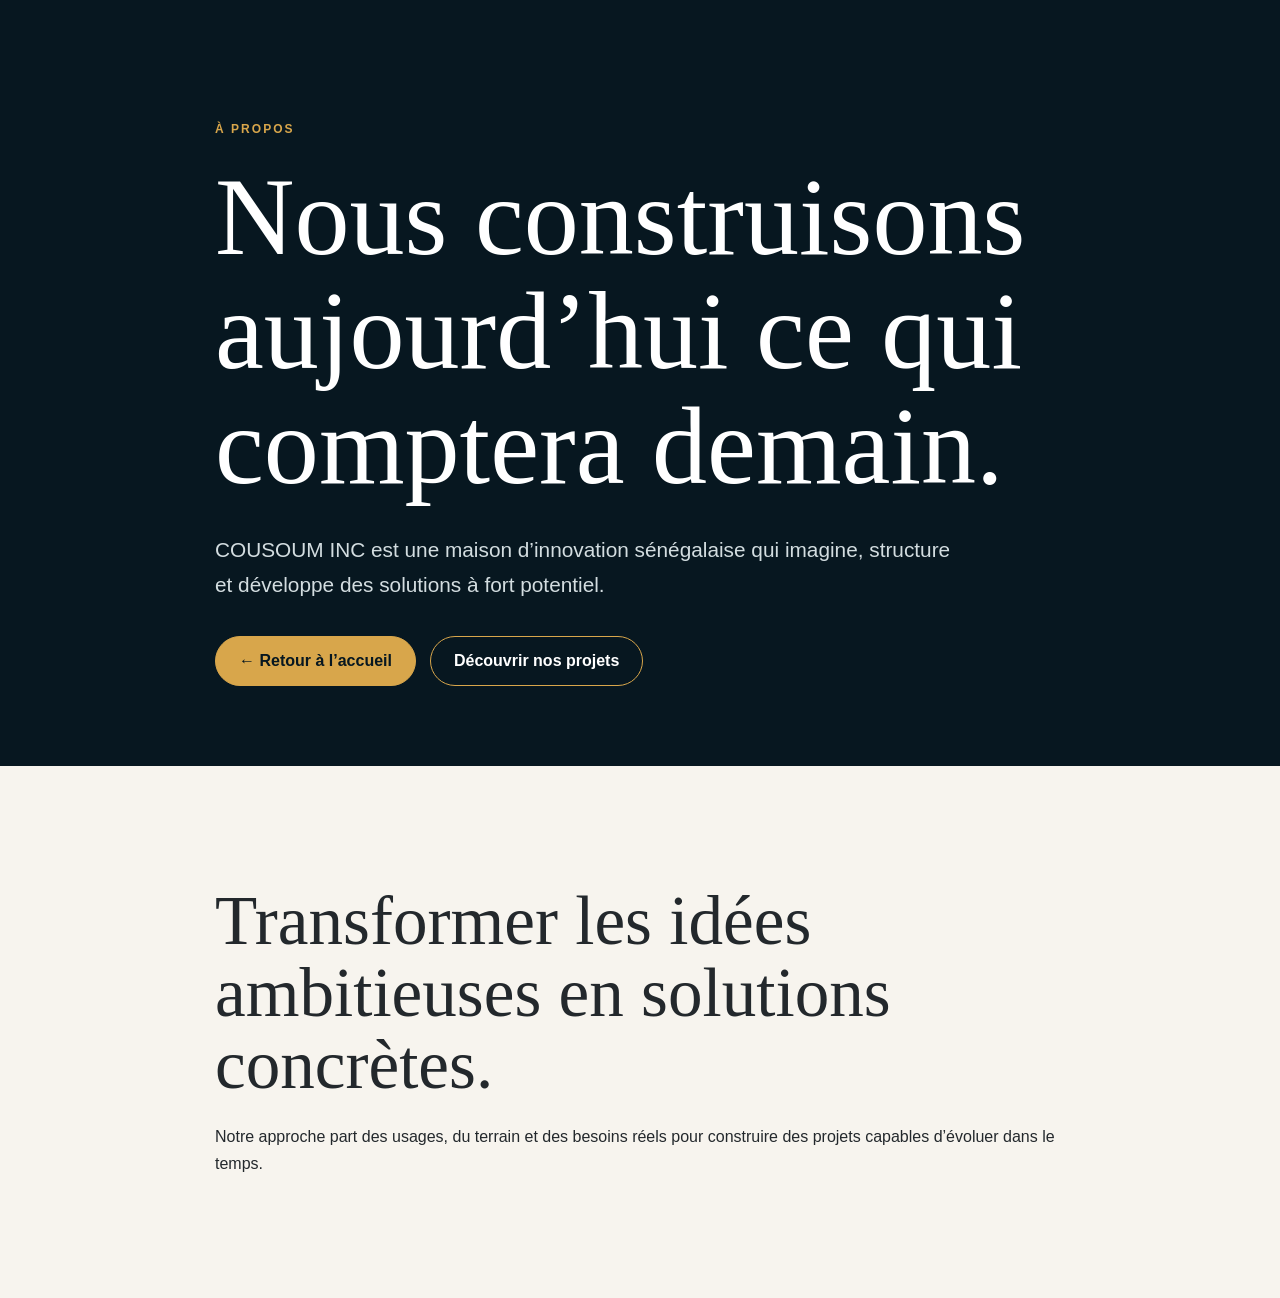
==== index.html @ e7ed51fa "Add files via upload" ====
<!doctype html><html lang="fr-SN"><head><meta charset="utf-8"><meta name="viewport" content="width=device-width,initial-scale=1,viewport-fit=cover"><title>À propos | COUSOUM INC</title><meta name="description" content="Découvrez la vision et l’ambition de COUSOUM INC depuis Dakar."><link rel="stylesheet" href="../style.css"></head><body><main><section class="project-hero"><div class="container content"><div class="eyebrow">À propos</div><h1>Nous construisons aujourd’hui ce qui comptera demain.</h1><p class="lead">COUSOUM INC est une maison d’innovation sénégalaise qui imagine, structure et développe des solutions à fort potentiel.</p><div class="actions"><a class="btn gold" href="../index.html">← Retour à l’accueil</a><a class="btn" href="../projets/index.html">Découvrir nos projets</a></div></div></section><section class="light"><div class="container content"><h2>Transformer les idées ambitieuses en solutions concrètes.</h2><p>Notre approche part des usages, du terrain et des besoins réels pour construire des projets capables d’évoluer dans le temps.</p></div></section></main></body></html>
---- style.css ----
:root{--night:#071720;--navy:#0d2530;--gold:#d8a64b;--ivory:#f7f4ee;--white:#fff;--ink:#23282c;--muted:#9eaaae;--line:rgba(255,255,255,.11);--max:1180px;--r:24px}*{box-sizing:border-box}html{scroll-behavior:smooth;-webkit-text-size-adjust:100%}body{margin:0;background:var(--night);color:var(--white);font-family:Inter,-apple-system,BlinkMacSystemFont,"Segoe UI",sans-serif;line-height:1.65;overflow-x:hidden}a{color:inherit;text-decoration:none}.container{width:min(calc(100% - 40px),var(--max));margin:auto}.skip{position:fixed;left:10px;top:-80px;background:var(--gold);color:var(--night);padding:12px 16px;z-index:5000}.skip:focus{top:10px}.header{position:sticky;top:0;z-index:1000;background:rgba(7,23,32,.88);backdrop-filter:blur(18px);border-bottom:1px solid var(--line)}.nav{min-height:76px;display:flex;align-items:center;justify-content:space-between}.brand{font-weight:800;letter-spacing:.12em}.desktop{display:flex;align-items:center;gap:28px;font-size:14px}.menu-btn{display:none;width:48px;height:48px;border:0;background:transparent}.menu-btn span{display:block;width:27px;height:1px;background:var(--gold);margin:7px auto}.mobile-menu{position:fixed;inset:0;z-index:900;background:var(--night);padding:110px 24px 36px;overflow:auto}.mobile-menu[hidden]{display:none}.mobile-menu ol{list-style:none;padding:0}.mobile-menu li{border-top:1px solid var(--line)}.mobile-menu a{display:block;padding:18px 0;font:28px Georgia,serif}.mobile-sub a{font:16px inherit;padding-left:24px;color:#c2cdd1}.eyebrow{color:var(--gold);font-size:12px;font-weight:800;letter-spacing:.17em;text-transform:uppercase}.hero{min-height:79svh;display:flex;align-items:center;padding:100px 0;background:radial-gradient(circle at 82% 12%,rgba(216,166,75,.17),transparent 32%)}h1,h2{font-family:Georgia,"Times New Roman",serif;font-weight:400;line-height:1.04}h1{font-size:clamp(3.3rem,8.6vw,7.4rem);max-width:980px;margin:20px 0 30px}h2{font-size:clamp(2.3rem,5.4vw,5rem);margin:14px 0 24px}.lead{max-width:750px;color:#d3dde0;font-size:clamp(1.05rem,2vw,1.3rem)}.actions{display:flex;flex-wrap:wrap;gap:14px;margin-top:34px}.btn{display:inline-flex;align-items:center;justify-content:center;min-height:50px;padding:0 23px;border:1px solid var(--gold);border-radius:999px;font-weight:750}.btn.gold{background:var(--gold);color:var(--night)}section{padding:105px 0}.light{background:var(--ivory);color:var(--ink)}.intro,.content{max-width:850px}.grid3{display:grid;grid-template-columns:repeat(3,minmax(0,1fr));gap:22px}.card{min-height:390px;padding:30px;border:1px solid var(--line);border-radius:var(--r);background:var(--navy);display:flex;flex-direction:column;justify-content:flex-end}.card h3{font:30px Georgia,serif;margin:10px 0}.card p{color:#c6d0d3}.quote{max-width:850px;margin:auto;text-align:center}.quote blockquote{font:clamp(1.7rem,4vw,3rem)/1.25 Georgia,serif}.project-hero{padding:120px 0 80px}.access{min-height:100svh;display:grid;place-items:center;padding:32px 20px;background:radial-gradient(circle at 80% 10%,rgba(216,166,75,.15),transparent 35%)}.access-panel{width:min(100%,530px);padding:44px;border:1px solid var(--line);border-radius:28px;background:rgba(13,37,48,.72)}.footer{padding:70px 0 30px;border-top:1px solid var(--line)}.footer-grid{display:grid;grid-template-columns:2fr 1fr 1fr;gap:35px}.footer nav{display:flex;flex-direction:column;gap:9px}.copyright{margin-top:48px;padding-top:22px;border-top:1px solid var(--line);color:var(--muted)}@media(max-width:800px){.desktop{display:none}.menu-btn{display:block}.hero{min-height:auto;padding:85px 0}.grid3,.footer-grid{grid-template-columns:1fr}section{padding:76px 0}.card{min-height:310px}.access-panel{padding:30px 22px}h1{font-size:clamp(2.75rem,13vw,4.4rem)}.container{width:min(calc(100% - 36px),var(--max))}}
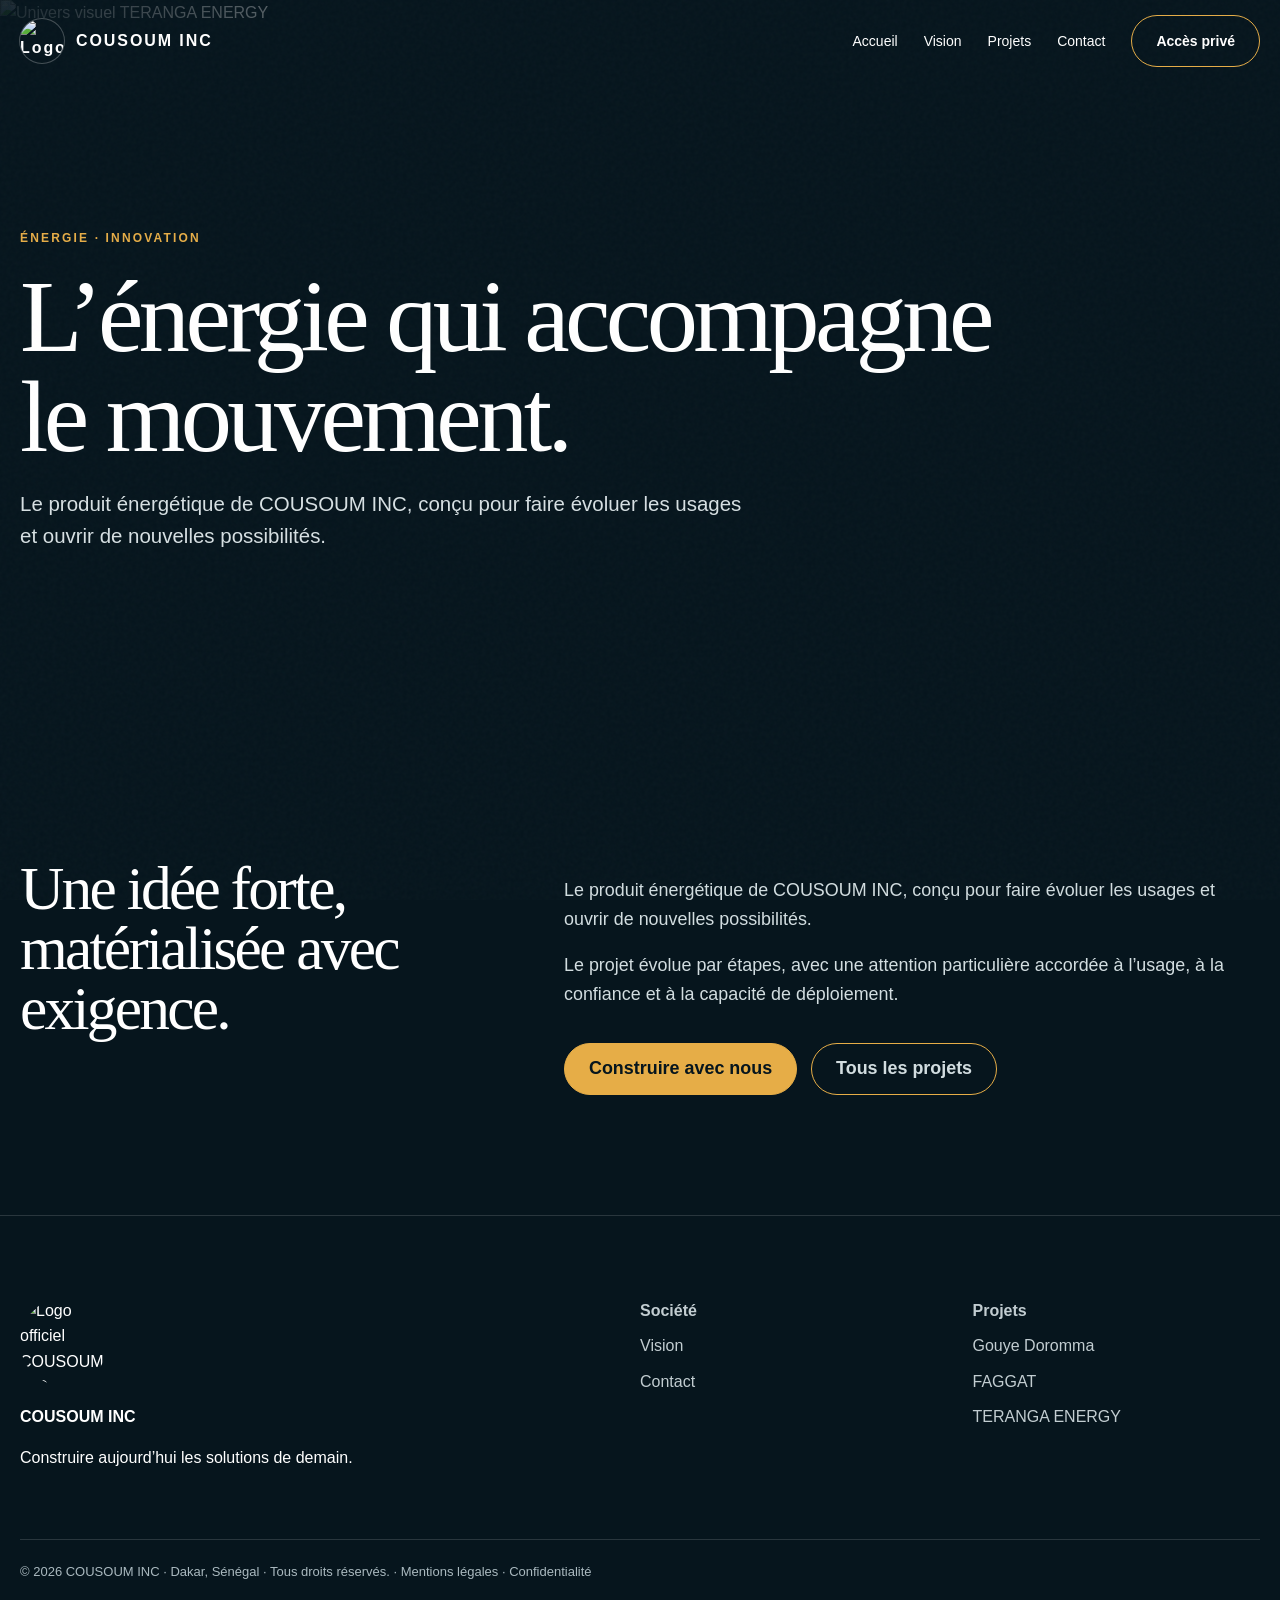
==== commit 81ec4304: "Add files via upload" ====
--- a/index.html
+++ b/index.html
@@ -1 +1 @@
-<!doctype html><html lang="fr-SN"><head><meta charset="utf-8"><meta name="viewport" content="width=device-width,initial-scale=1,viewport-fit=cover"><title>À propos | COUSOUM INC</title><meta name="description" content="Découvrez la vision et l’ambition de COUSOUM INC depuis Dakar."><link rel="stylesheet" href="../style.css"></head><body><main><section class="project-hero"><div class="container content"><div class="eyebrow">À propos</div><h1>Nous construisons aujourd’hui ce qui comptera demain.</h1><p class="lead">COUSOUM INC est une maison d’innovation sénégalaise qui imagine, structure et développe des solutions à fort potentiel.</p><div class="actions"><a class="btn gold" href="../index.html">← Retour à l’accueil</a><a class="btn" href="../projets/index.html">Découvrir nos projets</a></div></div></section><section class="light"><div class="container content"><h2>Transformer les idées ambitieuses en solutions concrètes.</h2><p>Notre approche part des usages, du terrain et des besoins réels pour construire des projets capables d’évoluer dans le temps.</p></div></section></main></body></html>
+<!doctype html><html lang="fr-SN"><head><meta charset="utf-8"><meta name="viewport" content="width=device-width,initial-scale=1,viewport-fit=cover"><title>TERANGA ENERGY | COUSOUM INC</title><meta name="description" content="Le produit énergétique de COUSOUM INC, conçu pour faire évoluer les usages et ouvrir de nouvelles possibilités."><meta name="theme-color" content="#06151d"><link rel="icon" href="../../assets/images/favicon.ico"><link rel="apple-touch-icon" href="../../assets/images/apple-touch-icon.png"><link rel="stylesheet" href="../../style.css"><link rel="manifest" href="../../site.webmanifest"></head><body><a class="skip" href="#main">Aller au contenu</a><header class="header"><div class="container nav"><a class="brand" href="../../index.html"><img src="../../assets/images/cousoum-logo.jpg" alt="Logo officiel COUSOUM INC"><span>COUSOUM INC</span></a><nav class="desktop" aria-label="Navigation principale"><a href="../../index.html">Accueil</a><a href="../../a-propos/index.html">Vision</a><a href="../../projets/index.html">Projets</a><a href="../../contact/index.html">Contact</a><a class="btn" href="../../access/index.html">Accès privé</a></nav><button class="menu-btn" data-menu aria-expanded="false" aria-controls="mobileMenu" aria-label="Ouvrir le menu"><span></span><span></span></button></div></header><nav id="mobileMenu" class="mobile-menu" hidden><ol><li><a href="../../index.html">01 Accueil</a></li><li><a href="../../a-propos/index.html">02 Vision</a></li><li><a href="../../projets/index.html">03 Projets</a></li><li><a href="../../contact/index.html">04 Contact</a></li><li><a href="../../access/index.html">05 Accès privé</a></li></ol></nav><main id="main"><section class="page-hero"><img loading="lazy" decoding="async" src="../../assets/images/teranga-energy.webp" alt="Univers visuel TERANGA ENERGY"><div class="container reveal"><div class="eyebrow">Énergie · Innovation</div><h1>L’énergie qui accompagne le mouvement.</h1><p class="lead">Le produit énergétique de COUSOUM INC, conçu pour faire évoluer les usages et ouvrir de nouvelles possibilités.</p></div></section><section><div class="container content-grid"><h2 class="reveal">Une idée forte, matérialisée avec exigence.</h2><div class="prose reveal"><p>Le produit énergétique de COUSOUM INC, conçu pour faire évoluer les usages et ouvrir de nouvelles possibilités.</p><p>Le projet évolue par étapes, avec une attention particulière accordée à l’usage, à la confiance et à la capacité de déploiement.</p><div class="actions"><a class="btn gold" href="../../contact/index.html">Construire avec nous</a><a class="btn" href="../index.html">Tous les projets</a></div></div></div></section></main><footer class="footer"><div class="container"><div class="footer-grid"><div><img class="footer-logo" src="../../assets/images/cousoum-logo.jpg" alt="Logo officiel COUSOUM INC"><strong>COUSOUM INC</strong><p>Construire aujourd’hui les solutions de demain.</p></div><nav><strong>Société</strong><a href="../../a-propos/index.html">Vision</a><a href="../../contact/index.html">Contact</a></nav><nav><strong>Projets</strong><a href="../../projets/gouye-doromma/index.html">Gouye Doromma</a><a href="../../projets/faggat/index.html">FAGGAT</a><a href="../../projets/teranga-energy/index.html">TERANGA ENERGY</a></nav></div><div class="copyright">© 2026 COUSOUM INC · Dakar, Sénégal · Tous droits réservés. · <a href="../../mentions-legales/index.html">Mentions légales</a> · <a href="../../confidentialite/index.html">Confidentialité</a></div></div></footer><script src="../../site.js" defer></script></body></html>
--- a/style.css
+++ b/style.css
@@ -1 +1 @@
-:root{--night:#071720;--navy:#0d2530;--gold:#d8a64b;--ivory:#f7f4ee;--white:#fff;--ink:#23282c;--muted:#9eaaae;--line:rgba(255,255,255,.11);--max:1180px;--r:24px}*{box-sizing:border-box}html{scroll-behavior:smooth;-webkit-text-size-adjust:100%}body{margin:0;background:var(--night);color:var(--white);font-family:Inter,-apple-system,BlinkMacSystemFont,"Segoe UI",sans-serif;line-height:1.65;overflow-x:hidden}a{color:inherit;text-decoration:none}.container{width:min(calc(100% - 40px),var(--max));margin:auto}.skip{position:fixed;left:10px;top:-80px;background:var(--gold);color:var(--night);padding:12px 16px;z-index:5000}.skip:focus{top:10px}.header{position:sticky;top:0;z-index:1000;background:rgba(7,23,32,.88);backdrop-filter:blur(18px);border-bottom:1px solid var(--line)}.nav{min-height:76px;display:flex;align-items:center;justify-content:space-between}.brand{font-weight:800;letter-spacing:.12em}.desktop{display:flex;align-items:center;gap:28px;font-size:14px}.menu-btn{display:none;width:48px;height:48px;border:0;background:transparent}.menu-btn span{display:block;width:27px;height:1px;background:var(--gold);margin:7px auto}.mobile-menu{position:fixed;inset:0;z-index:900;background:var(--night);padding:110px 24px 36px;overflow:auto}.mobile-menu[hidden]{display:none}.mobile-menu ol{list-style:none;padding:0}.mobile-menu li{border-top:1px solid var(--line)}.mobile-menu a{display:block;padding:18px 0;font:28px Georgia,serif}.mobile-sub a{font:16px inherit;padding-left:24px;color:#c2cdd1}.eyebrow{color:var(--gold);font-size:12px;font-weight:800;letter-spacing:.17em;text-transform:uppercase}.hero{min-height:79svh;display:flex;align-items:center;padding:100px 0;background:radial-gradient(circle at 82% 12%,rgba(216,166,75,.17),transparent 32%)}h1,h2{font-family:Georgia,"Times New Roman",serif;font-weight:400;line-height:1.04}h1{font-size:clamp(3.3rem,8.6vw,7.4rem);max-width:980px;margin:20px 0 30px}h2{font-size:clamp(2.3rem,5.4vw,5rem);margin:14px 0 24px}.lead{max-width:750px;color:#d3dde0;font-size:clamp(1.05rem,2vw,1.3rem)}.actions{display:flex;flex-wrap:wrap;gap:14px;margin-top:34px}.btn{display:inline-flex;align-items:center;justify-content:center;min-height:50px;padding:0 23px;border:1px solid var(--gold);border-radius:999px;font-weight:750}.btn.gold{background:var(--gold);color:var(--night)}section{padding:105px 0}.light{background:var(--ivory);color:var(--ink)}.intro,.content{max-width:850px}.grid3{display:grid;grid-template-columns:repeat(3,minmax(0,1fr));gap:22px}.card{min-height:390px;padding:30px;border:1px solid var(--line);border-radius:var(--r);background:var(--navy);display:flex;flex-direction:column;justify-content:flex-end}.card h3{font:30px Georgia,serif;margin:10px 0}.card p{color:#c6d0d3}.quote{max-width:850px;margin:auto;text-align:center}.quote blockquote{font:clamp(1.7rem,4vw,3rem)/1.25 Georgia,serif}.project-hero{padding:120px 0 80px}.access{min-height:100svh;display:grid;place-items:center;padding:32px 20px;background:radial-gradient(circle at 80% 10%,rgba(216,166,75,.15),transparent 35%)}.access-panel{width:min(100%,530px);padding:44px;border:1px solid var(--line);border-radius:28px;background:rgba(13,37,48,.72)}.footer{padding:70px 0 30px;border-top:1px solid var(--line)}.footer-grid{display:grid;grid-template-columns:2fr 1fr 1fr;gap:35px}.footer nav{display:flex;flex-direction:column;gap:9px}.copyright{margin-top:48px;padding-top:22px;border-top:1px solid var(--line);color:var(--muted)}@media(max-width:800px){.desktop{display:none}.menu-btn{display:block}.hero{min-height:auto;padding:85px 0}.grid3,.footer-grid{grid-template-columns:1fr}section{padding:76px 0}.card{min-height:310px}.access-panel{padding:30px 22px}h1{font-size:clamp(2.75rem,13vw,4.4rem)}.container{width:min(calc(100% - 36px),var(--max))}}
+:root{--ink:#06151d;--navy:#0a222d;--navy2:#0f3442;--gold:#e6ad47;--cream:#f4f0e7;--white:#fff;--muted:#aab9bf;--line:rgba(255,255,255,.14);--max:1240px;--r:26px;--ease:cubic-bezier(.16,1,.3,1)}*{box-sizing:border-box}html{scroll-behavior:smooth;background:var(--ink)}body{margin:0;color:var(--white);background:var(--ink);font-family:Inter,-apple-system,BlinkMacSystemFont,"Segoe UI",sans-serif;line-height:1.6;overflow-x:hidden}body::before{content:"";position:fixed;inset:0;pointer-events:none;z-index:9999;opacity:.04;background-image:url("data:image/svg+xml,%3Csvg viewBox='0 0 240 240' xmlns='http://www.w3.org/2000/svg'%3E%3Cfilter id='n'%3E%3CfeTurbulence type='fractalNoise' baseFrequency='.9' numOctaves='2' stitchTiles='stitch'/%3E%3C/filter%3E%3Crect width='100%25' height='100%25' filter='url(%23n)' opacity='.7'/%3E%3C/svg%3E")}a{color:inherit;text-decoration:none}img{display:block;max-width:100%}.container{width:min(calc(100% - 40px),var(--max));margin:auto}.skip{position:fixed;left:12px;top:-80px;background:var(--gold);color:var(--ink);padding:12px 16px;z-index:10000}.skip:focus{top:12px}.header{position:fixed;top:0;left:0;right:0;z-index:1000;transition:.35s var(--ease)}.header.scrolled{background:rgba(6,21,29,.82);backdrop-filter:blur(20px);border-bottom:1px solid var(--line)}.nav{min-height:82px;display:flex;align-items:center;justify-content:space-between;gap:24px}.brand{display:flex;align-items:center;gap:12px;font-weight:900;letter-spacing:.12em}.brand img{width:44px;height:44px;object-fit:cover;border-radius:50%;box-shadow:0 0 0 1px rgba(255,255,255,.25)}.desktop{display:flex;align-items:center;gap:26px;font-size:14px}.desktop a{position:relative}.desktop a:not(.btn)::after{content:"";position:absolute;left:0;right:100%;bottom:-5px;height:1px;background:var(--gold);transition:.3s var(--ease)}.desktop a:hover::after{right:0}.menu-btn{display:none;width:50px;height:50px;border:1px solid var(--line);border-radius:50%;background:rgba(255,255,255,.05)}.menu-btn span{display:block;width:24px;height:1px;background:var(--gold);margin:7px auto;transition:.3s}.mobile-menu{position:fixed;inset:0;z-index:950;background:radial-gradient(circle at 80% 10%,rgba(230,173,71,.18),transparent 34%),var(--ink);padding:120px 24px 40px;overflow:auto}.mobile-menu[hidden]{display:none}.mobile-menu ol{list-style:none;padding:0;margin:0}.mobile-menu li{border-top:1px solid var(--line)}.mobile-menu a{display:block;padding:18px 0;font:clamp(1.8rem,8vw,3rem)/1 Georgia,serif}.eyebrow{color:var(--gold);font-size:12px;font-weight:900;letter-spacing:.18em;text-transform:uppercase}.hero{min-height:100svh;position:relative;display:flex;align-items:end;padding:150px 0 90px;isolation:isolate}.hero-media{position:absolute;inset:0;z-index:-2}.hero-media img{width:100%;height:100%;object-fit:cover;filter:saturate(.85) contrast(1.05)}.hero::after{content:"";position:absolute;inset:0;z-index:-1;background:linear-gradient(90deg,rgba(6,21,29,.96) 0%,rgba(6,21,29,.68) 48%,rgba(6,21,29,.12) 100%),linear-gradient(0deg,var(--ink),transparent 35%)}.hero-grid{display:grid;grid-template-columns:1.2fr .8fr;gap:60px;align-items:end}.hero h1,.page-hero h1,h2{font-family:Georgia,"Times New Roman",serif;font-weight:400;line-height:.98;letter-spacing:-.045em}.hero h1{font-size:clamp(3.4rem,8.5vw,8rem);margin:22px 0 28px;max-width:980px}.hero h1 em{font-style:normal;color:var(--gold)}.lead{font-size:clamp(1.05rem,2vw,1.28rem);color:#d7e0e3;max-width:740px}.hero-side{border-left:1px solid rgba(255,255,255,.3);padding-left:28px}.hero-side strong{display:block;font:2.2rem Georgia,serif;color:var(--gold)}.actions{display:flex;flex-wrap:wrap;gap:14px;margin-top:34px}.btn{min-height:52px;padding:0 24px;border:1px solid var(--gold);border-radius:999px;display:inline-flex;align-items:center;justify-content:center;font-weight:800;transition:.35s var(--ease)}.btn:hover{transform:translateY(-3px);box-shadow:0 14px 40px rgba(230,173,71,.18)}.btn.gold{background:var(--gold);color:var(--ink)}.marquee{overflow:hidden;border-block:1px solid var(--line);background:#081b24}.marquee-track{display:flex;width:max-content;gap:60px;padding:18px 0;animation:scroll 28s linear infinite}.marquee span{font-size:12px;font-weight:900;letter-spacing:.18em;text-transform:uppercase;color:#c6d0d4}.marquee i{color:var(--gold)}@keyframes scroll{to{transform:translateX(-50%)}}section{padding:120px 0}.section-head{display:flex;justify-content:space-between;align-items:end;gap:40px;margin-bottom:50px}.section-head h2{font-size:clamp(2.5rem,5.6vw,5.5rem);margin:10px 0 0;max-width:880px}.section-head p{max-width:420px;color:var(--muted)}.projects{display:grid;grid-template-columns:repeat(12,1fr);gap:22px}.project-card{position:relative;min-height:560px;border-radius:var(--r);overflow:hidden;isolation:isolate;border:1px solid var(--line);transform:translateZ(0)}.project-card:nth-child(1){grid-column:span 7}.project-card:nth-child(2){grid-column:span 5}.project-card:nth-child(3){grid-column:span 12;min-height:520px}.project-card img{position:absolute;inset:0;width:100%;height:100%;object-fit:cover;z-index:-2;transition:1.2s var(--ease)}.project-card::after{content:"";position:absolute;inset:0;z-index:-1;background:linear-gradient(0deg,rgba(6,21,29,.96),rgba(6,21,29,.05) 70%)}.project-card:hover img{transform:scale(1.06)}.project-content{position:absolute;left:0;right:0;bottom:0;padding:36px}.project-content h3{font:clamp(2.1rem,4vw,4.3rem)/1 Georgia,serif;margin:12px 0}.project-content p{max-width:620px;color:#d5dfe2}.project-link{display:inline-flex;align-items:center;gap:12px;color:var(--gold);font-weight:800}.project-link span{transition:.3s}.project-link:hover span{transform:translateX(7px)}.light{background:var(--cream);color:#182229}.manifesto{display:grid;grid-template-columns:.8fr 1.2fr;gap:70px;align-items:start}.manifesto h2{font-size:clamp(2.5rem,5.5vw,5.4rem);margin:0}.manifesto blockquote{margin:0;font:clamp(1.7rem,3.5vw,3.2rem)/1.28 Georgia,serif}.stats{display:grid;grid-template-columns:repeat(3,1fr);gap:1px;background:#d7d2c9;margin-top:70px}.stat{background:var(--cream);padding:32px}.stat strong{display:block;font:3rem Georgia,serif;color:#9f7022}.page-hero{min-height:82svh;position:relative;display:flex;align-items:end;padding:150px 0 85px;isolation:isolate}.page-hero img{position:absolute;inset:0;width:100%;height:100%;object-fit:cover;z-index:-2}.page-hero::after{content:"";position:absolute;inset:0;z-index:-1;background:linear-gradient(0deg,var(--ink),rgba(6,21,29,.1) 75%),linear-gradient(90deg,rgba(6,21,29,.9),transparent 75%)}.page-hero h1{font-size:clamp(3.2rem,8vw,7.5rem);margin:18px 0 10px;max-width:1000px}.content-grid{display:grid;grid-template-columns:.8fr 1.2fr;gap:80px}.content-grid h2{font-size:clamp(2.3rem,4.8vw,4.7rem);margin:0}.prose{font-size:1.12rem;color:#d2dde0}.reveal{opacity:0;transform:translateY(42px);transition:opacity .9s var(--ease),transform .9s var(--ease)}.reveal.in{opacity:1;transform:none}.footer{padding:82px 0 30px;border-top:1px solid var(--line)}.footer-grid{display:grid;grid-template-columns:2fr 1fr 1fr;gap:45px}.footer nav{display:flex;flex-direction:column;gap:10px;color:#c2cdd1}.footer-logo{width:88px;height:88px;border-radius:50%;object-fit:cover;margin-bottom:18px}.copyright{margin-top:52px;padding-top:22px;border-top:1px solid var(--line);color:var(--muted);font-size:13px}@media(max-width:850px){.desktop{display:none}.menu-btn{display:block}.hero-grid,.manifesto,.content-grid{grid-template-columns:1fr}.hero-side{display:none}.hero::after{background:linear-gradient(0deg,var(--ink) 0%,rgba(6,21,29,.5) 70%,rgba(6,21,29,.2))}.projects{display:block}.project-card{min-height:520px;margin-bottom:18px}.project-card:nth-child(n){min-height:520px}.section-head{display:block}.stats,.footer-grid{grid-template-columns:1fr}.nav{min-height:72px}section{padding:82px 0}.container{width:min(calc(100% - 30px),var(--max))}.actions{flex-direction:column}.btn{width:100%}.hero{padding-bottom:60px}.header .brand span{font-size:13px}}@media(prefers-reduced-motion:reduce){*{animation:none!important;transition:none!important}.reveal{opacity:1;transform:none}}
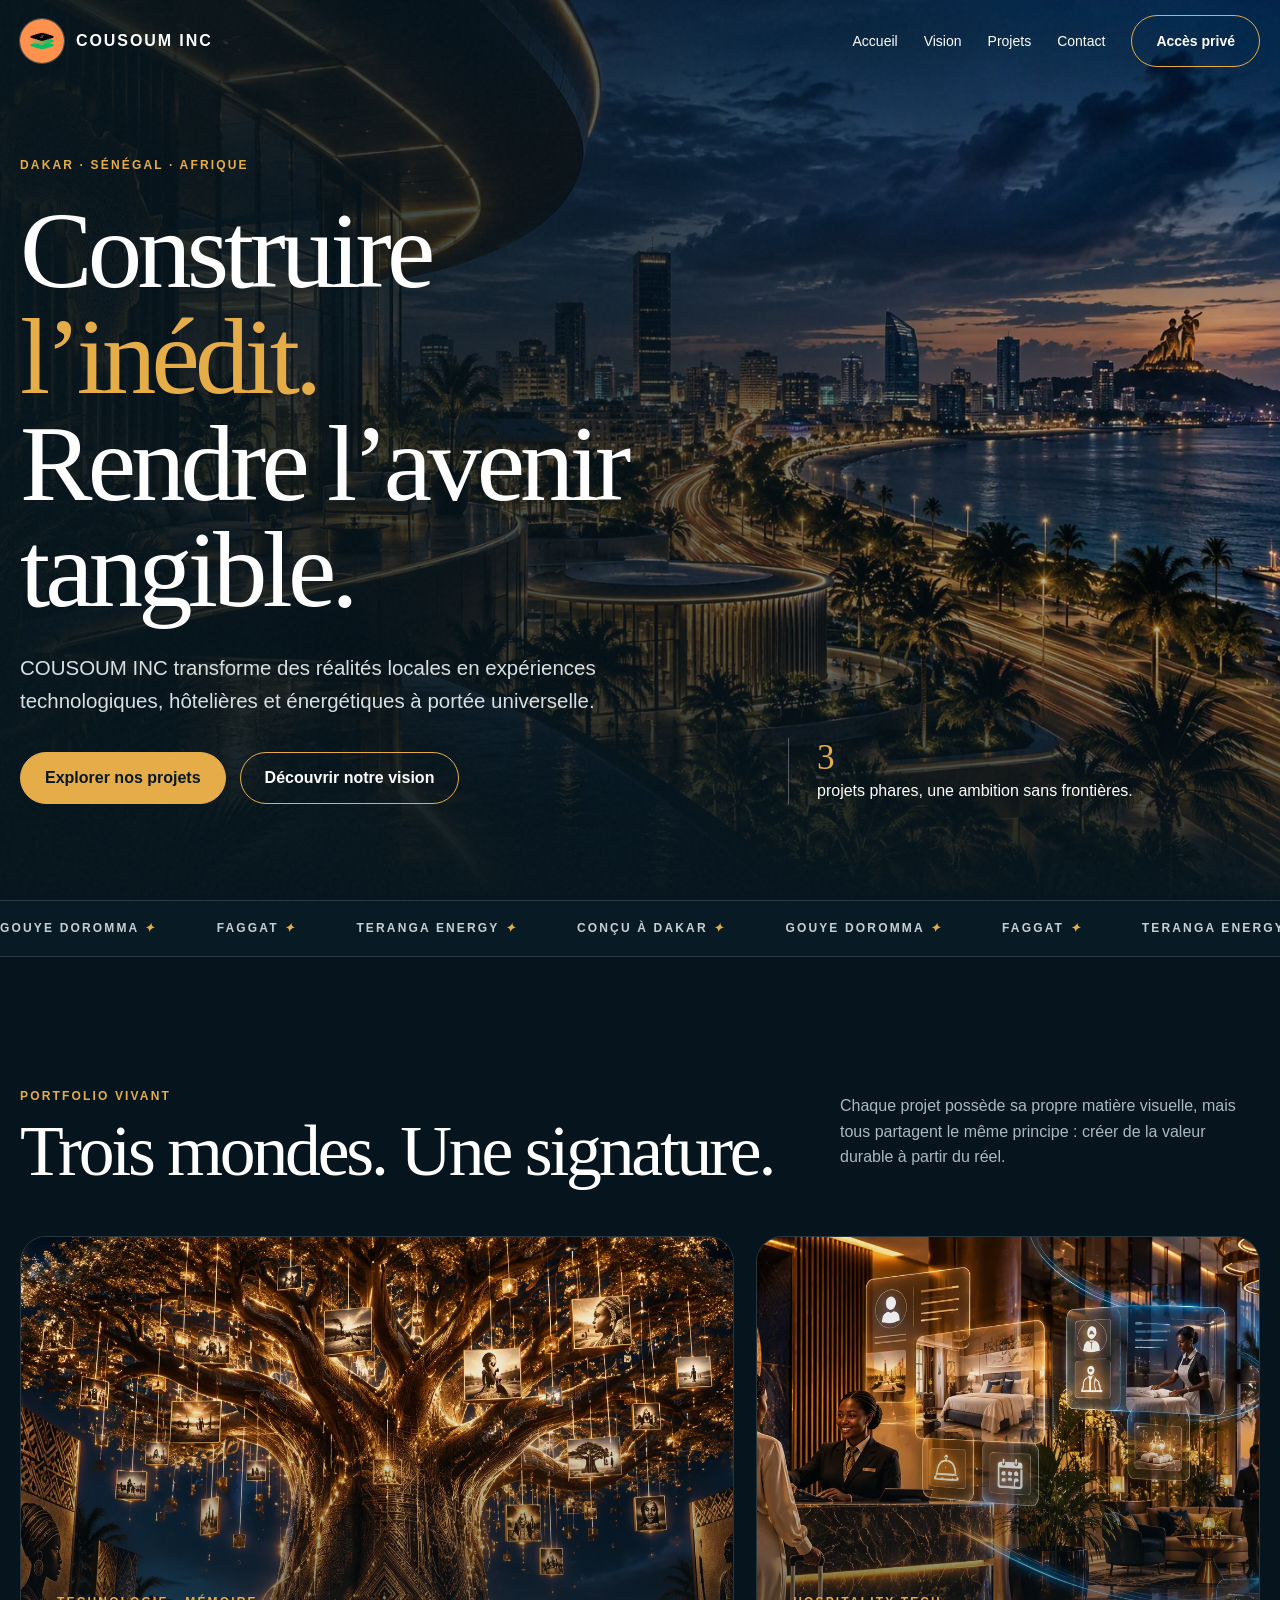
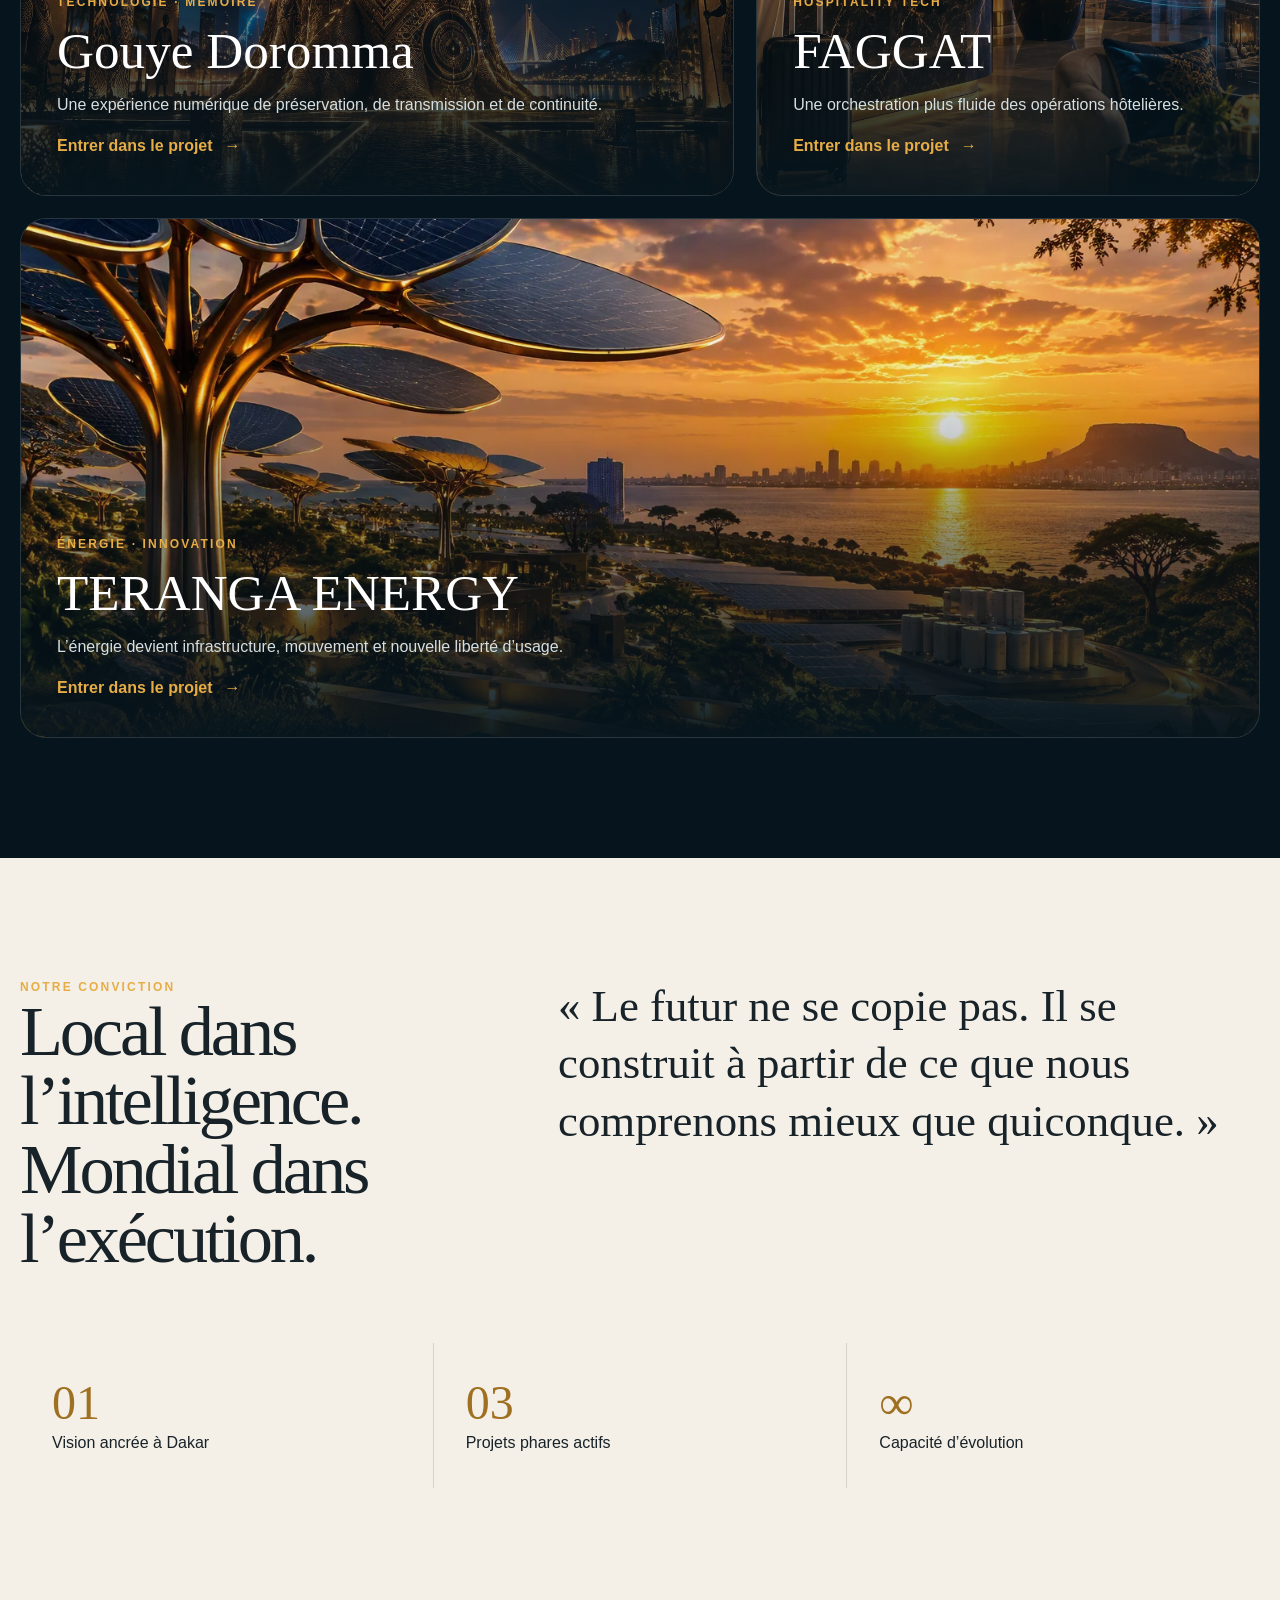
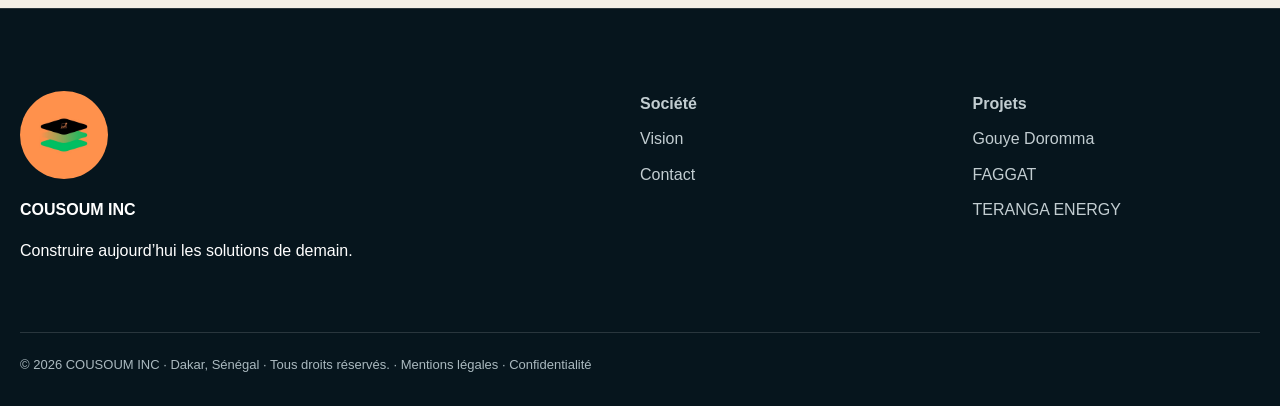
==== commit efc6309f: "Add files via upload" ====
--- a/index.html
+++ b/index.html
@@ -1 +1 @@
-<!doctype html><html lang="fr-SN"><head><meta charset="utf-8"><meta name="viewport" content="width=device-width,initial-scale=1,viewport-fit=cover"><title>TERANGA ENERGY | COUSOUM INC</title><meta name="description" content="Le produit énergétique de COUSOUM INC, conçu pour faire évoluer les usages et ouvrir de nouvelles possibilités."><meta name="theme-color" content="#06151d"><link rel="icon" href="../../assets/images/favicon.ico"><link rel="apple-touch-icon" href="../../assets/images/apple-touch-icon.png"><link rel="stylesheet" href="../../style.css"><link rel="manifest" href="../../site.webmanifest"></head><body><a class="skip" href="#main">Aller au contenu</a><header class="header"><div class="container nav"><a class="brand" href="../../index.html"><img src="../../assets/images/cousoum-logo.jpg" alt="Logo officiel COUSOUM INC"><span>COUSOUM INC</span></a><nav class="desktop" aria-label="Navigation principale"><a href="../../index.html">Accueil</a><a href="../../a-propos/index.html">Vision</a><a href="../../projets/index.html">Projets</a><a href="../../contact/index.html">Contact</a><a class="btn" href="../../access/index.html">Accès privé</a></nav><button class="menu-btn" data-menu aria-expanded="false" aria-controls="mobileMenu" aria-label="Ouvrir le menu"><span></span><span></span></button></div></header><nav id="mobileMenu" class="mobile-menu" hidden><ol><li><a href="../../index.html">01 Accueil</a></li><li><a href="../../a-propos/index.html">02 Vision</a></li><li><a href="../../projets/index.html">03 Projets</a></li><li><a href="../../contact/index.html">04 Contact</a></li><li><a href="../../access/index.html">05 Accès privé</a></li></ol></nav><main id="main"><section class="page-hero"><img loading="lazy" decoding="async" src="../../assets/images/teranga-energy.webp" alt="Univers visuel TERANGA ENERGY"><div class="container reveal"><div class="eyebrow">Énergie · Innovation</div><h1>L’énergie qui accompagne le mouvement.</h1><p class="lead">Le produit énergétique de COUSOUM INC, conçu pour faire évoluer les usages et ouvrir de nouvelles possibilités.</p></div></section><section><div class="container content-grid"><h2 class="reveal">Une idée forte, matérialisée avec exigence.</h2><div class="prose reveal"><p>Le produit énergétique de COUSOUM INC, conçu pour faire évoluer les usages et ouvrir de nouvelles possibilités.</p><p>Le projet évolue par étapes, avec une attention particulière accordée à l’usage, à la confiance et à la capacité de déploiement.</p><div class="actions"><a class="btn gold" href="../../contact/index.html">Construire avec nous</a><a class="btn" href="../index.html">Tous les projets</a></div></div></div></section></main><footer class="footer"><div class="container"><div class="footer-grid"><div><img class="footer-logo" src="../../assets/images/cousoum-logo.jpg" alt="Logo officiel COUSOUM INC"><strong>COUSOUM INC</strong><p>Construire aujourd’hui les solutions de demain.</p></div><nav><strong>Société</strong><a href="../../a-propos/index.html">Vision</a><a href="../../contact/index.html">Contact</a></nav><nav><strong>Projets</strong><a href="../../projets/gouye-doromma/index.html">Gouye Doromma</a><a href="../../projets/faggat/index.html">FAGGAT</a><a href="../../projets/teranga-energy/index.html">TERANGA ENERGY</a></nav></div><div class="copyright">© 2026 COUSOUM INC · Dakar, Sénégal · Tous droits réservés. · <a href="../../mentions-legales/index.html">Mentions légales</a> · <a href="../../confidentialite/index.html">Confidentialité</a></div></div></footer><script src="../../site.js" defer></script></body></html>+<!doctype html><html lang="fr-SN"><head><meta charset="utf-8"><meta name="viewport" content="width=device-width,initial-scale=1,viewport-fit=cover"><title>COUSOUM INC | Construire l’inédit</title><meta name="description" content="Innovation, hospitality et énergie depuis Dakar."><meta name="theme-color" content="#06151d"><link rel="icon" href="favicon.ico"><link rel="apple-touch-icon" href="apple-touch-icon.png"><link rel="stylesheet" href="style.css"><meta property="og:type" content="website"><meta property="og:title" content="COUSOUM INC | Construire l’inédit"><meta property="og:description" content="Innovation, hospitality et énergie depuis Dakar."><meta property="og:url" content="https://pims5.github.io/cousoum-inc/"><meta property="og:image" content="https://pims5.github.io/cousoum-inc/hero-dakar.webp"><meta name="twitter:card" content="summary_large_image"><link rel="canonical" href="https://pims5.github.io/cousoum-inc/"><link rel="preload" as="image" href="hero-dakar.webp" type="image/webp" fetchpriority="high"><script type="application/ld+json">{"@context":"https://schema.org","@type":"Organization","name":"COUSOUM INC","url":"https://pims5.github.io/cousoum-inc/","logo":"https://pims5.github.io/cousoum-inc/cousoum-logo.jpg","address":{"@type":"PostalAddress","addressLocality":"Dakar","addressCountry":"SN"}}</script><link rel="manifest" href="site.webmanifest"></head><body><a class="skip" href="#main">Aller au contenu</a><header class="header"><div class="container nav"><a class="brand" href="index.html"><img src="cousoum-logo.jpg" alt="Logo officiel COUSOUM INC"><span>COUSOUM INC</span></a><nav class="desktop" aria-label="Navigation principale"><a href="index.html">Accueil</a><a href="#vision">Vision</a><a href="#portfolio">Projets</a><a href="mailto:cousouminc@orange.sn">Contact</a><a class="btn" href="#">Accès privé</a></nav><button class="menu-btn" data-menu aria-expanded="false" aria-controls="mobileMenu" aria-label="Ouvrir le menu"><span></span><span></span></button></div></header><nav id="mobileMenu" class="mobile-menu" hidden><ol><li><a href="index.html">01 Accueil</a></li><li><a href="#vision">02 Vision</a></li><li><a href="#portfolio">03 Projets</a></li><li><a href="mailto:cousouminc@orange.sn">04 Contact</a></li><li><a href="#">05 Accès privé</a></li></ol></nav><main id="main"><section class="hero"><div class="hero-media"><img src="hero-dakar.webp" alt="Vision futuriste de Dakar au crépuscule" fetchpriority="high" decoding="async"></div><div class="container hero-grid"><div class="reveal"><div class="eyebrow">Dakar · Sénégal · Afrique</div><h1>Construire <em>l’inédit.</em><br>Rendre l’avenir tangible.</h1><p class="lead">COUSOUM INC transforme des réalités locales en expériences technologiques, hôtelières et énergétiques à portée universelle.</p><div class="actions"><a class="btn gold" href="#portfolio">Explorer nos projets</a><a class="btn" href="#vision">Découvrir notre vision</a></div></div><aside class="hero-side reveal"><strong>3</strong><span>projets phares, une ambition sans frontières.</span></aside></div></section><div class="marquee"><div class="marquee-track"><span>Gouye Doromma <i>✦</i></span><span>FAGGAT <i>✦</i></span><span>TERANGA ENERGY <i>✦</i></span><span>Conçu à Dakar <i>✦</i></span><span>Gouye Doromma <i>✦</i></span><span>FAGGAT <i>✦</i></span><span>TERANGA ENERGY <i>✦</i></span><span>Conçu à Dakar <i>✦</i></span></div></div><section id="portfolio"><div class="container"><div class="section-head reveal"><div><div class="eyebrow">Portfolio vivant</div><h2>Trois mondes. Une signature.</h2></div><p>Chaque projet possède sa propre matière visuelle, mais tous partagent le même principe : créer de la valeur durable à partir du réel.</p></div><div class="projects"><article class="project-card reveal" data-parallax><img loading="lazy" decoding="async" src="gouye-doromma.webp" alt="Arbre lumineux représentant la mémoire et la transmission"><div class="project-content"><div class="eyebrow">Technologie · Mémoire</div><h3>Gouye Doromma</h3><p>Une expérience numérique de préservation, de transmission et de continuité.</p><a class="project-link" href="#portfolio">Entrer dans le projet <span>→</span></a></div></article><article class="project-card reveal" data-parallax><img loading="lazy" decoding="async" src="faggat.webp" alt="Univers hôtelier augmenté par la technologie"><div class="project-content"><div class="eyebrow">Hospitality Tech</div><h3>FAGGAT</h3><p>Une orchestration plus fluide des opérations hôtelières.</p><a class="project-link" href="#portfolio">Entrer dans le projet <span>→</span></a></div></article><article class="project-card reveal" data-parallax><img loading="lazy" decoding="async" src="teranga-energy.webp" alt="Paysage énergétique solaire futuriste"><div class="project-content"><div class="eyebrow">Énergie · Innovation</div><h3>TERANGA ENERGY</h3><p>L’énergie devient infrastructure, mouvement et nouvelle liberté d’usage.</p><a class="project-link" href="#portfolio">Entrer dans le projet <span>→</span></a></div></article></div></div></section><section class="light" id="vision"><div class="container manifesto"><div class="reveal"><div class="eyebrow">Notre conviction</div><h2>Local dans l’intelligence. Mondial dans l’exécution.</h2></div><blockquote class="reveal">« Le futur ne se copie pas. Il se construit à partir de ce que nous comprenons mieux que quiconque. »</blockquote></div><div class="container stats reveal"><div class="stat"><strong>01</strong><span>Vision ancrée à Dakar</span></div><div class="stat"><strong>03</strong><span>Projets phares actifs</span></div><div class="stat"><strong>∞</strong><span>Capacité d’évolution</span></div></div></section></main><footer class="footer"><div class="container"><div class="footer-grid"><div><img class="footer-logo" src="cousoum-logo.jpg" alt="Logo officiel COUSOUM INC"><strong>COUSOUM INC</strong><p>Construire aujourd’hui les solutions de demain.</p></div><nav><strong>Société</strong><a href="#vision">Vision</a><a href="mailto:cousouminc@orange.sn">Contact</a></nav><nav><strong>Projets</strong><a href="#portfolio">Gouye Doromma</a><a href="#portfolio">FAGGAT</a><a href="#portfolio">TERANGA ENERGY</a></nav></div><div class="copyright">© 2026 COUSOUM INC · Dakar, Sénégal · Tous droits réservés. · <a href="#">Mentions légales</a> · <a href="#">Confidentialité</a></div></div></footer><script src="site.js" defer></script></body></html>
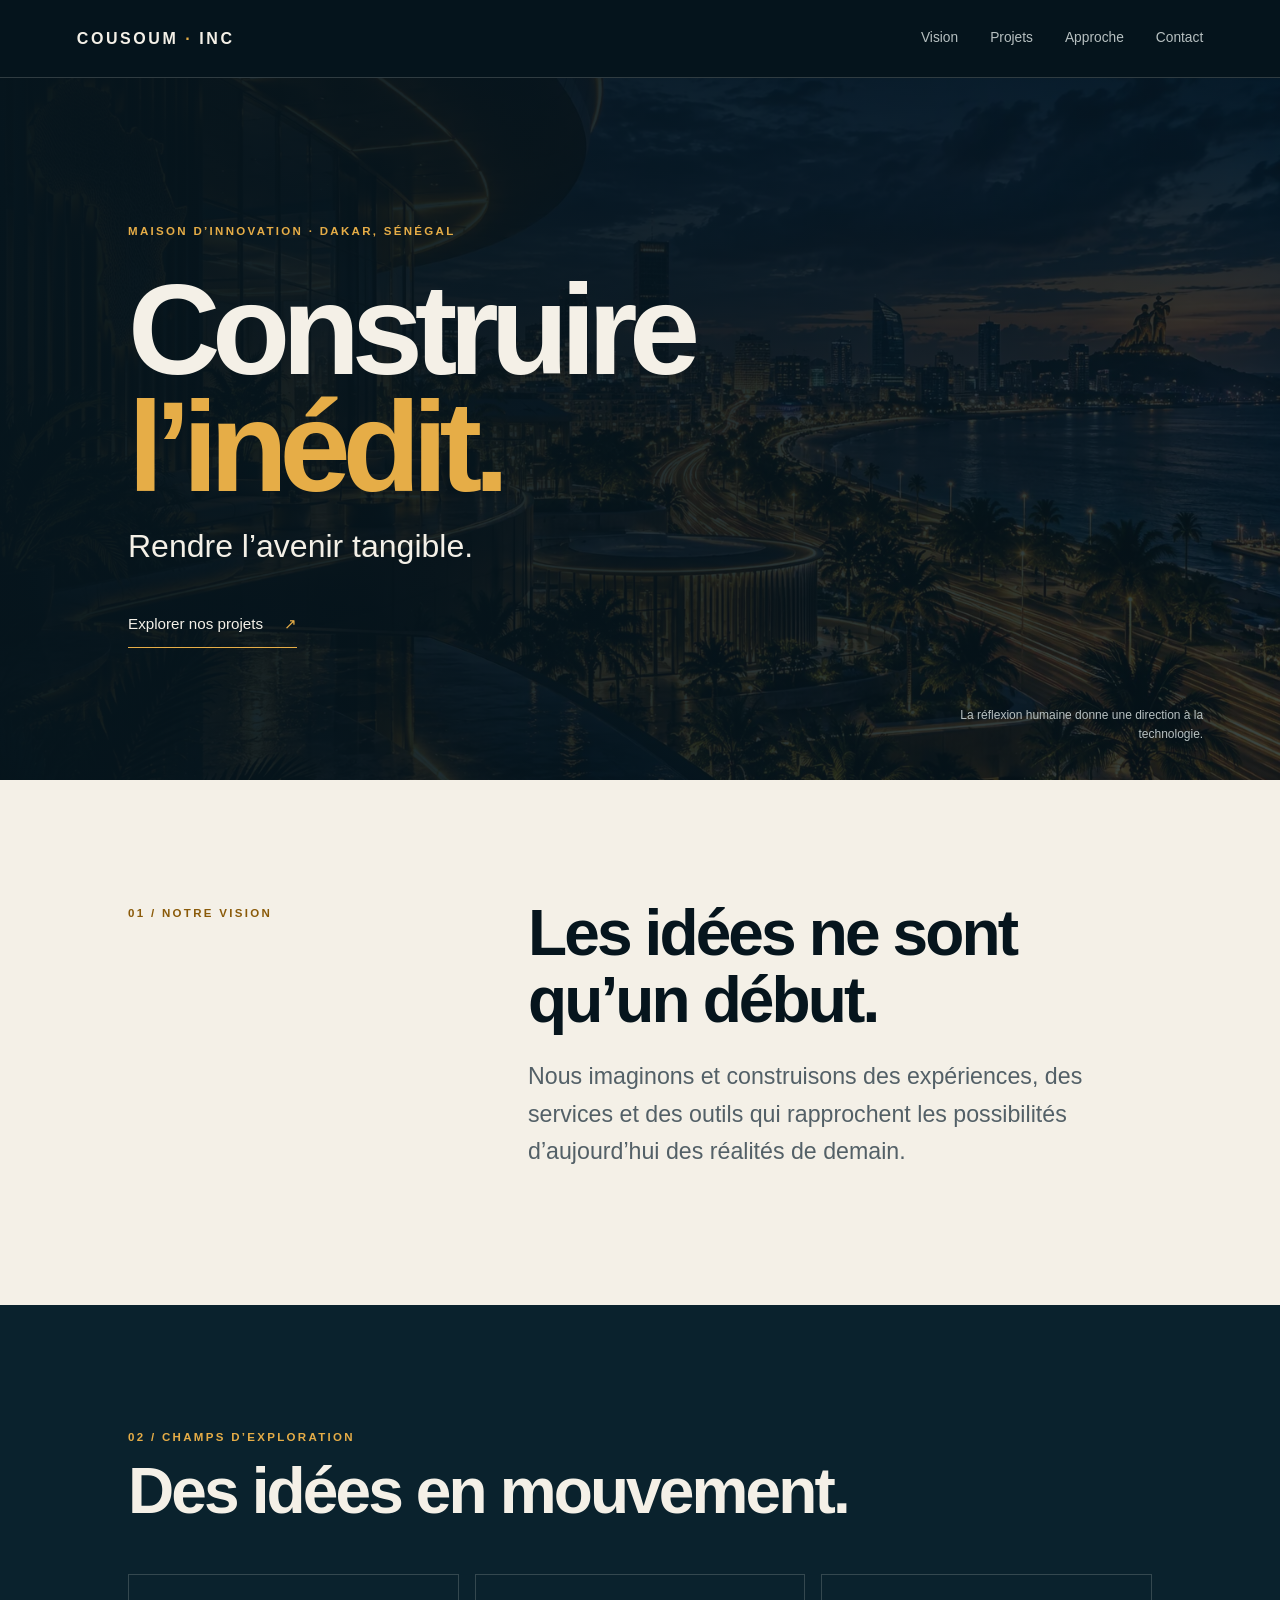
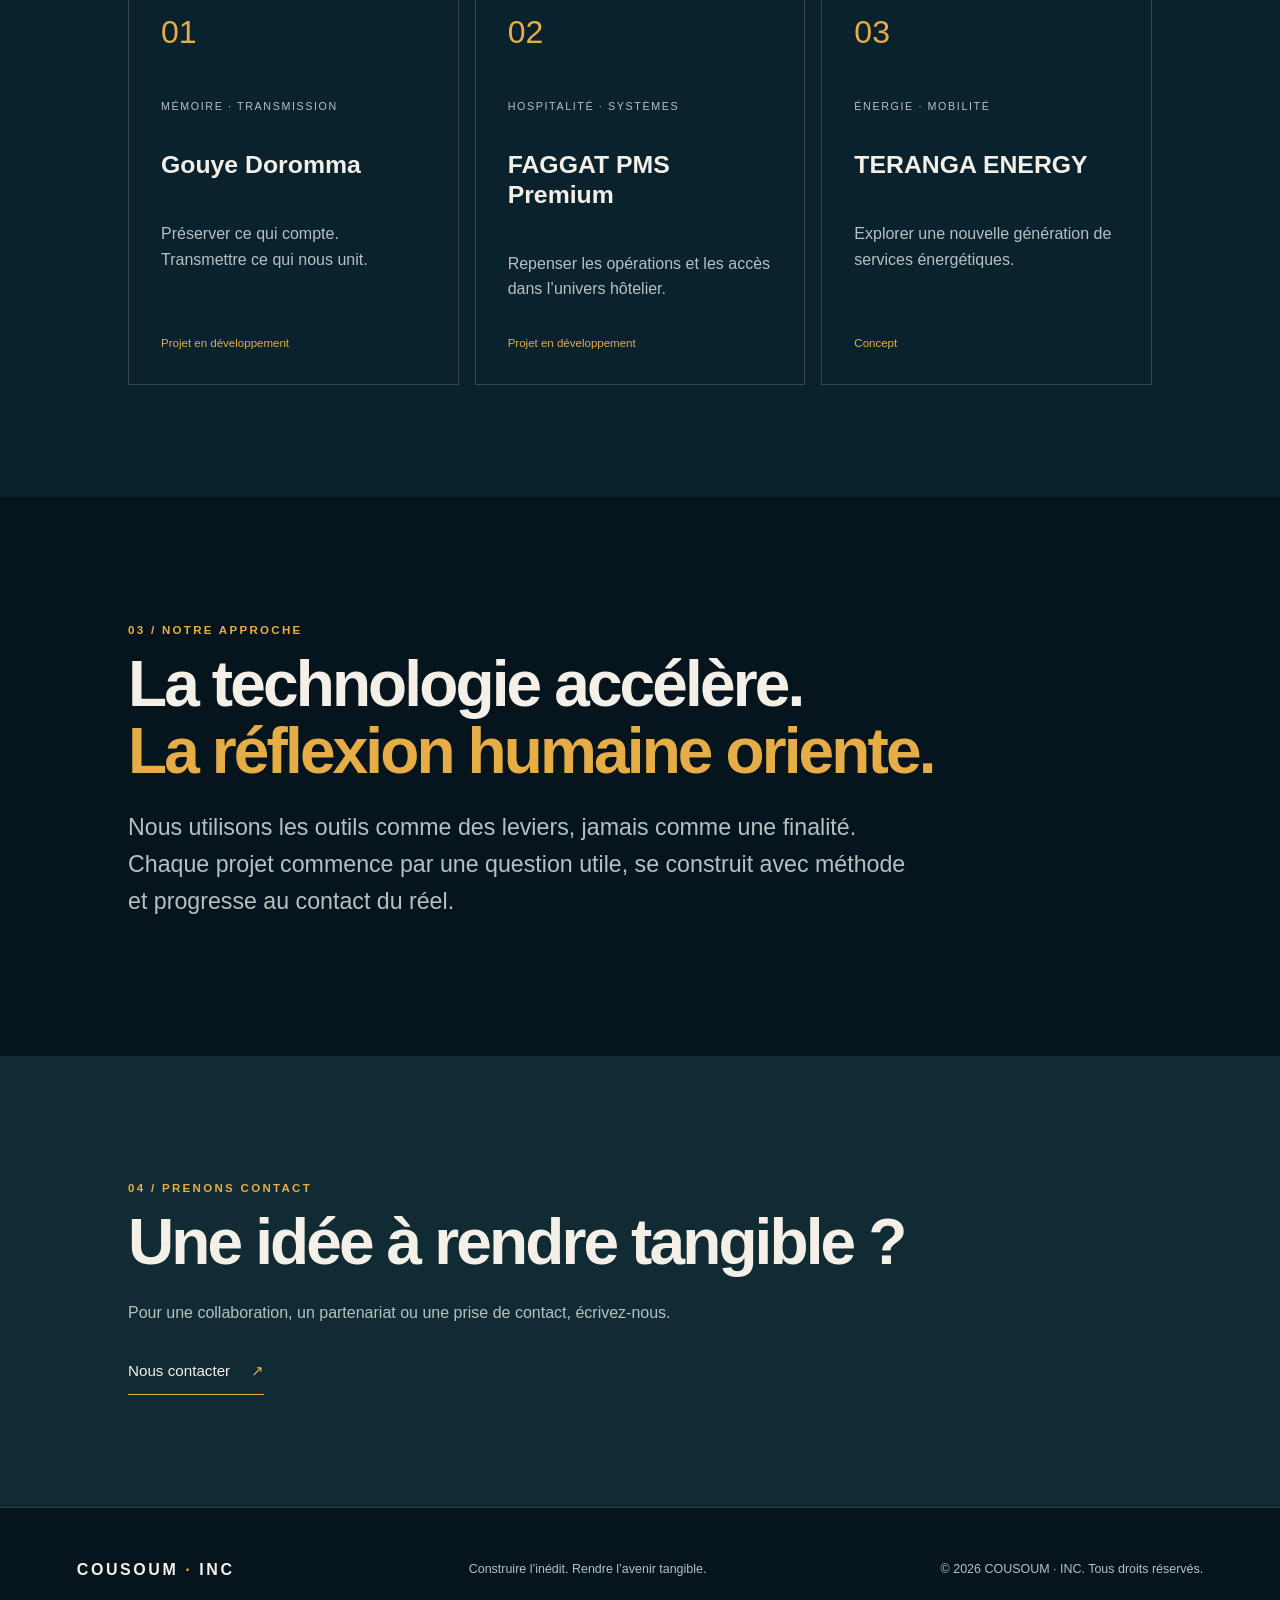
==== commit a5824ea8: "Add files via upload" ====
--- a/index.html
+++ b/index.html
@@ -1 +1,64 @@
-<!doctype html><html lang="fr-SN"><head><meta charset="utf-8"><meta name="viewport" content="width=device-width,initial-scale=1,viewport-fit=cover"><title>COUSOUM INC | Construire l’inédit</title><meta name="description" content="Innovation, hospitality et énergie depuis Dakar."><meta name="theme-color" content="#06151d"><link rel="icon" href="favicon.ico"><link rel="apple-touch-icon" href="apple-touch-icon.png"><link rel="stylesheet" href="style.css"><meta property="og:type" content="website"><meta property="og:title" content="COUSOUM INC | Construire l’inédit"><meta property="og:description" content="Innovation, hospitality et énergie depuis Dakar."><meta property="og:url" content="https://pims5.github.io/cousoum-inc/"><meta property="og:image" content="https://pims5.github.io/cousoum-inc/hero-dakar.webp"><meta name="twitter:card" content="summary_large_image"><link rel="canonical" href="https://pims5.github.io/cousoum-inc/"><link rel="preload" as="image" href="hero-dakar.webp" type="image/webp" fetchpriority="high"><script type="application/ld+json">{"@context":"https://schema.org","@type":"Organization","name":"COUSOUM INC","url":"https://pims5.github.io/cousoum-inc/","logo":"https://pims5.github.io/cousoum-inc/cousoum-logo.jpg","address":{"@type":"PostalAddress","addressLocality":"Dakar","addressCountry":"SN"}}</script><link rel="manifest" href="site.webmanifest"></head><body><a class="skip" href="#main">Aller au contenu</a><header class="header"><div class="container nav"><a class="brand" href="index.html"><img src="cousoum-logo.jpg" alt="Logo officiel COUSOUM INC"><span>COUSOUM INC</span></a><nav class="desktop" aria-label="Navigation principale"><a href="index.html">Accueil</a><a href="#vision">Vision</a><a href="#portfolio">Projets</a><a href="mailto:cousouminc@orange.sn">Contact</a><a class="btn" href="#">Accès privé</a></nav><button class="menu-btn" data-menu aria-expanded="false" aria-controls="mobileMenu" aria-label="Ouvrir le menu"><span></span><span></span></button></div></header><nav id="mobileMenu" class="mobile-menu" hidden><ol><li><a href="index.html">01 Accueil</a></li><li><a href="#vision">02 Vision</a></li><li><a href="#portfolio">03 Projets</a></li><li><a href="mailto:cousouminc@orange.sn">04 Contact</a></li><li><a href="#">05 Accès privé</a></li></ol></nav><main id="main"><section class="hero"><div class="hero-media"><img src="hero-dakar.webp" alt="Vision futuriste de Dakar au crépuscule" fetchpriority="high" decoding="async"></div><div class="container hero-grid"><div class="reveal"><div class="eyebrow">Dakar · Sénégal · Afrique</div><h1>Construire <em>l’inédit.</em><br>Rendre l’avenir tangible.</h1><p class="lead">COUSOUM INC transforme des réalités locales en expériences technologiques, hôtelières et énergétiques à portée universelle.</p><div class="actions"><a class="btn gold" href="#portfolio">Explorer nos projets</a><a class="btn" href="#vision">Découvrir notre vision</a></div></div><aside class="hero-side reveal"><strong>3</strong><span>projets phares, une ambition sans frontières.</span></aside></div></section><div class="marquee"><div class="marquee-track"><span>Gouye Doromma <i>✦</i></span><span>FAGGAT <i>✦</i></span><span>TERANGA ENERGY <i>✦</i></span><span>Conçu à Dakar <i>✦</i></span><span>Gouye Doromma <i>✦</i></span><span>FAGGAT <i>✦</i></span><span>TERANGA ENERGY <i>✦</i></span><span>Conçu à Dakar <i>✦</i></span></div></div><section id="portfolio"><div class="container"><div class="section-head reveal"><div><div class="eyebrow">Portfolio vivant</div><h2>Trois mondes. Une signature.</h2></div><p>Chaque projet possède sa propre matière visuelle, mais tous partagent le même principe : créer de la valeur durable à partir du réel.</p></div><div class="projects"><article class="project-card reveal" data-parallax><img loading="lazy" decoding="async" src="gouye-doromma.webp" alt="Arbre lumineux représentant la mémoire et la transmission"><div class="project-content"><div class="eyebrow">Technologie · Mémoire</div><h3>Gouye Doromma</h3><p>Une expérience numérique de préservation, de transmission et de continuité.</p><a class="project-link" href="#portfolio">Entrer dans le projet <span>→</span></a></div></article><article class="project-card reveal" data-parallax><img loading="lazy" decoding="async" src="faggat.webp" alt="Univers hôtelier augmenté par la technologie"><div class="project-content"><div class="eyebrow">Hospitality Tech</div><h3>FAGGAT</h3><p>Une orchestration plus fluide des opérations hôtelières.</p><a class="project-link" href="#portfolio">Entrer dans le projet <span>→</span></a></div></article><article class="project-card reveal" data-parallax><img loading="lazy" decoding="async" src="teranga-energy.webp" alt="Paysage énergétique solaire futuriste"><div class="project-content"><div class="eyebrow">Énergie · Innovation</div><h3>TERANGA ENERGY</h3><p>L’énergie devient infrastructure, mouvement et nouvelle liberté d’usage.</p><a class="project-link" href="#portfolio">Entrer dans le projet <span>→</span></a></div></article></div></div></section><section class="light" id="vision"><div class="container manifesto"><div class="reveal"><div class="eyebrow">Notre conviction</div><h2>Local dans l’intelligence. Mondial dans l’exécution.</h2></div><blockquote class="reveal">« Le futur ne se copie pas. Il se construit à partir de ce que nous comprenons mieux que quiconque. »</blockquote></div><div class="container stats reveal"><div class="stat"><strong>01</strong><span>Vision ancrée à Dakar</span></div><div class="stat"><strong>03</strong><span>Projets phares actifs</span></div><div class="stat"><strong>∞</strong><span>Capacité d’évolution</span></div></div></section></main><footer class="footer"><div class="container"><div class="footer-grid"><div><img class="footer-logo" src="cousoum-logo.jpg" alt="Logo officiel COUSOUM INC"><strong>COUSOUM INC</strong><p>Construire aujourd’hui les solutions de demain.</p></div><nav><strong>Société</strong><a href="#vision">Vision</a><a href="mailto:cousouminc@orange.sn">Contact</a></nav><nav><strong>Projets</strong><a href="#portfolio">Gouye Doromma</a><a href="#portfolio">FAGGAT</a><a href="#portfolio">TERANGA ENERGY</a></nav></div><div class="copyright">© 2026 COUSOUM INC · Dakar, Sénégal · Tous droits réservés. · <a href="#">Mentions légales</a> · <a href="#">Confidentialité</a></div></div></footer><script src="site.js" defer></script></body></html>+<!doctype html>
+<html lang="fr">
+<head>
+  <meta charset="utf-8">
+  <meta name="viewport" content="width=device-width, initial-scale=1">
+  <meta name="theme-color" content="#06151d">
+  <meta name="description" content="COUSOUM · INC — Maison d’innovation basée à Dakar, Sénégal. Construire l’inédit. Rendre l’avenir tangible.">
+  <meta property="og:title" content="COUSOUM · INC — Construire l’inédit">
+  <meta property="og:description" content="Maison d’innovation basée à Dakar, Sénégal.">
+  <meta property="og:type" content="website">
+  <meta property="og:url" content="https://pims5.github.io/cousoum-inc/">
+  <title>COUSOUM · INC — Construire l’inédit</title>
+  <link rel="icon" href="favicon.ico">
+  <link rel="apple-touch-icon" href="apple-touch-icon.png">
+  <link rel="manifest" href="site.webmanifest">
+  <link rel="stylesheet" href="style.css">
+</head>
+<body>
+  <header class="site-header">
+    <a class="brand" href="#accueil" aria-label="COUSOUM INC, accueil">COUSOUM <span>·</span> INC</a>
+    <button class="menu-toggle" aria-expanded="false" aria-controls="navigation">Menu</button>
+    <nav id="navigation" class="navigation" aria-label="Navigation principale">
+      <a href="#vision">Vision</a><a href="#projets">Projets</a><a href="#approche">Approche</a><a href="#contact">Contact</a>
+    </nav>
+  </header>
+  <main>
+    <section class="hero" id="accueil">
+      <div class="hero-content">
+        <p class="eyebrow">MAISON D’INNOVATION · DAKAR, SÉNÉGAL</p>
+        <h1>Construire<br><em>l’inédit.</em></h1>
+        <p class="hero-subtitle">Rendre l’avenir tangible.</p>
+        <a class="text-link" href="#projets">Explorer nos projets <span aria-hidden="true">↗</span></a>
+      </div>
+      <p class="hero-note">La réflexion humaine donne une direction à la technologie.</p>
+    </section>
+    <section class="intro section" id="vision">
+      <p class="eyebrow">01 / NOTRE VISION</p>
+      <div><h2>Les idées ne sont qu’un début.</h2>
+      <p class="lead">Nous imaginons et construisons des expériences, des services et des outils qui rapprochent les possibilités d’aujourd’hui des réalités de demain.</p></div>
+    </section>
+    <section class="projects section" id="projets">
+      <div class="section-heading"><p class="eyebrow">02 / CHAMPS D’EXPLORATION</p><h2>Des idées en mouvement.</h2></div>
+      <div class="project-grid">
+        <article class="project-card"><div class="project-number">01</div><p class="project-type">MÉMOIRE · TRANSMISSION</p><h3>Gouye Doromma</h3><p>Préserver ce qui compte. Transmettre ce qui nous unit.</p><span class="status">Projet en développement</span></article>
+        <article class="project-card"><div class="project-number">02</div><p class="project-type">HOSPITALITÉ · SYSTÈMES</p><h3>FAGGAT PMS Premium</h3><p>Repenser les opérations et les accès dans l’univers hôtelier.</p><span class="status">Projet en développement</span></article>
+        <article class="project-card"><div class="project-number">03</div><p class="project-type">ÉNERGIE · MOBILITÉ</p><h3>TERANGA ENERGY</h3><p>Explorer une nouvelle génération de services énergétiques.</p><span class="status">Concept</span></article>
+      </div>
+    </section>
+    <section class="approach section" id="approche">
+      <p class="eyebrow">03 / NOTRE APPROCHE</p>
+      <h2>La technologie accélère.<br><em>La réflexion humaine oriente.</em></h2>
+      <p class="lead">Nous utilisons les outils comme des leviers, jamais comme une finalité. Chaque projet commence par une question utile, se construit avec méthode et progresse au contact du réel.</p>
+    </section>
+    <section class="contact section" id="contact">
+      <p class="eyebrow">04 / PRENONS CONTACT</p>
+      <h2>Une idée à rendre tangible&nbsp;?</h2>
+      <p>Pour une collaboration, un partenariat ou une prise de contact, écrivez-nous.</p>
+      <a class="text-link" href="mailto:contact@cousoum.com">Nous contacter <span aria-hidden="true">↗</span></a>
+    </section>
+  </main>
+  <footer><a class="brand" href="#accueil">COUSOUM <span>·</span> INC</a><p>Construire l’inédit. Rendre l’avenir tangible.</p><small>© <span id="year"></span> COUSOUM · INC. Tous droits réservés.</small></footer>
+  <script src="site.js"></script>
+</body>
+</html>
--- a/style.css
+++ b/style.css
@@ -1 +1,4 @@
-:root{--ink:#06151d;--navy:#0a222d;--navy2:#0f3442;--gold:#e6ad47;--cream:#f4f0e7;--white:#fff;--muted:#aab9bf;--line:rgba(255,255,255,.14);--max:1240px;--r:26px;--ease:cubic-bezier(.16,1,.3,1)}*{box-sizing:border-box}html{scroll-behavior:smooth;background:var(--ink)}body{margin:0;color:var(--white);background:var(--ink);font-family:Inter,-apple-system,BlinkMacSystemFont,"Segoe UI",sans-serif;line-height:1.6;overflow-x:hidden}body::before{content:"";position:fixed;inset:0;pointer-events:none;z-index:9999;opacity:.04;background-image:url("data:image/svg+xml,%3Csvg viewBox='0 0 240 240' xmlns='http://www.w3.org/2000/svg'%3E%3Cfilter id='n'%3E%3CfeTurbulence type='fractalNoise' baseFrequency='.9' numOctaves='2' stitchTiles='stitch'/%3E%3C/filter%3E%3Crect width='100%25' height='100%25' filter='url(%23n)' opacity='.7'/%3E%3C/svg%3E")}a{color:inherit;text-decoration:none}img{display:block;max-width:100%}.container{width:min(calc(100% - 40px),var(--max));margin:auto}.skip{position:fixed;left:12px;top:-80px;background:var(--gold);color:var(--ink);padding:12px 16px;z-index:10000}.skip:focus{top:12px}.header{position:fixed;top:0;left:0;right:0;z-index:1000;transition:.35s var(--ease)}.header.scrolled{background:rgba(6,21,29,.82);backdrop-filter:blur(20px);border-bottom:1px solid var(--line)}.nav{min-height:82px;display:flex;align-items:center;justify-content:space-between;gap:24px}.brand{display:flex;align-items:center;gap:12px;font-weight:900;letter-spacing:.12em}.brand img{width:44px;height:44px;object-fit:cover;border-radius:50%;box-shadow:0 0 0 1px rgba(255,255,255,.25)}.desktop{display:flex;align-items:center;gap:26px;font-size:14px}.desktop a{position:relative}.desktop a:not(.btn)::after{content:"";position:absolute;left:0;right:100%;bottom:-5px;height:1px;background:var(--gold);transition:.3s var(--ease)}.desktop a:hover::after{right:0}.menu-btn{display:none;width:50px;height:50px;border:1px solid var(--line);border-radius:50%;background:rgba(255,255,255,.05)}.menu-btn span{display:block;width:24px;height:1px;background:var(--gold);margin:7px auto;transition:.3s}.mobile-menu{position:fixed;inset:0;z-index:950;background:radial-gradient(circle at 80% 10%,rgba(230,173,71,.18),transparent 34%),var(--ink);padding:120px 24px 40px;overflow:auto}.mobile-menu[hidden]{display:none}.mobile-menu ol{list-style:none;padding:0;margin:0}.mobile-menu li{border-top:1px solid var(--line)}.mobile-menu a{display:block;padding:18px 0;font:clamp(1.8rem,8vw,3rem)/1 Georgia,serif}.eyebrow{color:var(--gold);font-size:12px;font-weight:900;letter-spacing:.18em;text-transform:uppercase}.hero{min-height:100svh;position:relative;display:flex;align-items:end;padding:150px 0 90px;isolation:isolate}.hero-media{position:absolute;inset:0;z-index:-2}.hero-media img{width:100%;height:100%;object-fit:cover;filter:saturate(.85) contrast(1.05)}.hero::after{content:"";position:absolute;inset:0;z-index:-1;background:linear-gradient(90deg,rgba(6,21,29,.96) 0%,rgba(6,21,29,.68) 48%,rgba(6,21,29,.12) 100%),linear-gradient(0deg,var(--ink),transparent 35%)}.hero-grid{display:grid;grid-template-columns:1.2fr .8fr;gap:60px;align-items:end}.hero h1,.page-hero h1,h2{font-family:Georgia,"Times New Roman",serif;font-weight:400;line-height:.98;letter-spacing:-.045em}.hero h1{font-size:clamp(3.4rem,8.5vw,8rem);margin:22px 0 28px;max-width:980px}.hero h1 em{font-style:normal;color:var(--gold)}.lead{font-size:clamp(1.05rem,2vw,1.28rem);color:#d7e0e3;max-width:740px}.hero-side{border-left:1px solid rgba(255,255,255,.3);padding-left:28px}.hero-side strong{display:block;font:2.2rem Georgia,serif;color:var(--gold)}.actions{display:flex;flex-wrap:wrap;gap:14px;margin-top:34px}.btn{min-height:52px;padding:0 24px;border:1px solid var(--gold);border-radius:999px;display:inline-flex;align-items:center;justify-content:center;font-weight:800;transition:.35s var(--ease)}.btn:hover{transform:translateY(-3px);box-shadow:0 14px 40px rgba(230,173,71,.18)}.btn.gold{background:var(--gold);color:var(--ink)}.marquee{overflow:hidden;border-block:1px solid var(--line);background:#081b24}.marquee-track{display:flex;width:max-content;gap:60px;padding:18px 0;animation:scroll 28s linear infinite}.marquee span{font-size:12px;font-weight:900;letter-spacing:.18em;text-transform:uppercase;color:#c6d0d4}.marquee i{color:var(--gold)}@keyframes scroll{to{transform:translateX(-50%)}}section{padding:120px 0}.section-head{display:flex;justify-content:space-between;align-items:end;gap:40px;margin-bottom:50px}.section-head h2{font-size:clamp(2.5rem,5.6vw,5.5rem);margin:10px 0 0;max-width:880px}.section-head p{max-width:420px;color:var(--muted)}.projects{display:grid;grid-template-columns:repeat(12,1fr);gap:22px}.project-card{position:relative;min-height:560px;border-radius:var(--r);overflow:hidden;isolation:isolate;border:1px solid var(--line);transform:translateZ(0)}.project-card:nth-child(1){grid-column:span 7}.project-card:nth-child(2){grid-column:span 5}.project-card:nth-child(3){grid-column:span 12;min-height:520px}.project-card img{position:absolute;inset:0;width:100%;height:100%;object-fit:cover;z-index:-2;transition:1.2s var(--ease)}.project-card::after{content:"";position:absolute;inset:0;z-index:-1;background:linear-gradient(0deg,rgba(6,21,29,.96),rgba(6,21,29,.05) 70%)}.project-card:hover img{transform:scale(1.06)}.project-content{position:absolute;left:0;right:0;bottom:0;padding:36px}.project-content h3{font:clamp(2.1rem,4vw,4.3rem)/1 Georgia,serif;margin:12px 0}.project-content p{max-width:620px;color:#d5dfe2}.project-link{display:inline-flex;align-items:center;gap:12px;color:var(--gold);font-weight:800}.project-link span{transition:.3s}.project-link:hover span{transform:translateX(7px)}.light{background:var(--cream);color:#182229}.manifesto{display:grid;grid-template-columns:.8fr 1.2fr;gap:70px;align-items:start}.manifesto h2{font-size:clamp(2.5rem,5.5vw,5.4rem);margin:0}.manifesto blockquote{margin:0;font:clamp(1.7rem,3.5vw,3.2rem)/1.28 Georgia,serif}.stats{display:grid;grid-template-columns:repeat(3,1fr);gap:1px;background:#d7d2c9;margin-top:70px}.stat{background:var(--cream);padding:32px}.stat strong{display:block;font:3rem Georgia,serif;color:#9f7022}.page-hero{min-height:82svh;position:relative;display:flex;align-items:end;padding:150px 0 85px;isolation:isolate}.page-hero img{position:absolute;inset:0;width:100%;height:100%;object-fit:cover;z-index:-2}.page-hero::after{content:"";position:absolute;inset:0;z-index:-1;background:linear-gradient(0deg,var(--ink),rgba(6,21,29,.1) 75%),linear-gradient(90deg,rgba(6,21,29,.9),transparent 75%)}.page-hero h1{font-size:clamp(3.2rem,8vw,7.5rem);margin:18px 0 10px;max-width:1000px}.content-grid{display:grid;grid-template-columns:.8fr 1.2fr;gap:80px}.content-grid h2{font-size:clamp(2.3rem,4.8vw,4.7rem);margin:0}.prose{font-size:1.12rem;color:#d2dde0}.reveal{opacity:0;transform:translateY(42px);transition:opacity .9s var(--ease),transform .9s var(--ease)}.reveal.in{opacity:1;transform:none}.footer{padding:82px 0 30px;border-top:1px solid var(--line)}.footer-grid{display:grid;grid-template-columns:2fr 1fr 1fr;gap:45px}.footer nav{display:flex;flex-direction:column;gap:10px;color:#c2cdd1}.footer-logo{width:88px;height:88px;border-radius:50%;object-fit:cover;margin-bottom:18px}.copyright{margin-top:52px;padding-top:22px;border-top:1px solid var(--line);color:var(--muted);font-size:13px}@media(max-width:850px){.desktop{display:none}.menu-btn{display:block}.hero-grid,.manifesto,.content-grid{grid-template-columns:1fr}.hero-side{display:none}.hero::after{background:linear-gradient(0deg,var(--ink) 0%,rgba(6,21,29,.5) 70%,rgba(6,21,29,.2))}.projects{display:block}.project-card{min-height:520px;margin-bottom:18px}.project-card:nth-child(n){min-height:520px}.section-head{display:block}.stats,.footer-grid{grid-template-columns:1fr}.nav{min-height:72px}section{padding:82px 0}.container{width:min(calc(100% - 30px),var(--max))}.actions{flex-direction:column}.btn{width:100%}.hero{padding-bottom:60px}.header .brand span{font-size:13px}}@media(prefers-reduced-motion:reduce){*{animation:none!important;transition:none!important}.reveal{opacity:1;transform:none}}+:root{--night:#06151d;--navy:#0a222d;--gold:#e6ad47;--cream:#f4f0e7;--muted:#b7c0c1;--line:rgba(244,240,231,.18)}
+*{box-sizing:border-box}html{scroll-behavior:smooth;scroll-padding-top:84px}body{margin:0;background:var(--night);color:var(--cream);font-family:Inter,-apple-system,BlinkMacSystemFont,"Segoe UI",sans-serif;line-height:1.6}a{color:inherit;text-decoration:none}.site-header{height:78px;padding:0 6vw;display:flex;align-items:center;justify-content:space-between;border-bottom:1px solid var(--line);background:rgba(6,21,29,.96);position:sticky;top:0;z-index:10}.brand{font-size:1rem;letter-spacing:.16em;font-weight:750;white-space:nowrap}.brand span{color:var(--gold)}.navigation{display:flex;gap:2rem}.navigation a{font-size:.86rem;color:var(--muted)}.navigation a:hover,.navigation a:focus-visible,.text-link:hover{color:var(--gold)}.menu-toggle{display:none;background:transparent;color:var(--cream);border:1px solid var(--line);padding:.55rem .8rem}.hero{min-height:78vh;position:relative;display:flex;align-items:center;padding:8vh 10vw;background:linear-gradient(100deg,rgba(6,21,29,.98),rgba(6,21,29,.78)),url("hero-dakar.webp") center/cover no-repeat}.hero-content{position:relative;max-width:850px}.eyebrow{color:var(--gold);font-size:.72rem;letter-spacing:.2em;font-weight:700}.hero h1{font-size:clamp(4rem,10vw,9.5rem);line-height:.91;letter-spacing:-.065em;margin:2rem 0 1rem}.hero h1 em,.approach h2 em{color:var(--gold);font-style:normal}.hero-subtitle{font-size:clamp(1.3rem,3vw,2rem);margin:0 0 2.4rem}.text-link{display:inline-flex;gap:1.3rem;align-items:center;border-bottom:1px solid var(--gold);padding-bottom:.65rem;font-size:.95rem}.text-link span{color:var(--gold)}.hero-note{position:absolute;bottom:1.5rem;right:6vw;color:var(--muted);font-size:.75rem;max-width:260px;text-align:right}.section{padding:7rem 10vw}.intro{display:grid;grid-template-columns:.7fr 1.3fr;gap:4rem;background:var(--cream);color:var(--night)}.intro .eyebrow{color:#8b5b0a}.section h2{font-size:clamp(2.3rem,5vw,5rem);line-height:1.05;letter-spacing:-.045em;margin:.5rem 0 1.5rem}.lead{font-size:clamp(1.1rem,2vw,1.45rem);max-width:780px;color:#536067}.projects{background:var(--navy)}.section-heading{margin-bottom:3rem}.project-grid{display:grid;grid-template-columns:repeat(3,1fr);gap:1rem}.project-card{border:1px solid var(--line);padding:2rem;min-height:330px;display:flex;flex-direction:column;align-items:flex-start;transition:transform .25s,border-color .25s}.project-card:hover{transform:translateY(-5px);border-color:var(--gold)}.project-number{font-size:2rem;color:var(--gold);font-weight:300}.project-type{font-size:.67rem;letter-spacing:.15em;color:var(--muted);margin-top:2.5rem}.project-card h3{font-size:1.55rem;line-height:1.2}.project-card p:not(.project-type){color:var(--muted)}.status{margin-top:auto;padding-top:1rem;font-size:.72rem;color:var(--gold)}.approach{background:var(--night)}.approach .lead{color:var(--muted)}.contact{background:#102b34}.contact p:not(.eyebrow){color:var(--muted);margin-bottom:2rem}footer{padding:2.5rem 6vw;display:flex;align-items:center;justify-content:space-between;gap:1rem;border-top:1px solid var(--line);flex-wrap:wrap}footer p,footer small{color:var(--muted);font-size:.78rem}.navigation a:focus-visible,.text-link:focus-visible,.menu-toggle:focus-visible{outline:2px solid var(--gold);outline-offset:5px}
+@media(max-width:760px){.site-header{height:68px;padding:0 5vw}.menu-toggle{display:block}.navigation{display:none;position:absolute;left:0;right:0;top:68px;padding:1rem 5vw 1.5rem;background:var(--night);border-bottom:1px solid var(--line);flex-direction:column;gap:1rem}.navigation.is-open{display:flex}.hero{min-height:75vh;padding:6rem 7vw;background-position:60% center}.hero h1{font-size:clamp(4rem,17vw,7rem)}.hero-note{left:7vw;right:auto;text-align:left}.section{padding:4.5rem 7vw}.intro{grid-template-columns:1fr;gap:1rem}.project-grid{grid-template-columns:1fr}.project-card{min-height:280px}footer{align-items:flex-start;flex-direction:column;gap:.4rem}}
+@media(prefers-reduced-motion:reduce){html{scroll-behavior:auto}*,*::before,*::after{transition:none!important;animation:none!important}}
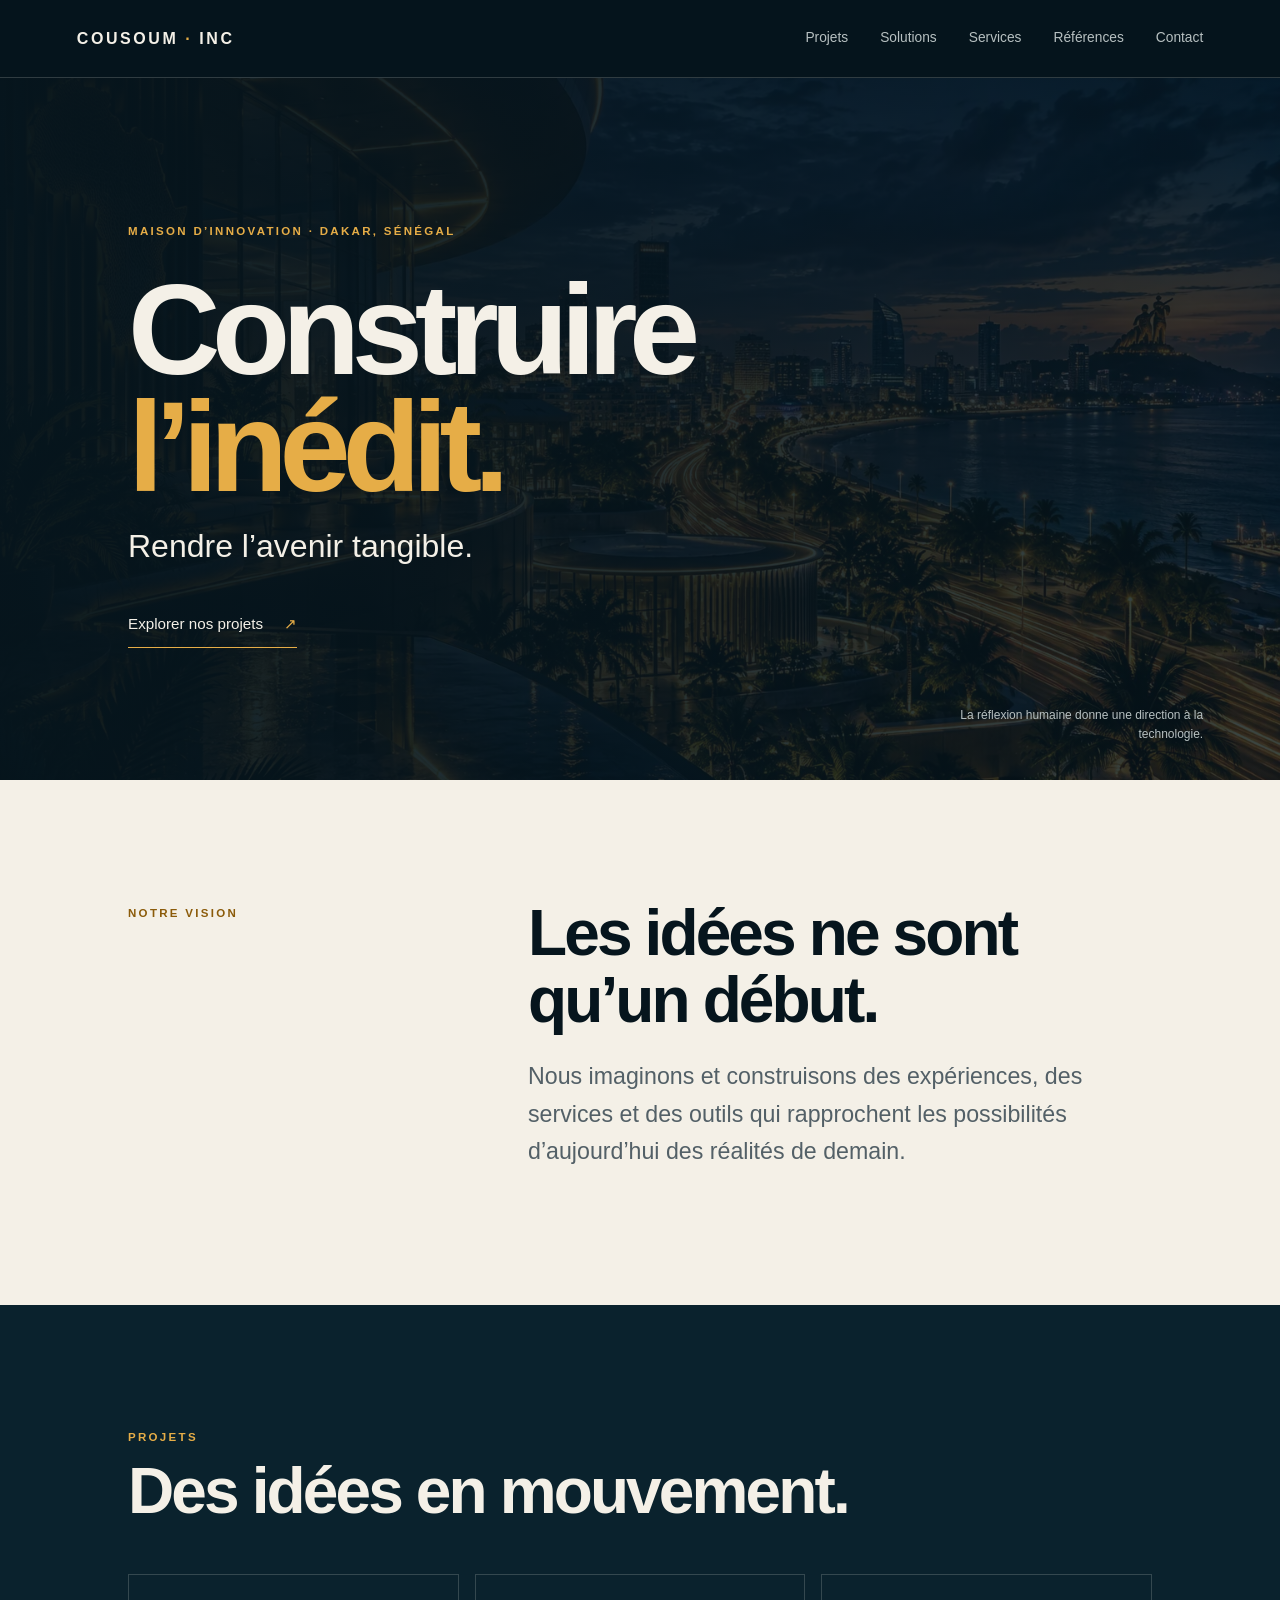
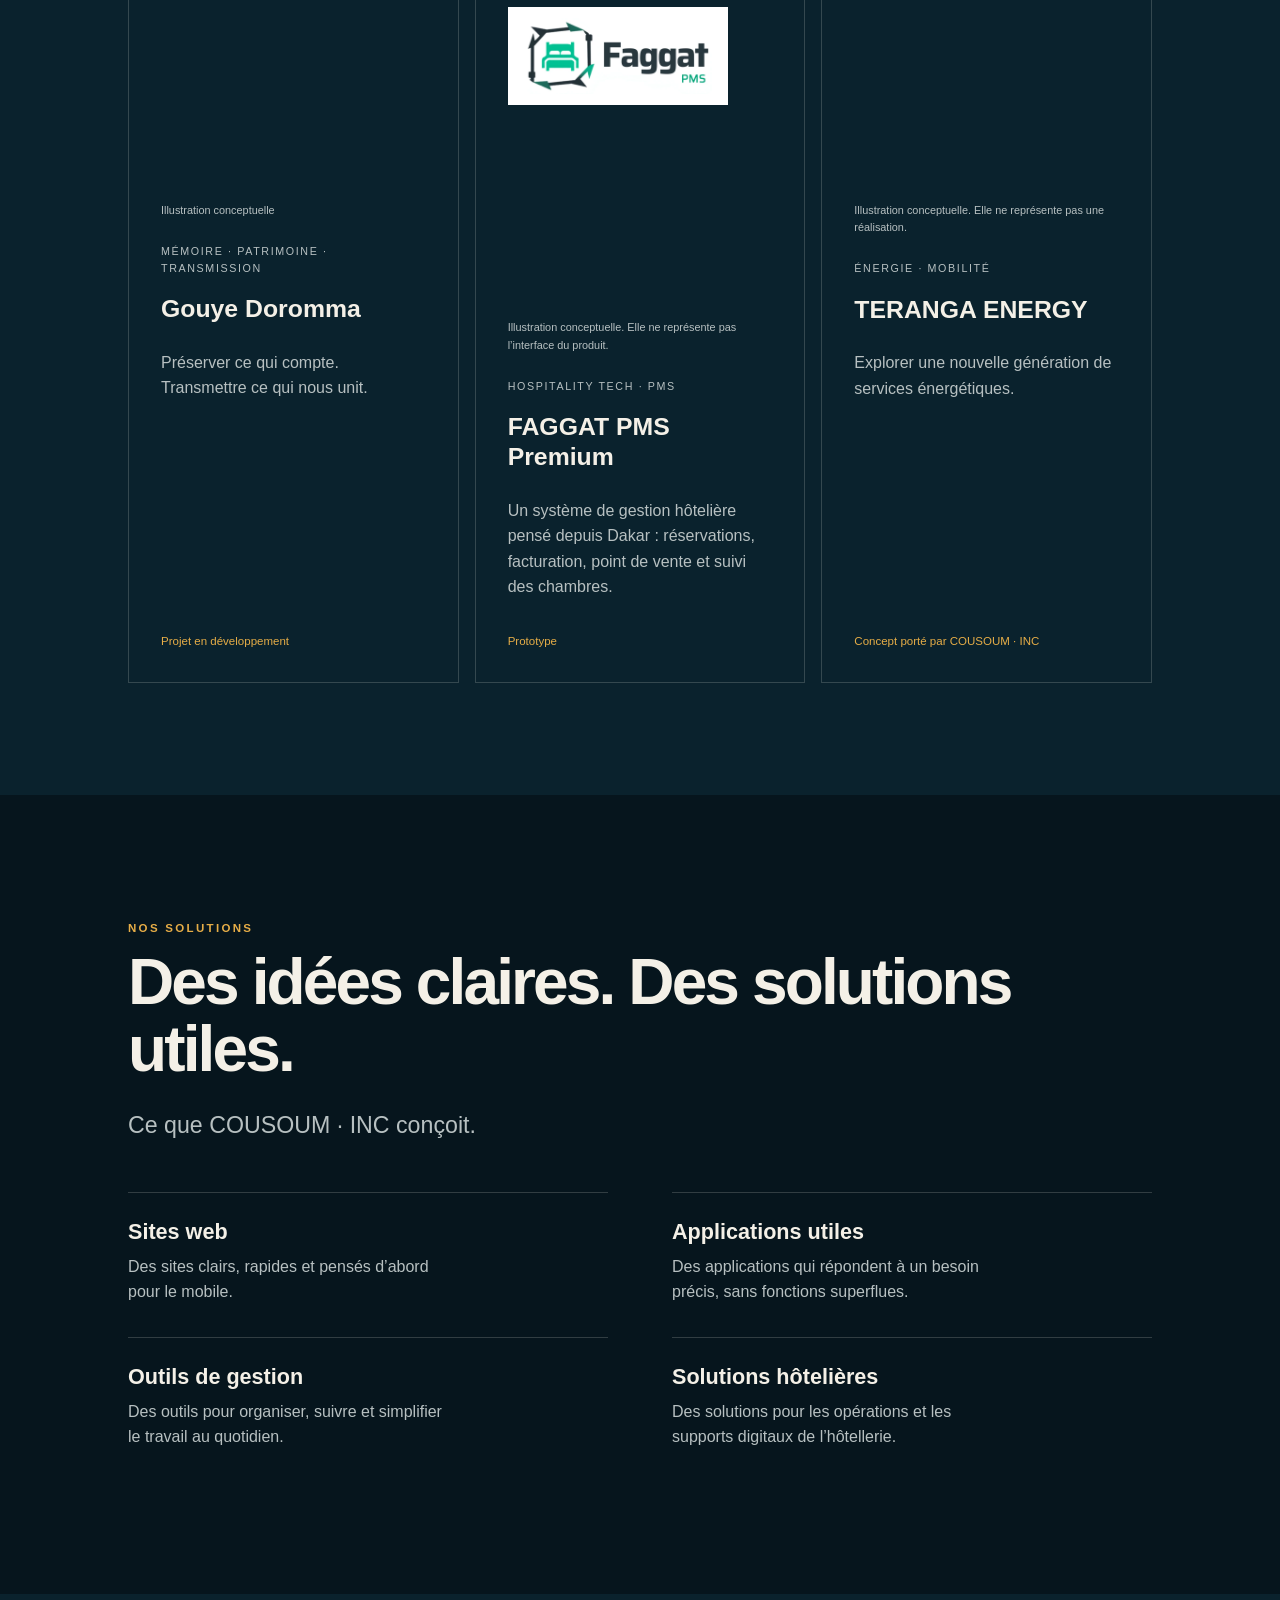
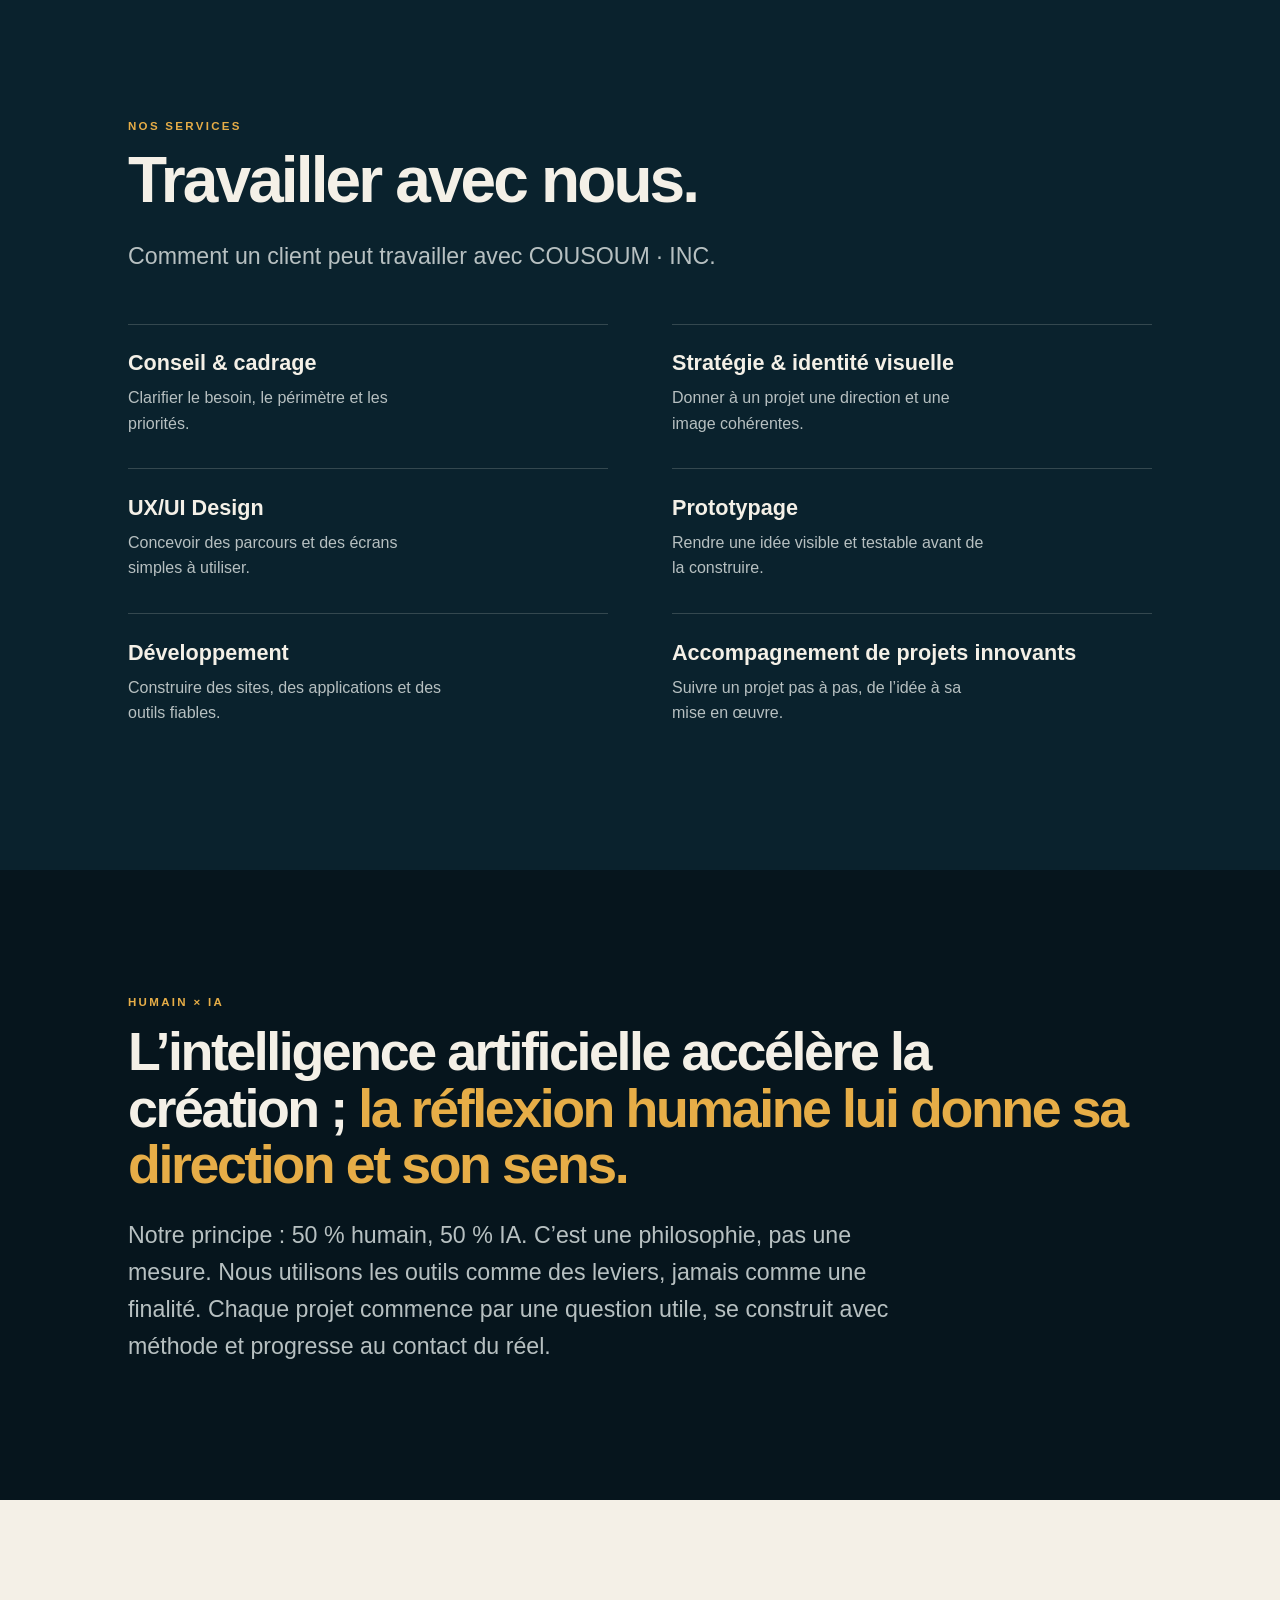
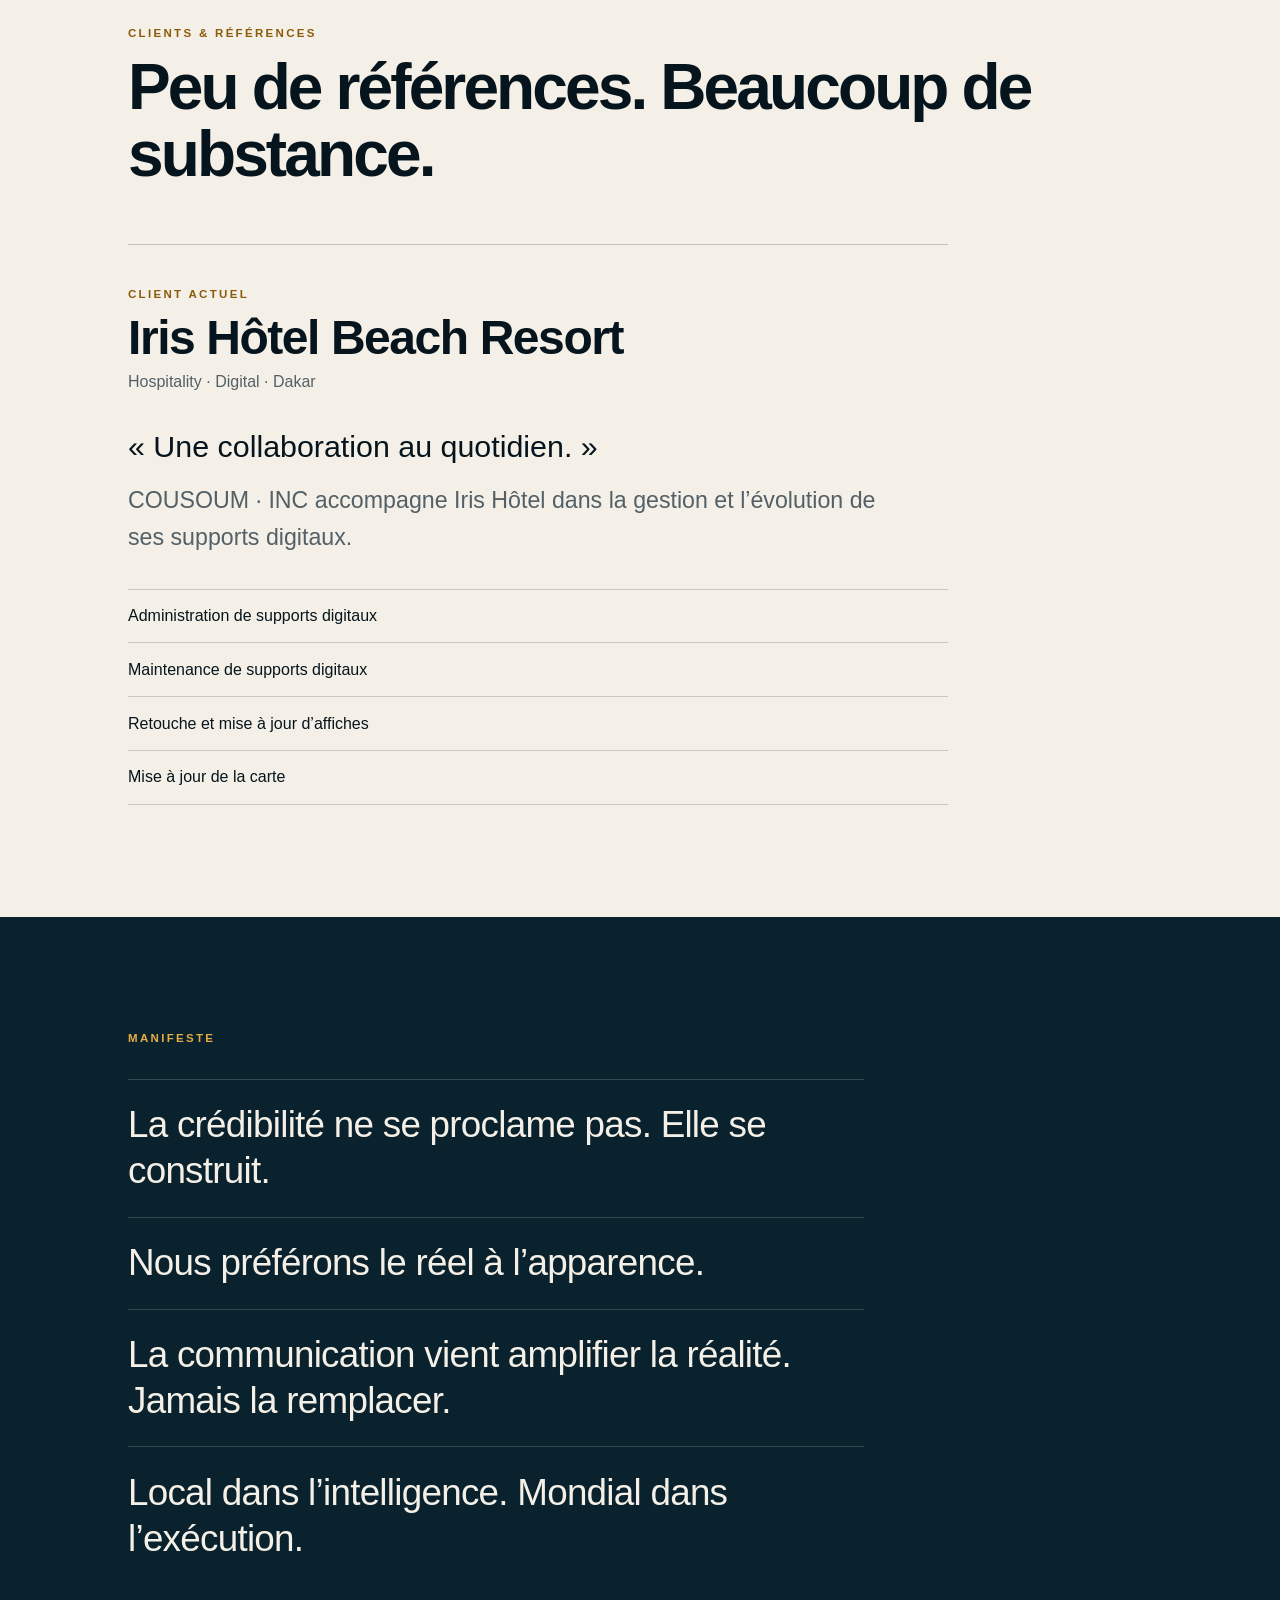
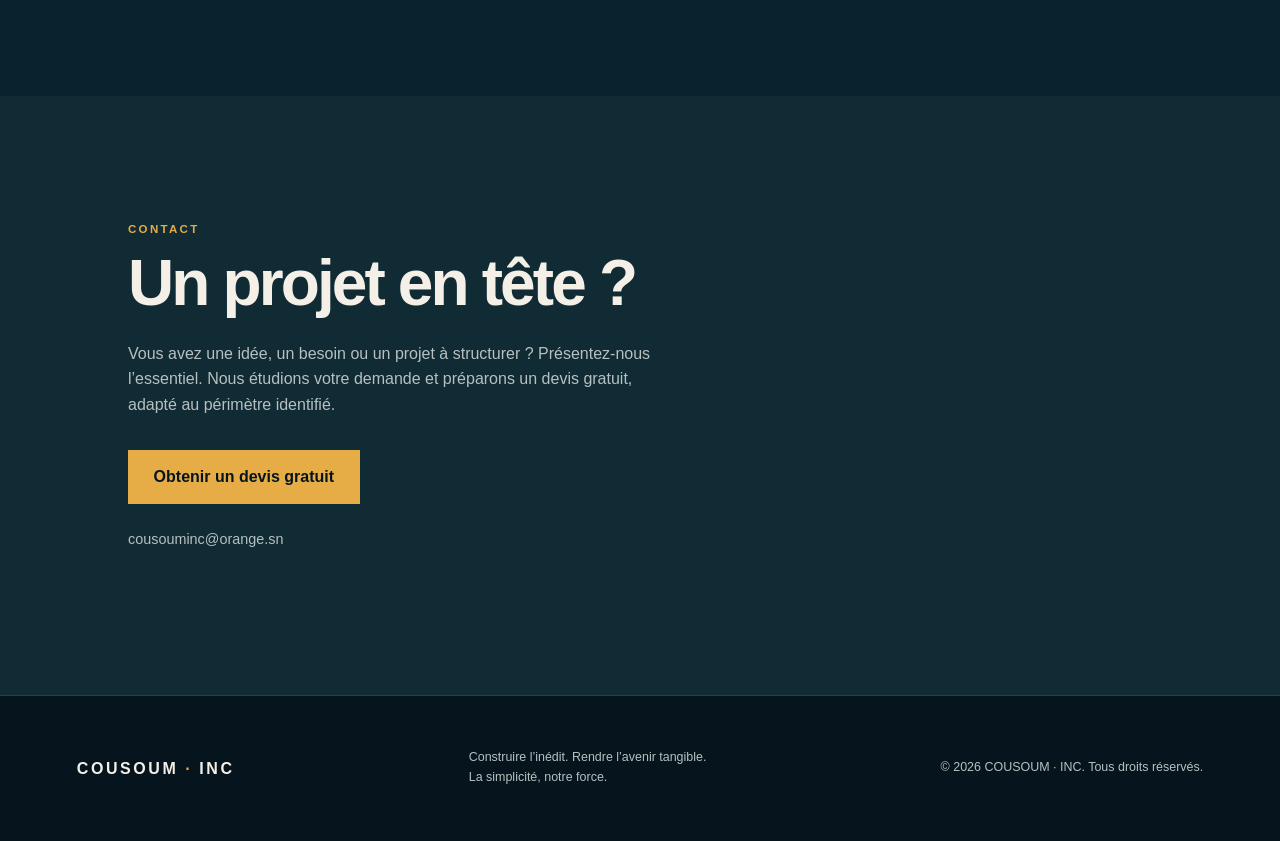
==== commit c1a9cd44: "Add files via upload" ====
--- a/index.html
+++ b/index.html
@@ -1,64 +1,143 @@
 <!doctype html>
 <html lang="fr">
 <head>
-  <meta charset="utf-8">
-  <meta name="viewport" content="width=device-width, initial-scale=1">
-  <meta name="theme-color" content="#06151d">
-  <meta name="description" content="COUSOUM · INC — Maison d’innovation basée à Dakar, Sénégal. Construire l’inédit. Rendre l’avenir tangible.">
-  <meta property="og:title" content="COUSOUM · INC — Construire l’inédit">
-  <meta property="og:description" content="Maison d’innovation basée à Dakar, Sénégal.">
-  <meta property="og:type" content="website">
-  <meta property="og:url" content="https://pims5.github.io/cousoum-inc/">
-  <title>COUSOUM · INC — Construire l’inédit</title>
-  <link rel="icon" href="favicon.ico">
-  <link rel="apple-touch-icon" href="apple-touch-icon.png">
-  <link rel="manifest" href="site.webmanifest">
-  <link rel="stylesheet" href="style.css">
+<meta charset="utf-8">
+<meta name="viewport" content="width=device-width, initial-scale=1, viewport-fit=cover">
+<meta http-equiv="Content-Security-Policy" content="default-src 'self'; script-src 'self'; style-src 'self'; img-src 'self' data:; object-src 'none'; base-uri 'self'; form-action 'none'">
+<meta name="theme-color" content="#06151d">
+<meta name="description" content="COUSOUM · INC — Maison d’innovation basée à Dakar, Sénégal. Construire l’inédit. Rendre l’avenir tangible.">
+<link rel="canonical" href="https://pims5.github.io/cousoum-inc/">
+<meta property="og:title" content="COUSOUM · INC — Construire l’inédit">
+<meta property="og:description" content="Maison d’innovation basée à Dakar, Sénégal.">
+<meta property="og:type" content="website">
+<meta property="og:url" content="https://pims5.github.io/cousoum-inc/">
+<meta property="og:locale" content="fr_FR">
+<meta property="og:image" content="https://pims5.github.io/cousoum-inc/og-cover.jpg">
+<meta property="og:image:width" content="1200">
+<meta property="og:image:height" content="630">
+<meta property="og:image:alt" content="Illustration conceptuelle d’une ville côtière de nuit, aux lumières dorées">
+<meta name="twitter:card" content="summary_large_image">
+<meta name="twitter:title" content="COUSOUM · INC — Construire l’inédit">
+<meta name="twitter:description" content="Maison d’innovation basée à Dakar, Sénégal.">
+<meta name="twitter:image" content="https://pims5.github.io/cousoum-inc/og-cover.jpg">
+<title>COUSOUM · INC — Construire l’inédit</title>
+<link rel="icon" href="favicon.ico">
+<link rel="apple-touch-icon" href="apple-touch-icon.png">
+<link rel="manifest" href="site.webmanifest">
+<script src="js-flag.js"></script>
+<link rel="stylesheet" href="style.css">
 </head>
 <body>
-  <header class="site-header">
-    <a class="brand" href="#accueil" aria-label="COUSOUM INC, accueil">COUSOUM <span>·</span> INC</a>
-    <button class="menu-toggle" aria-expanded="false" aria-controls="navigation">Menu</button>
-    <nav id="navigation" class="navigation" aria-label="Navigation principale">
-      <a href="#vision">Vision</a><a href="#projets">Projets</a><a href="#approche">Approche</a><a href="#contact">Contact</a>
-    </nav>
-  </header>
-  <main>
-    <section class="hero" id="accueil">
-      <div class="hero-content">
-        <p class="eyebrow">MAISON D’INNOVATION · DAKAR, SÉNÉGAL</p>
-        <h1>Construire<br><em>l’inédit.</em></h1>
-        <p class="hero-subtitle">Rendre l’avenir tangible.</p>
-        <a class="text-link" href="#projets">Explorer nos projets <span aria-hidden="true">↗</span></a>
-      </div>
-      <p class="hero-note">La réflexion humaine donne une direction à la technologie.</p>
-    </section>
-    <section class="intro section" id="vision">
-      <p class="eyebrow">01 / NOTRE VISION</p>
-      <div><h2>Les idées ne sont qu’un début.</h2>
-      <p class="lead">Nous imaginons et construisons des expériences, des services et des outils qui rapprochent les possibilités d’aujourd’hui des réalités de demain.</p></div>
-    </section>
-    <section class="projects section" id="projets">
-      <div class="section-heading"><p class="eyebrow">02 / CHAMPS D’EXPLORATION</p><h2>Des idées en mouvement.</h2></div>
-      <div class="project-grid">
-        <article class="project-card"><div class="project-number">01</div><p class="project-type">MÉMOIRE · TRANSMISSION</p><h3>Gouye Doromma</h3><p>Préserver ce qui compte. Transmettre ce qui nous unit.</p><span class="status">Projet en développement</span></article>
-        <article class="project-card"><div class="project-number">02</div><p class="project-type">HOSPITALITÉ · SYSTÈMES</p><h3>FAGGAT PMS Premium</h3><p>Repenser les opérations et les accès dans l’univers hôtelier.</p><span class="status">Projet en développement</span></article>
-        <article class="project-card"><div class="project-number">03</div><p class="project-type">ÉNERGIE · MOBILITÉ</p><h3>TERANGA ENERGY</h3><p>Explorer une nouvelle génération de services énergétiques.</p><span class="status">Concept</span></article>
-      </div>
-    </section>
-    <section class="approach section" id="approche">
-      <p class="eyebrow">03 / NOTRE APPROCHE</p>
-      <h2>La technologie accélère.<br><em>La réflexion humaine oriente.</em></h2>
-      <p class="lead">Nous utilisons les outils comme des leviers, jamais comme une finalité. Chaque projet commence par une question utile, se construit avec méthode et progresse au contact du réel.</p>
-    </section>
-    <section class="contact section" id="contact">
-      <p class="eyebrow">04 / PRENONS CONTACT</p>
-      <h2>Une idée à rendre tangible&nbsp;?</h2>
-      <p>Pour une collaboration, un partenariat ou une prise de contact, écrivez-nous.</p>
-      <a class="text-link" href="mailto:contact@cousoum.com">Nous contacter <span aria-hidden="true">↗</span></a>
-    </section>
-  </main>
-  <footer><a class="brand" href="#accueil">COUSOUM <span>·</span> INC</a><p>Construire l’inédit. Rendre l’avenir tangible.</p><small>© <span id="year"></span> COUSOUM · INC. Tous droits réservés.</small></footer>
-  <script src="site.js"></script>
+<a class="skip-link" href="#contenu">Aller au contenu</a>
+<header class="site-header">
+<a class="brand" href="#accueil" aria-label="COUSOUM INC, accueil">COUSOUM <span>·</span> INC</a>
+<button class="menu-toggle" aria-expanded="false" aria-controls="navigation">Menu</button>
+<nav id="navigation" class="navigation" aria-label="Navigation principale">
+<a href="#projets">Projets</a><a href="#solutions">Solutions</a><a href="#services">Services</a><a href="#references">Références</a><a href="#contact">Contact</a>
+</nav>
+</header>
+<main id="contenu" tabindex="-1">
+<section class="hero" id="accueil">
+<div class="hero-content">
+<p class="eyebrow">MAISON D’INNOVATION · DAKAR, SÉNÉGAL</p>
+<h1>Construire<br><em>l’inédit.</em></h1>
+<p class="hero-subtitle">Rendre l’avenir tangible.</p>
+<a class="text-link" href="#projets">Explorer nos projets <span aria-hidden="true">↗</span></a>
+</div>
+<p class="hero-note">La réflexion humaine donne une direction à la technologie.</p>
+</section>
+
+<section class="intro section" id="vision">
+<p class="eyebrow">NOTRE VISION</p>
+<div><h2>Les idées ne sont qu’un début.</h2>
+<p class="lead">Nous imaginons et construisons des expériences, des services et des outils qui rapprochent les possibilités d’aujourd’hui des réalités de demain.</p></div>
+</section>
+
+<section class="projects section" id="projets">
+<div class="section-heading"><p class="eyebrow">PROJETS</p><h2>Des idées en mouvement.</h2></div>
+<div class="project-grid">
+
+<article class="project-card">
+<figure class="project-figure"><img src="gouye-doromma-800.webp" width="800" height="533" loading="lazy" decoding="async" alt="Un baobab doré aux branches chargées de photographies, au bord d’une ville illuminée"><figcaption>Illustration conceptuelle</figcaption></figure>
+<p class="project-type">MÉMOIRE · PATRIMOINE · TRANSMISSION</p><h3>Gouye Doromma</h3><p>Préserver ce qui compte. Transmettre ce qui nous unit.</p><span class="status">Projet en développement</span>
+</article>
+
+<article class="project-card">
+<div class="logo-plate"><img src="faggat-logo.webp" width="800" height="324" decoding="async" alt="Logo FAGGAT PMS"></div>
+<figure class="project-figure"><img src="faggat-800.webp" width="800" height="533" loading="lazy" decoding="async" alt="La réception d’un hôtel de luxe, avec des interfaces numériques flottantes"><figcaption>Illustration conceptuelle. Elle ne représente pas l’interface du produit.</figcaption></figure>
+<p class="project-type">HOSPITALITY TECH · PMS</p><h3>FAGGAT PMS Premium</h3><p>Un système de gestion hôtelière pensé depuis Dakar : réservations, facturation, point de vente et suivi des chambres.</p><span class="status">Prototype</span>
+</article>
+
+<article class="project-card">
+<figure class="project-figure"><img src="teranga-energy-800.webp" width="800" height="533" loading="lazy" decoding="async" alt="Des arbres solaires dorés face à une baie au coucher du soleil"><figcaption>Illustration conceptuelle. Elle ne représente pas une réalisation.</figcaption></figure>
+<p class="project-type">ÉNERGIE · MOBILITÉ</p><h3>TERANGA ENERGY</h3><p>Explorer une nouvelle génération de services énergétiques.</p><span class="status">Concept porté par COUSOUM · INC</span>
+</article>
+
+</div>
+</section>
+
+<section class="solutions section" id="solutions">
+<div class="section-heading"><p class="eyebrow">NOS SOLUTIONS</p><h2>Des idées claires. Des solutions utiles.</h2><p class="lead">Ce que COUSOUM · INC conçoit.</p></div>
+<ul class="item-grid">
+<li><h3>Sites web</h3><p>Des sites clairs, rapides et pensés d’abord pour le mobile.</p></li>
+<li><h3>Applications utiles</h3><p>Des applications qui répondent à un besoin précis, sans fonctions superflues.</p></li>
+<li><h3>Outils de gestion</h3><p>Des outils pour organiser, suivre et simplifier le travail au quotidien.</p></li>
+<li><h3>Solutions hôtelières</h3><p>Des solutions pour les opérations et les supports digitaux de l’hôtellerie.</p></li>
+</ul>
+</section>
+
+<section class="services section" id="services">
+<div class="section-heading"><p class="eyebrow">NOS SERVICES</p><h2>Travailler avec nous.</h2><p class="lead">Comment un client peut travailler avec COUSOUM · INC.</p></div>
+<ul class="item-grid">
+<li><h3>Conseil &amp; cadrage</h3><p>Clarifier le besoin, le périmètre et les priorités.</p></li>
+<li><h3>Stratégie &amp; identité visuelle</h3><p>Donner à un projet une direction et une image cohérentes.</p></li>
+<li><h3>UX/UI Design</h3><p>Concevoir des parcours et des écrans simples à utiliser.</p></li>
+<li><h3>Prototypage</h3><p>Rendre une idée visible et testable avant de la construire.</p></li>
+<li><h3>Développement</h3><p>Construire des sites, des applications et des outils fiables.</p></li>
+<li><h3>Accompagnement de projets innovants</h3><p>Suivre un projet pas à pas, de l’idée à sa mise en œuvre.</p></li>
+</ul>
+</section>
+
+<section class="approach section" id="humain-ia">
+<p class="eyebrow">HUMAIN × IA</p>
+<h2>L’intelligence artificielle accélère la création&nbsp;; <em>la réflexion humaine lui donne sa direction et son sens.</em></h2>
+<p class="lead">Notre principe : 50&nbsp;% humain, 50&nbsp;% IA. C’est une philosophie, pas une mesure. Nous utilisons les outils comme des leviers, jamais comme une finalité. Chaque projet commence par une question utile, se construit avec méthode et progresse au contact du réel.</p>
+</section>
+
+<section class="references section" id="references">
+<div class="section-heading"><p class="eyebrow">CLIENTS &amp; RÉFÉRENCES</p><h2>Peu de références. Beaucoup de substance.</h2></div>
+<article class="client">
+<p class="client-label">CLIENT ACTUEL</p>
+<h3>Iris Hôtel Beach Resort</h3>
+<p class="client-meta">Hospitality · Digital · Dakar</p>
+<p class="client-quote">« Une collaboration au quotidien. »</p>
+<p class="lead">COUSOUM · INC accompagne Iris Hôtel dans la gestion et l’évolution de ses supports digitaux.</p>
+<ul class="client-list">
+<li>Administration de supports digitaux</li>
+<li>Maintenance de supports digitaux</li>
+<li>Retouche et mise à jour d’affiches</li>
+<li>Mise à jour de la carte</li>
+</ul>
+</article>
+</section>
+
+<section class="manifesto section" id="manifeste">
+<p class="eyebrow">MANIFESTE</p>
+<p class="manifesto-line">La crédibilité ne se proclame pas. Elle se construit.</p>
+<p class="manifesto-line">Nous préférons le réel à l’apparence.</p>
+<p class="manifesto-line">La communication vient amplifier la réalité. Jamais la remplacer.</p>
+<p class="manifesto-line">Local dans l’intelligence. Mondial dans l’exécution.</p>
+</section>
+
+<section class="contact section" id="contact">
+<p class="eyebrow">CONTACT</p>
+<h2>Un projet en tête&nbsp;?</h2>
+<p>Vous avez une idée, un besoin ou un projet à structurer ? Présentez-nous l’essentiel. Nous étudions votre demande et préparons un devis gratuit, adapté au périmètre identifié.</p>
+<a class="button" href="mailto:cousouminc@orange.sn?subject=Demande%20de%20devis">Obtenir un devis gratuit</a>
+<p class="contact-address">cousouminc@orange.sn</p>
+</section>
+</main>
+<footer><a class="brand" href="#accueil">COUSOUM <span>·</span> INC</a><p>Construire l’inédit. Rendre l’avenir tangible.<br>La simplicité, notre force.</p><small>© <span id="year">2026</span> COUSOUM · INC. Tous droits réservés.</small></footer>
+<script src="site.js"></script>
 </body>
 </html>
--- a/style.css
+++ b/style.css
@@ -1,4 +1,76 @@
 :root{--night:#06151d;--navy:#0a222d;--gold:#e6ad47;--cream:#f4f0e7;--muted:#b7c0c1;--line:rgba(244,240,231,.18)}
 *{box-sizing:border-box}html{scroll-behavior:smooth;scroll-padding-top:84px}body{margin:0;background:var(--night);color:var(--cream);font-family:Inter,-apple-system,BlinkMacSystemFont,"Segoe UI",sans-serif;line-height:1.6}a{color:inherit;text-decoration:none}.site-header{height:78px;padding:0 6vw;display:flex;align-items:center;justify-content:space-between;border-bottom:1px solid var(--line);background:rgba(6,21,29,.96);position:sticky;top:0;z-index:10}.brand{font-size:1rem;letter-spacing:.16em;font-weight:750;white-space:nowrap}.brand span{color:var(--gold)}.navigation{display:flex;gap:2rem}.navigation a{font-size:.86rem;color:var(--muted)}.navigation a:hover,.navigation a:focus-visible,.text-link:hover{color:var(--gold)}.menu-toggle{display:none;background:transparent;color:var(--cream);border:1px solid var(--line);padding:.55rem .8rem}.hero{min-height:78vh;position:relative;display:flex;align-items:center;padding:8vh 10vw;background:linear-gradient(100deg,rgba(6,21,29,.98),rgba(6,21,29,.78)),url("hero-dakar.webp") center/cover no-repeat}.hero-content{position:relative;max-width:850px}.eyebrow{color:var(--gold);font-size:.72rem;letter-spacing:.2em;font-weight:700}.hero h1{font-size:clamp(4rem,10vw,9.5rem);line-height:.91;letter-spacing:-.065em;margin:2rem 0 1rem}.hero h1 em,.approach h2 em{color:var(--gold);font-style:normal}.hero-subtitle{font-size:clamp(1.3rem,3vw,2rem);margin:0 0 2.4rem}.text-link{display:inline-flex;gap:1.3rem;align-items:center;border-bottom:1px solid var(--gold);padding-bottom:.65rem;font-size:.95rem}.text-link span{color:var(--gold)}.hero-note{position:absolute;bottom:1.5rem;right:6vw;color:var(--muted);font-size:.75rem;max-width:260px;text-align:right}.section{padding:7rem 10vw}.intro{display:grid;grid-template-columns:.7fr 1.3fr;gap:4rem;background:var(--cream);color:var(--night)}.intro .eyebrow{color:#8b5b0a}.section h2{font-size:clamp(2.3rem,5vw,5rem);line-height:1.05;letter-spacing:-.045em;margin:.5rem 0 1.5rem}.lead{font-size:clamp(1.1rem,2vw,1.45rem);max-width:780px;color:#536067}.projects{background:var(--navy)}.section-heading{margin-bottom:3rem}.project-grid{display:grid;grid-template-columns:repeat(3,1fr);gap:1rem}.project-card{border:1px solid var(--line);padding:2rem;min-height:330px;display:flex;flex-direction:column;align-items:flex-start;transition:transform .25s,border-color .25s}.project-card:hover{transform:translateY(-5px);border-color:var(--gold)}.project-number{font-size:2rem;color:var(--gold);font-weight:300}.project-type{font-size:.67rem;letter-spacing:.15em;color:var(--muted);margin-top:2.5rem}.project-card h3{font-size:1.55rem;line-height:1.2}.project-card p:not(.project-type){color:var(--muted)}.status{margin-top:auto;padding-top:1rem;font-size:.72rem;color:var(--gold)}.approach{background:var(--night)}.approach .lead{color:var(--muted)}.contact{background:#102b34}.contact p:not(.eyebrow){color:var(--muted);margin-bottom:2rem}footer{padding:2.5rem 6vw;display:flex;align-items:center;justify-content:space-between;gap:1rem;border-top:1px solid var(--line);flex-wrap:wrap}footer p,footer small{color:var(--muted);font-size:.78rem}.navigation a:focus-visible,.text-link:focus-visible,.menu-toggle:focus-visible{outline:2px solid var(--gold);outline-offset:5px}
-@media(max-width:760px){.site-header{height:68px;padding:0 5vw}.menu-toggle{display:block}.navigation{display:none;position:absolute;left:0;right:0;top:68px;padding:1rem 5vw 1.5rem;background:var(--night);border-bottom:1px solid var(--line);flex-direction:column;gap:1rem}.navigation.is-open{display:flex}.hero{min-height:75vh;padding:6rem 7vw;background-position:60% center}.hero h1{font-size:clamp(4rem,17vw,7rem)}.hero-note{left:7vw;right:auto;text-align:left}.section{padding:4.5rem 7vw}.intro{grid-template-columns:1fr;gap:1rem}.project-grid{grid-template-columns:1fr}.project-card{min-height:280px}footer{align-items:flex-start;flex-direction:column;gap:.4rem}}
+@media(max-width:760px){.site-header{height:68px;padding:0 5vw}.menu-toggle{display:block}.navigation{display:none;position:absolute;left:0;right:0;top:68px;padding:1rem 5vw 1.5rem;background:var(--night);border-bottom:1px solid var(--line);flex-direction:column;gap:1rem}.navigation.is-open{display:flex}.hero{min-height:75vh;padding:6rem 7vw;background-position:60% center}.hero h1{font-size:clamp(3rem,14.5vw,7rem)}.hero-note{left:7vw;right:auto;text-align:left}.section{padding:4.5rem 7vw}.intro{grid-template-columns:1fr;gap:1rem}.project-grid{grid-template-columns:1fr}.project-card{min-height:280px}footer{align-items:flex-start;flex-direction:column;gap:.4rem}}
 @media(prefers-reduced-motion:reduce){html{scroll-behavior:auto}*,*::before,*::after{transition:none!important;animation:none!important}}
+
+/* ===== Phase 3 : ajouts ciblés ===== */
+.hero h1{overflow-wrap:break-word}
+.hero{min-height:78svh}
+.skip-link{position:absolute;left:1rem;top:-4rem;z-index:20;background:var(--gold);color:var(--night);padding:.75rem 1rem;font-weight:700}
+.skip-link:focus{top:calc(.75rem + env(safe-area-inset-top,0px))}
+main:focus{outline:none}
+:focus-visible{outline:2px solid var(--gold);outline-offset:4px}
+.intro :focus-visible,.references :focus-visible{outline-color:#8b5b0a}
+.site-header{height:calc(78px + env(safe-area-inset-top,0px));padding-top:env(safe-area-inset-top,0px);padding-left:max(6vw,env(safe-area-inset-left,0px));padding-right:max(6vw,env(safe-area-inset-right,0px))}
+html{scroll-padding-top:calc(84px + env(safe-area-inset-top,0px))}
+footer{padding-left:max(6vw,env(safe-area-inset-left,0px));padding-right:max(6vw,env(safe-area-inset-right,0px));padding-bottom:calc(2.5rem + env(safe-area-inset-bottom,0px))}
+.navigation a{padding:.6rem 0}
+.menu-toggle{min-height:44px;min-width:44px}
+@media(hover:none){.project-card:hover{transform:none;border-color:var(--line)}}
+
+.project-figure{margin:-2rem -2rem 1.5rem;width:calc(100% + 4rem)}
+.project-figure img{display:block;width:100%;height:auto;aspect-ratio:3/2;object-fit:cover}
+.project-figure figcaption{padding:.5rem 2rem 0;font-size:.68rem;color:var(--muted)}
+.project-figure+.project-type{margin-top:0}
+.logo-plate{background:#fff;padding:.7rem 1rem;margin:0 0 1.2rem;width:min(220px,100%)}
+.logo-plate img{display:block;width:100%;height:auto}
+.project-card h3{margin:.4rem 0 .6rem}
+
+.item-grid{list-style:none;margin:3rem 0 0;padding:0;display:grid;grid-template-columns:repeat(2,1fr);gap:0 4rem}
+.item-grid li{border-top:1px solid var(--line);padding:1.6rem 0 2rem}
+.item-grid h3{font-size:1.35rem;line-height:1.25;margin:0 0 .5rem}
+.item-grid p{margin:0;color:var(--muted);max-width:36ch}
+.solutions{background:var(--night)}
+.services{background:var(--navy)}
+.solutions .section-heading,.services .section-heading{margin-bottom:0}
+.solutions .lead,.services .lead{color:var(--muted);margin:0}
+
+.approach h2{font-size:clamp(1.9rem,4.2vw,3.6rem);max-width:21em}
+.approach .lead{max-width:60ch}
+
+.references{background:var(--cream);color:var(--night)}
+.references .eyebrow{color:#8b5b0a}
+.references .section-heading{margin-bottom:0}
+.client{margin-top:3.5rem;padding-top:2.5rem;border-top:1px solid rgba(6,21,29,.22);max-width:820px}
+.client-label{margin:0;font-size:.72rem;letter-spacing:.2em;font-weight:700;color:#8b5b0a}
+.client h3{font-size:clamp(1.8rem,4vw,3rem);line-height:1.1;letter-spacing:-.03em;margin:.5rem 0 .3rem}
+.client-meta{margin:0 0 2rem;color:#536067}
+.client-quote{font-size:clamp(1.3rem,2.6vw,1.9rem);line-height:1.3;margin:0 0 1rem}
+.client .lead{margin:0 0 2rem}
+.client-list{list-style:none;margin:0;padding:0}
+.client-list li{padding:.85rem 0;border-top:1px solid rgba(6,21,29,.18)}
+.client-list li:last-child{border-bottom:1px solid rgba(6,21,29,.18)}
+
+.manifesto{background:var(--navy)}
+.manifesto-line{max-width:20em;margin:0;padding:1.4rem 0;border-top:1px solid var(--line);font-size:clamp(1.3rem,3vw,2.3rem);line-height:1.25;letter-spacing:-.02em}
+.manifesto .eyebrow{margin:0 0 2rem}
+
+.contact p:not(.eyebrow){max-width:60ch}
+.button{display:inline-flex;align-items:center;min-height:48px;padding:.9rem 1.6rem;background:var(--gold);color:var(--night);font-weight:700}
+.button:hover{background:#f0c26f}
+.contact .contact-address{margin:1.5rem 0 0;font-size:.9rem}
+
+@media(max-width:760px){
+.menu-toggle{display:none}
+.site-header{height:auto;min-height:calc(68px + env(safe-area-inset-top,0px));flex-wrap:wrap;padding-bottom:.4rem;padding-left:max(5vw,env(safe-area-inset-left,0px));padding-right:max(5vw,env(safe-area-inset-right,0px))}
+.navigation{display:flex;position:static;flex-direction:row;flex-wrap:wrap;gap:0 1.4rem;width:100%;padding:0;background:none;border:0}
+.navigation a{min-height:44px;display:flex;align-items:center}
+.js .site-header{height:calc(68px + env(safe-area-inset-top,0px));min-height:0;flex-wrap:nowrap;padding-bottom:0}
+.js .menu-toggle{display:block}
+.js .navigation{display:none;position:absolute;left:0;right:0;top:calc(68px + env(safe-area-inset-top,0px));flex-direction:column;flex-wrap:nowrap;gap:1rem;width:auto;padding:1rem 5vw 1.5rem;background:var(--night);border-bottom:1px solid var(--line)}
+.js .navigation.is-open{display:flex}
+.hero{min-height:75svh;flex-direction:column;align-items:flex-start;justify-content:center;gap:2.5rem}
+.hero-note{position:static;max-width:none;text-align:left}
+.item-grid{grid-template-columns:1fr}
+.project-figure{margin:-2rem -2rem 1.2rem}
+}
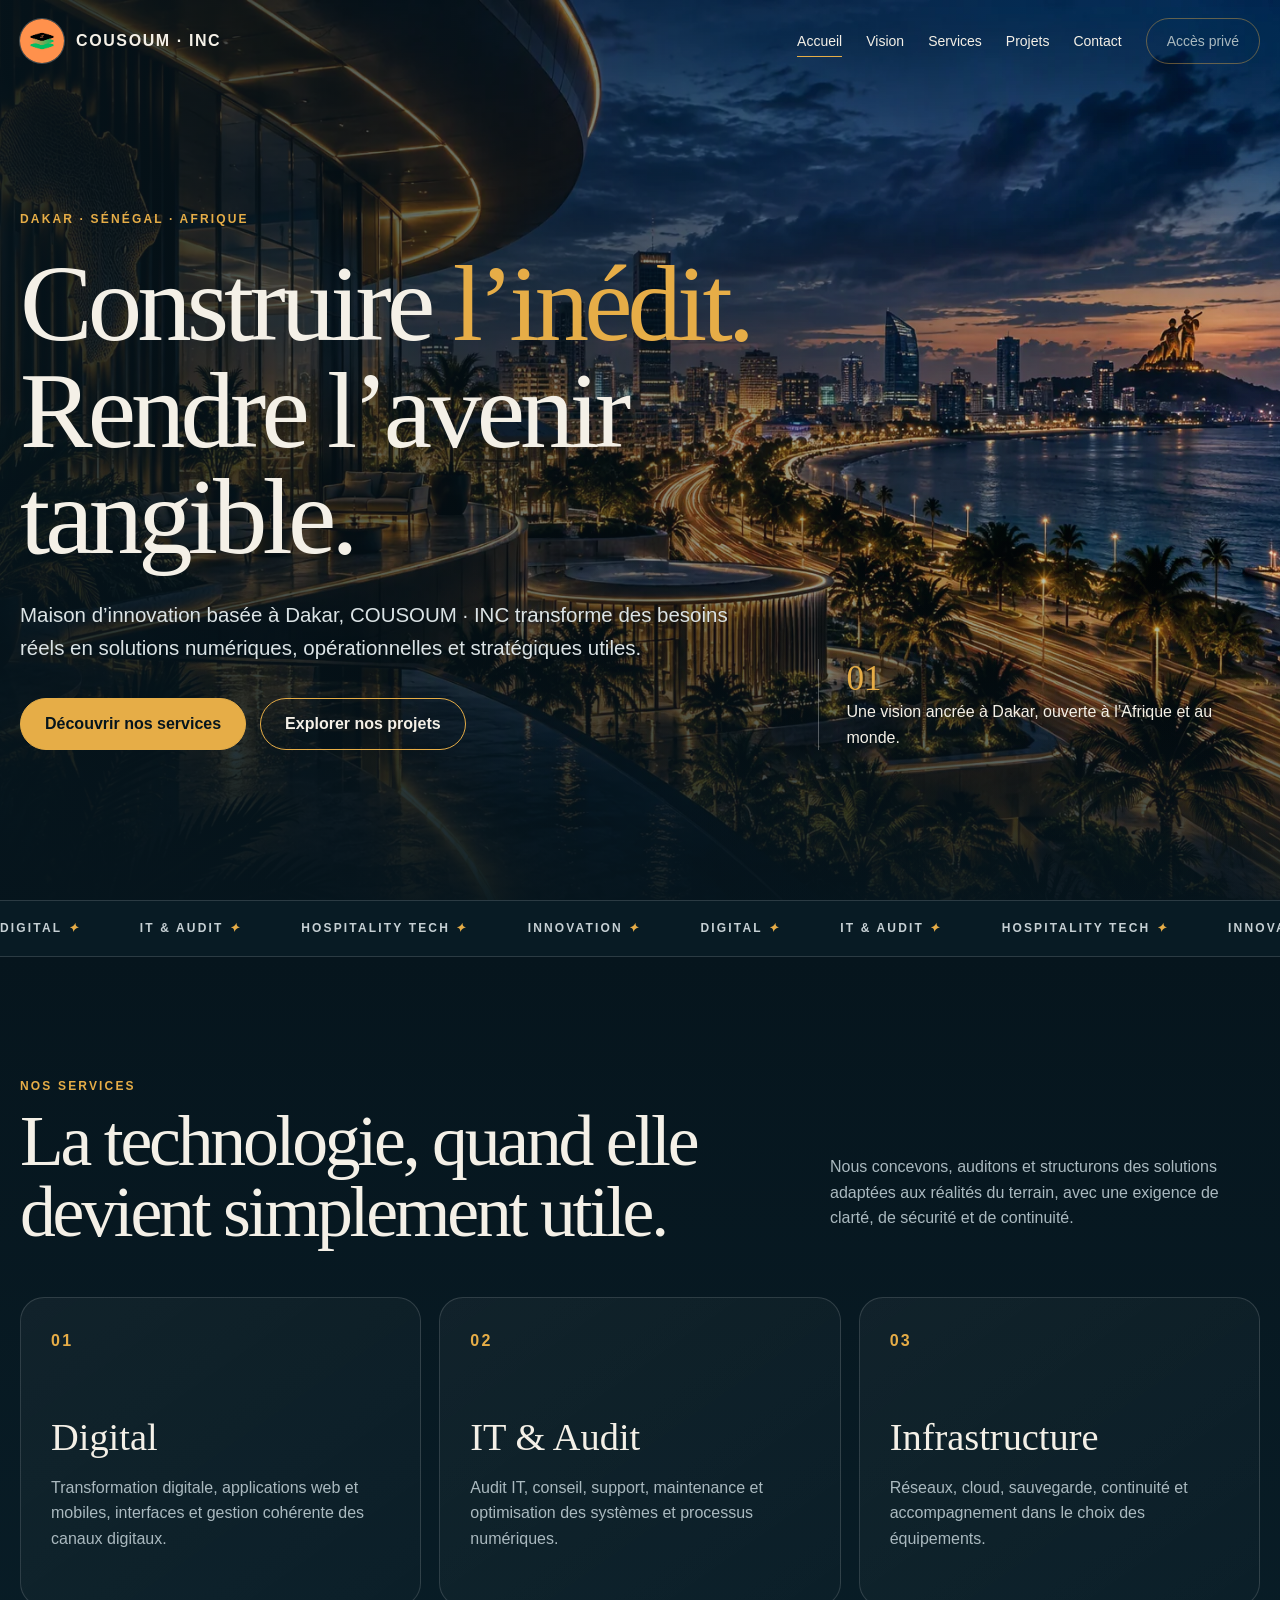
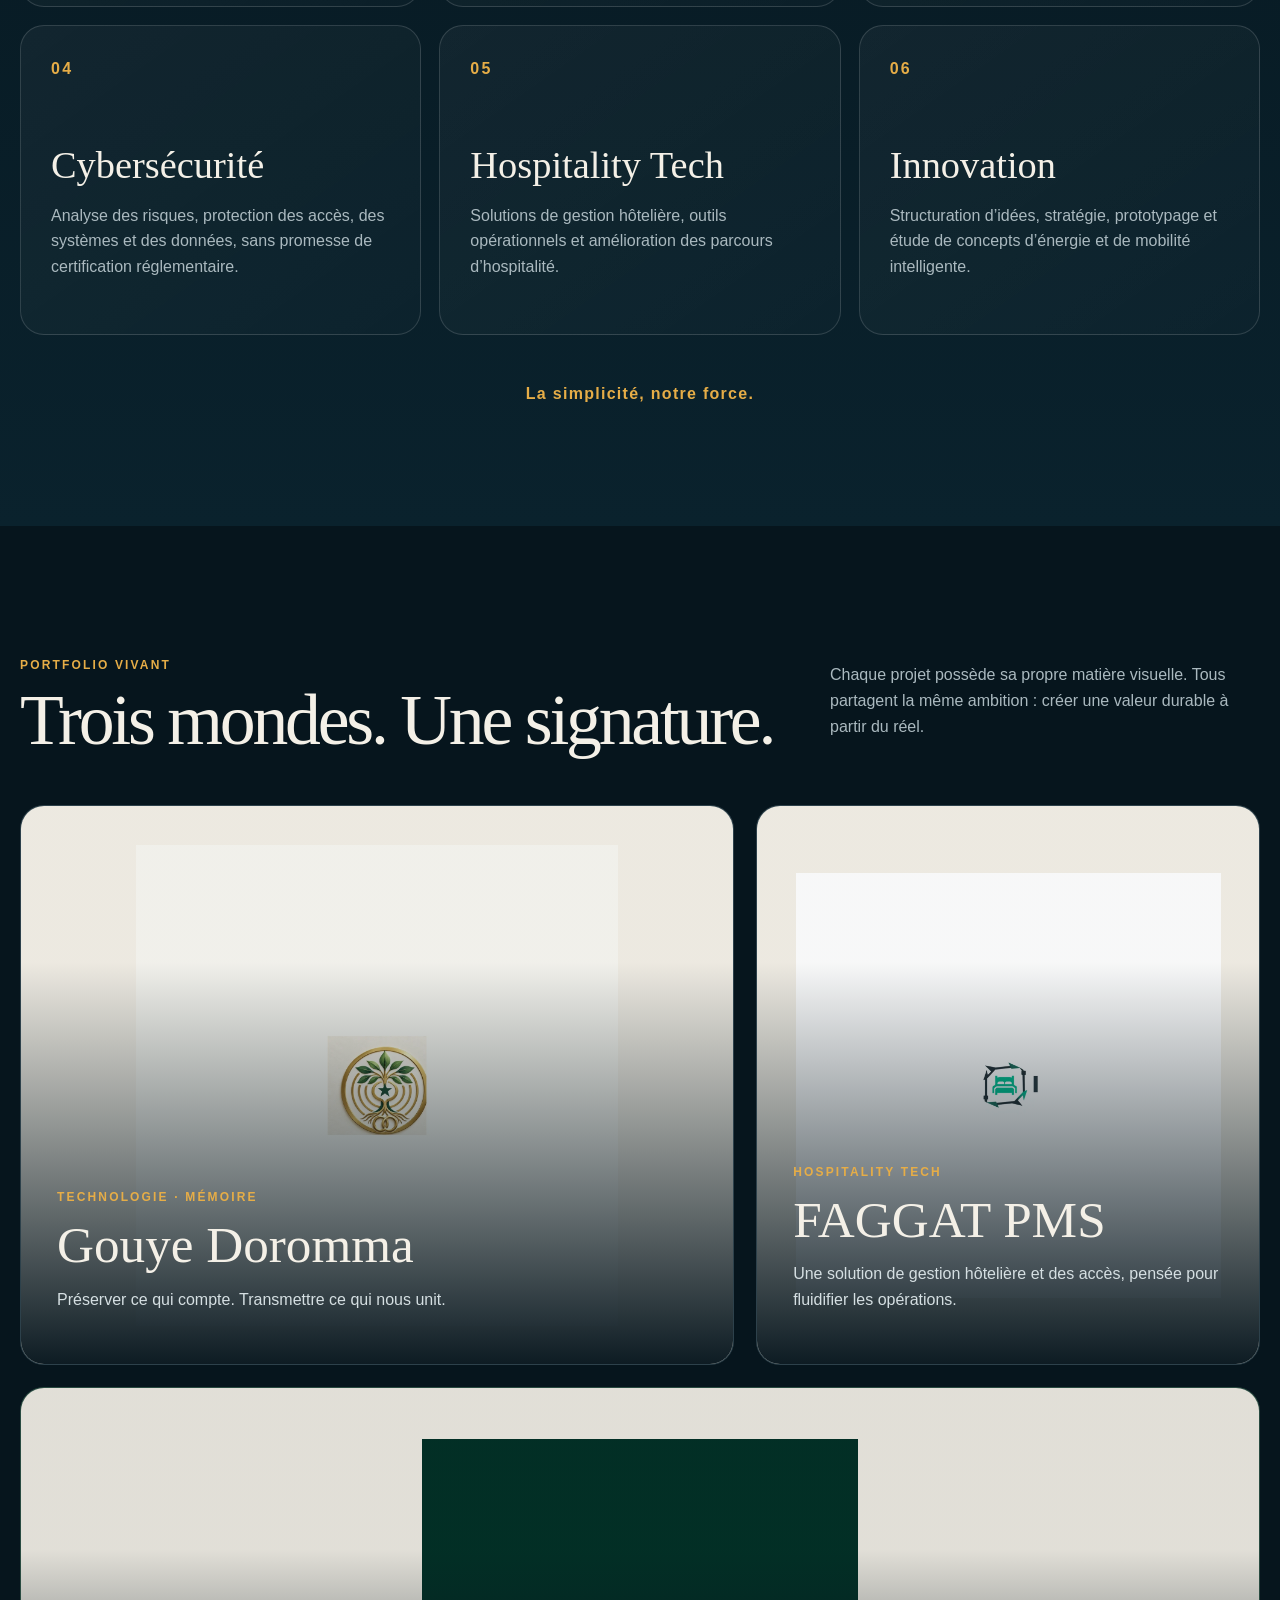
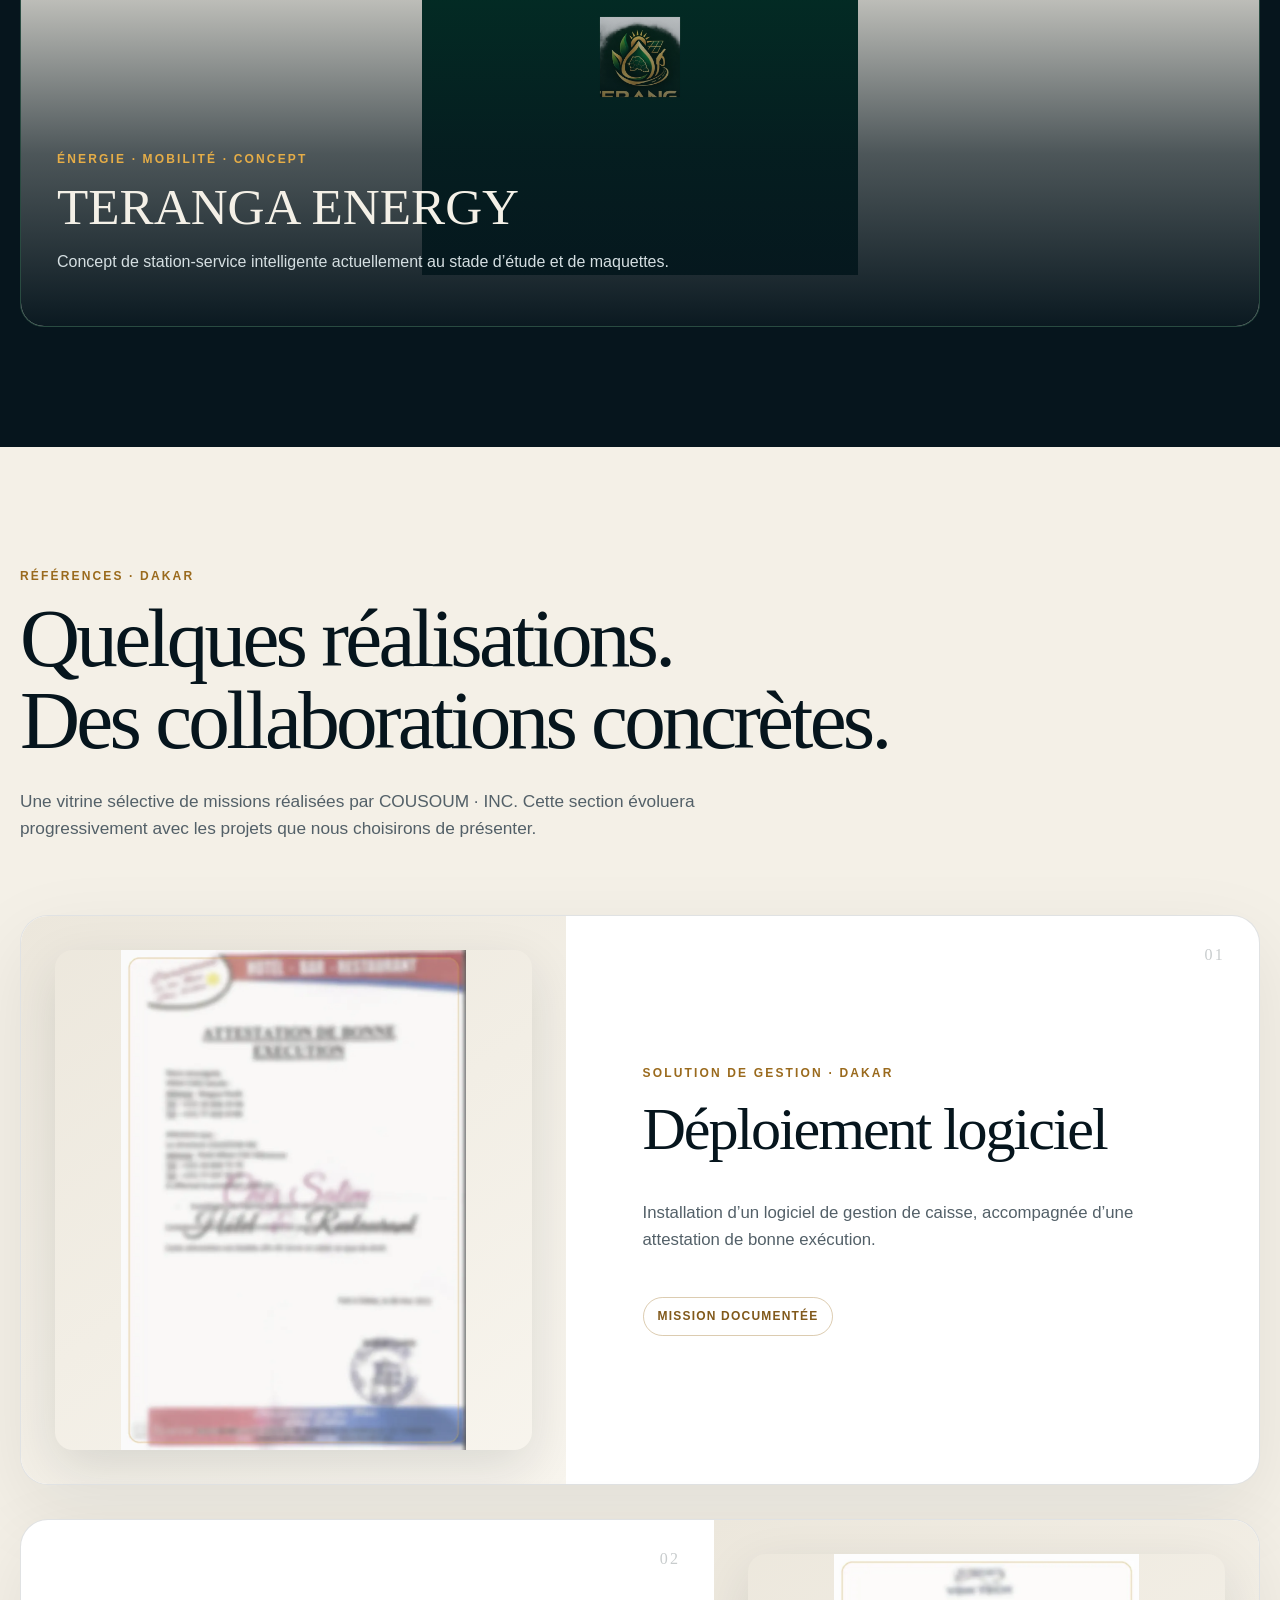
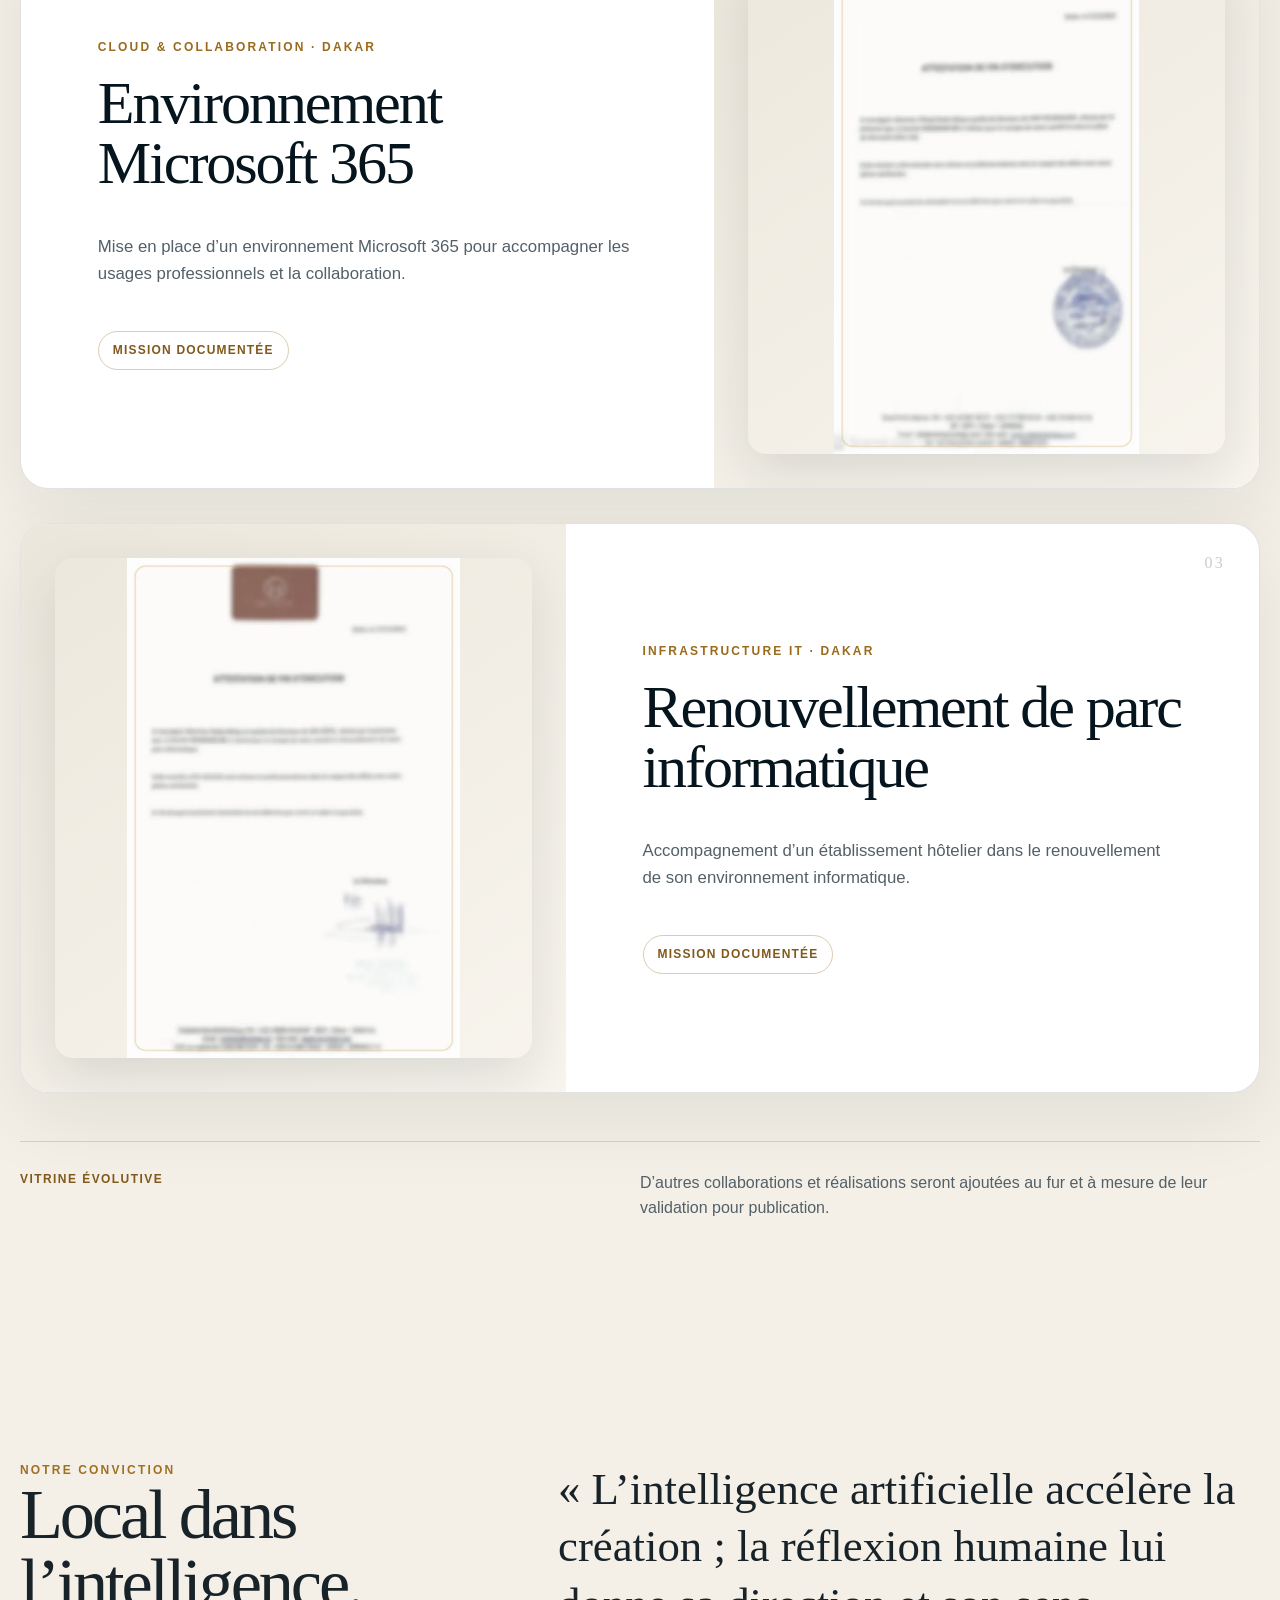
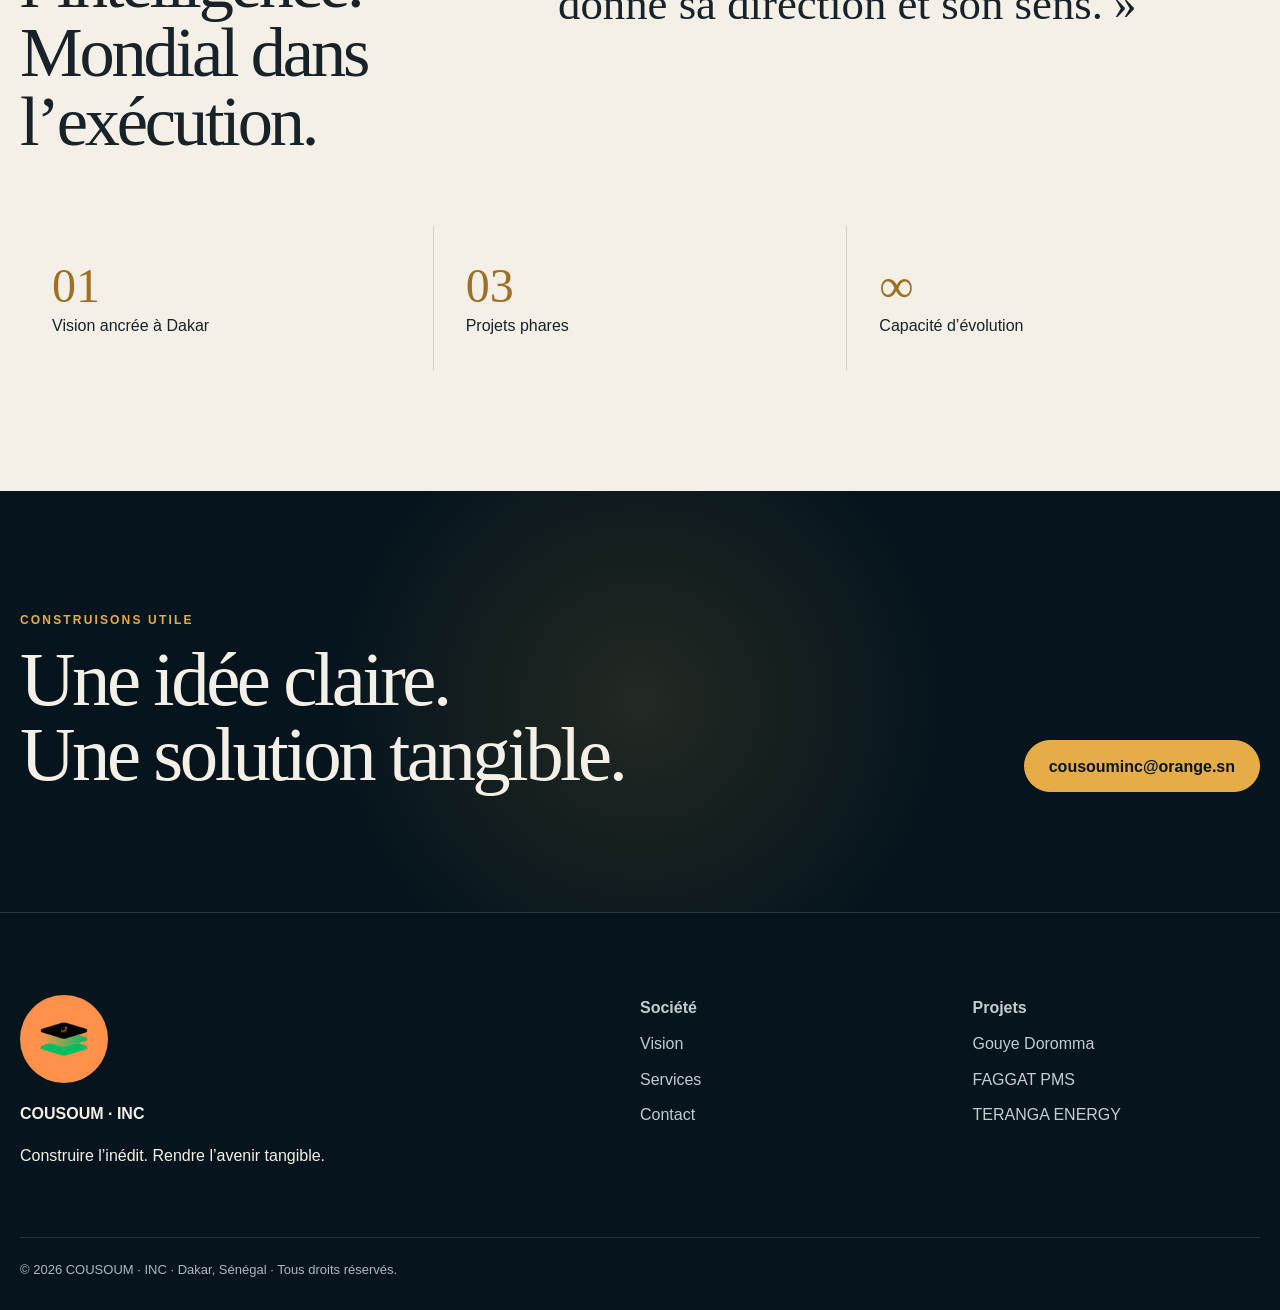
==== commit 71621d1a: "Add files via upload" ====
--- a/index.html
+++ b/index.html
@@ -1,143 +1,102 @@
 <!doctype html>
-<html lang="fr">
+<html lang="fr-SN">
 <head>
-<meta charset="utf-8">
-<meta name="viewport" content="width=device-width, initial-scale=1, viewport-fit=cover">
-<meta http-equiv="Content-Security-Policy" content="default-src 'self'; script-src 'self'; style-src 'self'; img-src 'self' data:; object-src 'none'; base-uri 'self'; form-action 'none'">
-<meta name="theme-color" content="#06151d">
-<meta name="description" content="COUSOUM · INC — Maison d’innovation basée à Dakar, Sénégal. Construire l’inédit. Rendre l’avenir tangible.">
-<link rel="canonical" href="https://pims5.github.io/cousoum-inc/">
-<meta property="og:title" content="COUSOUM · INC — Construire l’inédit">
-<meta property="og:description" content="Maison d’innovation basée à Dakar, Sénégal.">
-<meta property="og:type" content="website">
-<meta property="og:url" content="https://pims5.github.io/cousoum-inc/">
-<meta property="og:locale" content="fr_FR">
-<meta property="og:image" content="https://pims5.github.io/cousoum-inc/og-cover.jpg">
-<meta property="og:image:width" content="1200">
-<meta property="og:image:height" content="630">
-<meta property="og:image:alt" content="Illustration conceptuelle d’une ville côtière de nuit, aux lumières dorées">
-<meta name="twitter:card" content="summary_large_image">
-<meta name="twitter:title" content="COUSOUM · INC — Construire l’inédit">
-<meta name="twitter:description" content="Maison d’innovation basée à Dakar, Sénégal.">
-<meta name="twitter:image" content="https://pims5.github.io/cousoum-inc/og-cover.jpg">
-<title>COUSOUM · INC — Construire l’inédit</title>
-<link rel="icon" href="favicon.ico">
-<link rel="apple-touch-icon" href="apple-touch-icon.png">
-<link rel="manifest" href="site.webmanifest">
-<script src="js-flag.js"></script>
-<link rel="stylesheet" href="style.css">
+  <meta charset="utf-8">
+  <meta name="viewport" content="width=device-width,initial-scale=1,viewport-fit=cover">
+  <title>COUSOUM · INC | Maison d’innovation à Dakar</title>
+  <meta name="description" content="COUSOUM · INC conçoit des solutions numériques, IT, hôtelières et innovantes depuis Dakar, Sénégal.">
+  <meta name="theme-color" content="#06151d">
+  <link rel="canonical" href="https://pims5.github.io/cousoum-inc/">
+  <link rel="icon" href="favicon.ico">
+  <link rel="apple-touch-icon" href="apple-touch-icon.png">
+  <link rel="manifest" href="site.webmanifest">
+  <link rel="preload" as="image" href="hero-dakar.webp" type="image/webp" fetchpriority="high">
+  <link rel="stylesheet" href="style.css">
+  <meta property="og:type" content="website">
+  <meta property="og:locale" content="fr_SN">
+  <meta property="og:title" content="COUSOUM · INC | Construire l’inédit">
+  <meta property="og:description" content="Construire l’inédit. Rendre l’avenir tangible.">
+  <meta property="og:url" content="https://pims5.github.io/cousoum-inc/">
+  <meta property="og:image" content="https://pims5.github.io/cousoum-inc/hero-dakar.webp">
+  <meta name="twitter:card" content="summary_large_image">
+  <script type="application/ld+json">
+  {"@context":"https://schema.org","@type":"Organization","name":"COUSOUM INC","url":"https://pims5.github.io/cousoum-inc/","logo":"https://pims5.github.io/cousoum-inc/cousoum-logo.jpg","email":"cousouminc@orange.sn","address":{"@type":"PostalAddress","addressLocality":"Dakar","addressCountry":"SN"}}
+  </script>
 </head>
 <body>
-<a class="skip-link" href="#contenu">Aller au contenu</a>
-<header class="site-header">
-<a class="brand" href="#accueil" aria-label="COUSOUM INC, accueil">COUSOUM <span>·</span> INC</a>
-<button class="menu-toggle" aria-expanded="false" aria-controls="navigation">Menu</button>
-<nav id="navigation" class="navigation" aria-label="Navigation principale">
-<a href="#projets">Projets</a><a href="#solutions">Solutions</a><a href="#services">Services</a><a href="#references">Références</a><a href="#contact">Contact</a>
+<a class="skip" href="#main">Aller au contenu</a>
+<header class="header" data-header>
+  <div class="container nav">
+    <a class="brand" href="index.html" aria-label="COUSOUM INC, accueil"><img src="cousoum-logo.jpg" width="44" height="44" alt="Logo COUSOUM INC"><span>COUSOUM · INC</span></a>
+    <nav class="desktop" aria-label="Navigation principale"><a aria-current="page" href="index.html">Accueil</a><a href="#vision">Vision</a><a href="#services">Services</a><a href="#portfolio">Projets</a><a href="mailto:cousouminc@orange.sn">Contact</a><span class="private-disabled" aria-label="Accès privé indisponible">Accès privé</span></nav>
+    <button class="menu-btn" type="button" data-menu aria-expanded="false" aria-controls="mobileMenu" aria-label="Ouvrir le menu"><span></span><span></span></button>
+  </div>
+</header>
+<nav id="mobileMenu" class="mobile-menu" aria-label="Navigation mobile" hidden>
+  <ol><li><a href="index.html">01 Accueil</a></li><li><a href="#vision">02 Vision</a></li><li><a href="#services">03 Services</a></li><li><a href="#portfolio">04 Projets</a></li><li><a href="mailto:cousouminc@orange.sn">05 Contact</a></li></ol>
+  <p class="mobile-note">L’espace privé sera activé uniquement avec une authentification sécurisée.</p>
 </nav>
-</header>
-<main id="contenu" tabindex="-1">
-<section class="hero" id="accueil">
-<div class="hero-content">
-<p class="eyebrow">MAISON D’INNOVATION · DAKAR, SÉNÉGAL</p>
-<h1>Construire<br><em>l’inédit.</em></h1>
-<p class="hero-subtitle">Rendre l’avenir tangible.</p>
-<a class="text-link" href="#projets">Explorer nos projets <span aria-hidden="true">↗</span></a>
-</div>
-<p class="hero-note">La réflexion humaine donne une direction à la technologie.</p>
-</section>
+<main id="main">
+  <section class="hero" aria-labelledby="hero-title">
+    <div class="hero-media"><img src="hero-dakar.webp" width="1920" height="1080" alt="Vue panoramique de Dakar et de son littoral" fetchpriority="high" decoding="async"></div>
+    <div class="container hero-grid"><div class="reveal"><div class="eyebrow">Dakar · Sénégal · Afrique</div><h1 id="hero-title">Construire <em>l’inédit.</em><br>Rendre l’avenir tangible.</h1><p class="lead">Maison d’innovation basée à Dakar, COUSOUM · INC transforme des besoins réels en solutions numériques, opérationnelles et stratégiques utiles.</p><div class="actions"><a class="btn gold" href="#services">Découvrir nos services</a><a class="btn" href="#portfolio">Explorer nos projets</a></div></div><aside class="hero-side reveal"><strong>01</strong><span>Une vision ancrée à Dakar, ouverte à l’Afrique et au monde.</span></aside></div>
+  </section>
+  <div class="marquee" aria-hidden="true"><div class="marquee-track"><span>DIGITAL <i>✦</i></span><span>IT & AUDIT <i>✦</i></span><span>HOSPITALITY TECH <i>✦</i></span><span>INNOVATION <i>✦</i></span><span>DIGITAL <i>✦</i></span><span>IT & AUDIT <i>✦</i></span><span>HOSPITALITY TECH <i>✦</i></span><span>INNOVATION <i>✦</i></span></div></div>
 
-<section class="intro section" id="vision">
-<p class="eyebrow">NOTRE VISION</p>
-<div><h2>Les idées ne sont qu’un début.</h2>
-<p class="lead">Nous imaginons et construisons des expériences, des services et des outils qui rapprochent les possibilités d’aujourd’hui des réalités de demain.</p></div>
-</section>
+  <section id="services" class="services" aria-labelledby="services-title"><div class="container">
+    <div class="section-head reveal"><div><div class="eyebrow">Nos services</div><h2 id="services-title">La technologie, quand elle devient simplement utile.</h2></div><p>Nous concevons, auditons et structurons des solutions adaptées aux réalités du terrain, avec une exigence de clarté, de sécurité et de continuité.</p></div>
+    <div class="service-grid">
+      <article class="service-card reveal"><span>01</span><h3>Digital</h3><p>Transformation digitale, applications web et mobiles, interfaces et gestion cohérente des canaux digitaux.</p></article>
+      <article class="service-card reveal"><span>02</span><h3>IT & Audit</h3><p>Audit IT, conseil, support, maintenance et optimisation des systèmes et processus numériques.</p></article>
+      <article class="service-card reveal"><span>03</span><h3>Infrastructure</h3><p>Réseaux, cloud, sauvegarde, continuité et accompagnement dans le choix des équipements.</p></article>
+      <article class="service-card reveal"><span>04</span><h3>Cybersécurité</h3><p>Analyse des risques, protection des accès, des systèmes et des données, sans promesse de certification réglementaire.</p></article>
+      <article class="service-card reveal"><span>05</span><h3>Hospitality Tech</h3><p>Solutions de gestion hôtelière, outils opérationnels et amélioration des parcours d’hospitalité.</p></article>
+      <article class="service-card reveal"><span>06</span><h3>Innovation</h3><p>Structuration d’idées, stratégie, prototypage et étude de concepts d’énergie et de mobilité intelligente.</p></article>
+    </div>
+    <p class="service-signature reveal">La simplicité, notre force.</p>
+  </div></section>
 
-<section class="projects section" id="projets">
-<div class="section-heading"><p class="eyebrow">PROJETS</p><h2>Des idées en mouvement.</h2></div>
-<div class="project-grid">
+  <section id="portfolio"><div class="container"><div class="section-head reveal"><div><div class="eyebrow">Portfolio vivant</div><h2>Trois mondes. Une signature.</h2></div><p>Chaque projet possède sa propre matière visuelle. Tous partagent la même ambition : créer une valeur durable à partir du réel.</p></div>
+    <div class="projects">
+      <article class="project-card reveal" data-parallax><img loading="lazy" decoding="async" src="gouye-doromma-icon.webp" width="1600" height="1600" alt="Icône de l’identité visuelle ANNEAUX de Gouye Doromma"><div class="project-content"><div class="eyebrow">Technologie · Mémoire</div><h3>Gouye Doromma</h3><p>Préserver ce qui compte. Transmettre ce qui nous unit.</p></div></article>
+      <article class="project-card reveal" data-parallax><img loading="lazy" decoding="async" src="faggat-icon.webp" width="1600" height="1600" alt="Icône du logo officiel FAGGAT PMS"><div class="project-content"><div class="eyebrow">Hospitality Tech</div><h3>FAGGAT PMS</h3><p>Une solution de gestion hôtelière et des accès, pensée pour fluidifier les opérations.</p></div></article>
+      <article class="project-card project-card--teranga reveal"><img loading="lazy" decoding="async" src="teranga-energy-icon.webp" width="1600" height="1600" alt="Icône du logo TERANGA ENERGY"><div class="project-content"><div class="eyebrow">Énergie · Mobilité · Concept</div><h3>TERANGA ENERGY</h3><p>Concept de station-service intelligente actuellement au stade d’étude et de maquettes.</p></div></article>
+    </div>
+  </div></section>
 
-<article class="project-card">
-<figure class="project-figure"><img src="gouye-doromma-800.webp" width="800" height="533" loading="lazy" decoding="async" alt="Un baobab doré aux branches chargées de photographies, au bord d’une ville illuminée"><figcaption>Illustration conceptuelle</figcaption></figure>
-<p class="project-type">MÉMOIRE · PATRIMOINE · TRANSMISSION</p><h3>Gouye Doromma</h3><p>Préserver ce qui compte. Transmettre ce qui nous unit.</p><span class="status">Projet en développement</span>
-</article>
+  <section class="references" id="references" aria-labelledby="references-title">
+    <div class="container">
+      <div class="references-intro reveal">
+        <div class="eyebrow">Références · Dakar</div>
+        <h2 id="references-title">Quelques réalisations.<br>Des collaborations concrètes.</h2>
+        <p>Une vitrine sélective de missions réalisées par COUSOUM · INC. Cette section évoluera progressivement avec les projets que nous choisirons de présenter.</p>
+      </div>
 
-<article class="project-card">
-<div class="logo-plate"><img src="faggat-logo.webp" width="800" height="324" decoding="async" alt="Logo FAGGAT PMS"></div>
-<figure class="project-figure"><img src="faggat-800.webp" width="800" height="533" loading="lazy" decoding="async" alt="La réception d’un hôtel de luxe, avec des interfaces numériques flottantes"><figcaption>Illustration conceptuelle. Elle ne représente pas l’interface du produit.</figcaption></figure>
-<p class="project-type">HOSPITALITY TECH · PMS</p><h3>FAGGAT PMS Premium</h3><p>Un système de gestion hôtelière pensé depuis Dakar : réservations, facturation, point de vente et suivi des chambres.</p><span class="status">Prototype</span>
-</article>
+      <div class="reference-showcase">
+        <article class="reference-item reveal">
+          <div class="reference-visual"><img loading="lazy" decoding="async" src="reference-chez-salim-preview.webp" alt="Aperçu volontairement anonymisé d’une attestation de bonne exécution"></div>
+          <div class="reference-copy"><span class="reference-index">01</span><div class="eyebrow">Solution de gestion · Dakar</div><h3>Déploiement logiciel</h3><p>Installation d’un logiciel de gestion de caisse, accompagnée d’une attestation de bonne exécution.</p><span class="reference-label">Mission documentée</span></div>
+        </article>
 
-<article class="project-card">
-<figure class="project-figure"><img src="teranga-energy-800.webp" width="800" height="533" loading="lazy" decoding="async" alt="Des arbres solaires dorés face à une baie au coucher du soleil"><figcaption>Illustration conceptuelle. Elle ne représente pas une réalisation.</figcaption></figure>
-<p class="project-type">ÉNERGIE · MOBILITÉ</p><h3>TERANGA ENERGY</h3><p>Explorer une nouvelle génération de services énergétiques.</p><span class="status">Concept porté par COUSOUM · INC</span>
-</article>
+        <article class="reference-item reverse reveal">
+          <div class="reference-visual"><img loading="lazy" decoding="async" src="reference-vdn-tech-preview.webp" alt="Aperçu volontairement anonymisé d’une attestation liée à Microsoft 365"></div>
+          <div class="reference-copy"><span class="reference-index">02</span><div class="eyebrow">Cloud & collaboration · Dakar</div><h3>Environnement Microsoft 365</h3><p>Mise en place d’un environnement Microsoft 365 pour accompagner les usages professionnels et la collaboration.</p><span class="reference-label">Mission documentée</span></div>
+        </article>
 
-</div>
-</section>
+        <article class="reference-item reveal">
+          <div class="reference-visual"><img loading="lazy" decoding="async" src="reference-iris-hotel-preview.webp" alt="Aperçu volontairement anonymisé d’une attestation relative à un parc informatique"></div>
+          <div class="reference-copy"><span class="reference-index">03</span><div class="eyebrow">Infrastructure IT · Dakar</div><h3>Renouvellement de parc informatique</h3><p>Accompagnement d’un établissement hôtelier dans le renouvellement de son environnement informatique.</p><span class="reference-label">Mission documentée</span></div>
+        </article>
+      </div>
 
-<section class="solutions section" id="solutions">
-<div class="section-heading"><p class="eyebrow">NOS SOLUTIONS</p><h2>Des idées claires. Des solutions utiles.</h2><p class="lead">Ce que COUSOUM · INC conçoit.</p></div>
-<ul class="item-grid">
-<li><h3>Sites web</h3><p>Des sites clairs, rapides et pensés d’abord pour le mobile.</p></li>
-<li><h3>Applications utiles</h3><p>Des applications qui répondent à un besoin précis, sans fonctions superflues.</p></li>
-<li><h3>Outils de gestion</h3><p>Des outils pour organiser, suivre et simplifier le travail au quotidien.</p></li>
-<li><h3>Solutions hôtelières</h3><p>Des solutions pour les opérations et les supports digitaux de l’hôtellerie.</p></li>
-</ul>
-</section>
+      <div class="references-note reveal"><span>Vitrine évolutive</span><p>D’autres collaborations et réalisations seront ajoutées au fur et à mesure de leur validation pour publication.</p></div>
+    </div>
+  </section>
 
-<section class="services section" id="services">
-<div class="section-heading"><p class="eyebrow">NOS SERVICES</p><h2>Travailler avec nous.</h2><p class="lead">Comment un client peut travailler avec COUSOUM · INC.</p></div>
-<ul class="item-grid">
-<li><h3>Conseil &amp; cadrage</h3><p>Clarifier le besoin, le périmètre et les priorités.</p></li>
-<li><h3>Stratégie &amp; identité visuelle</h3><p>Donner à un projet une direction et une image cohérentes.</p></li>
-<li><h3>UX/UI Design</h3><p>Concevoir des parcours et des écrans simples à utiliser.</p></li>
-<li><h3>Prototypage</h3><p>Rendre une idée visible et testable avant de la construire.</p></li>
-<li><h3>Développement</h3><p>Construire des sites, des applications et des outils fiables.</p></li>
-<li><h3>Accompagnement de projets innovants</h3><p>Suivre un projet pas à pas, de l’idée à sa mise en œuvre.</p></li>
-</ul>
-</section>
+  <section class="light" id="vision"><div class="container manifesto"><div class="reveal"><div class="eyebrow">Notre conviction</div><h2>Local dans l’intelligence. Mondial dans l’exécution.</h2></div><blockquote class="reveal">« L’intelligence artificielle accélère la création ; la réflexion humaine lui donne sa direction et son sens. »</blockquote></div><div class="container stats reveal"><div class="stat"><strong>01</strong><span>Vision ancrée à Dakar</span></div><div class="stat"><strong>03</strong><span>Projets phares</span></div><div class="stat"><strong>∞</strong><span>Capacité d’évolution</span></div></div></section>
 
-<section class="approach section" id="humain-ia">
-<p class="eyebrow">HUMAIN × IA</p>
-<h2>L’intelligence artificielle accélère la création&nbsp;; <em>la réflexion humaine lui donne sa direction et son sens.</em></h2>
-<p class="lead">Notre principe : 50&nbsp;% humain, 50&nbsp;% IA. C’est une philosophie, pas une mesure. Nous utilisons les outils comme des leviers, jamais comme une finalité. Chaque projet commence par une question utile, se construit avec méthode et progresse au contact du réel.</p>
-</section>
-
-<section class="references section" id="references">
-<div class="section-heading"><p class="eyebrow">CLIENTS &amp; RÉFÉRENCES</p><h2>Peu de références. Beaucoup de substance.</h2></div>
-<article class="client">
-<p class="client-label">CLIENT ACTUEL</p>
-<h3>Iris Hôtel Beach Resort</h3>
-<p class="client-meta">Hospitality · Digital · Dakar</p>
-<p class="client-quote">« Une collaboration au quotidien. »</p>
-<p class="lead">COUSOUM · INC accompagne Iris Hôtel dans la gestion et l’évolution de ses supports digitaux.</p>
-<ul class="client-list">
-<li>Administration de supports digitaux</li>
-<li>Maintenance de supports digitaux</li>
-<li>Retouche et mise à jour d’affiches</li>
-<li>Mise à jour de la carte</li>
-</ul>
-</article>
-</section>
-
-<section class="manifesto section" id="manifeste">
-<p class="eyebrow">MANIFESTE</p>
-<p class="manifesto-line">La crédibilité ne se proclame pas. Elle se construit.</p>
-<p class="manifesto-line">Nous préférons le réel à l’apparence.</p>
-<p class="manifesto-line">La communication vient amplifier la réalité. Jamais la remplacer.</p>
-<p class="manifesto-line">Local dans l’intelligence. Mondial dans l’exécution.</p>
-</section>
-
-<section class="contact section" id="contact">
-<p class="eyebrow">CONTACT</p>
-<h2>Un projet en tête&nbsp;?</h2>
-<p>Vous avez une idée, un besoin ou un projet à structurer ? Présentez-nous l’essentiel. Nous étudions votre demande et préparons un devis gratuit, adapté au périmètre identifié.</p>
-<a class="button" href="mailto:cousouminc@orange.sn?subject=Demande%20de%20devis">Obtenir un devis gratuit</a>
-<p class="contact-address">cousouminc@orange.sn</p>
-</section>
+  <section class="contact" id="contact"><div class="container contact-inner reveal"><div><div class="eyebrow">Construisons utile</div><h2>Une idée claire.<br>Une solution tangible.</h2></div><a class="btn gold" href="mailto:cousouminc@orange.sn">cousouminc@orange.sn</a></div></section>
 </main>
-<footer><a class="brand" href="#accueil">COUSOUM <span>·</span> INC</a><p>Construire l’inédit. Rendre l’avenir tangible.<br>La simplicité, notre force.</p><small>© <span id="year">2026</span> COUSOUM · INC. Tous droits réservés.</small></footer>
-<script src="site.js"></script>
-</body>
-</html>
+<footer class="footer"><div class="container"><div class="footer-grid"><div><img class="footer-logo" src="cousoum-logo.jpg" width="88" height="88" alt="Logo COUSOUM INC"><strong>COUSOUM · INC</strong><p>Construire l’inédit. Rendre l’avenir tangible.</p></div><nav aria-label="Société"><strong>Société</strong><a href="#vision">Vision</a><a href="#services">Services</a><a href="mailto:cousouminc@orange.sn">Contact</a></nav><nav aria-label="Projets"><strong>Projets</strong><a href="#portfolio">Gouye Doromma</a><a href="#portfolio">FAGGAT PMS</a><a href="#portfolio">TERANGA ENERGY</a></nav></div><div class="copyright">© 2026 COUSOUM · INC · Dakar, Sénégal · Tous droits réservés.</div></div></footer>
+<script src="site.js" defer></script>
+</body></html>
--- a/style.css
+++ b/style.css
@@ -1,76 +1,50 @@
-:root{--night:#06151d;--navy:#0a222d;--gold:#e6ad47;--cream:#f4f0e7;--muted:#b7c0c1;--line:rgba(244,240,231,.18)}
-*{box-sizing:border-box}html{scroll-behavior:smooth;scroll-padding-top:84px}body{margin:0;background:var(--night);color:var(--cream);font-family:Inter,-apple-system,BlinkMacSystemFont,"Segoe UI",sans-serif;line-height:1.6}a{color:inherit;text-decoration:none}.site-header{height:78px;padding:0 6vw;display:flex;align-items:center;justify-content:space-between;border-bottom:1px solid var(--line);background:rgba(6,21,29,.96);position:sticky;top:0;z-index:10}.brand{font-size:1rem;letter-spacing:.16em;font-weight:750;white-space:nowrap}.brand span{color:var(--gold)}.navigation{display:flex;gap:2rem}.navigation a{font-size:.86rem;color:var(--muted)}.navigation a:hover,.navigation a:focus-visible,.text-link:hover{color:var(--gold)}.menu-toggle{display:none;background:transparent;color:var(--cream);border:1px solid var(--line);padding:.55rem .8rem}.hero{min-height:78vh;position:relative;display:flex;align-items:center;padding:8vh 10vw;background:linear-gradient(100deg,rgba(6,21,29,.98),rgba(6,21,29,.78)),url("hero-dakar.webp") center/cover no-repeat}.hero-content{position:relative;max-width:850px}.eyebrow{color:var(--gold);font-size:.72rem;letter-spacing:.2em;font-weight:700}.hero h1{font-size:clamp(4rem,10vw,9.5rem);line-height:.91;letter-spacing:-.065em;margin:2rem 0 1rem}.hero h1 em,.approach h2 em{color:var(--gold);font-style:normal}.hero-subtitle{font-size:clamp(1.3rem,3vw,2rem);margin:0 0 2.4rem}.text-link{display:inline-flex;gap:1.3rem;align-items:center;border-bottom:1px solid var(--gold);padding-bottom:.65rem;font-size:.95rem}.text-link span{color:var(--gold)}.hero-note{position:absolute;bottom:1.5rem;right:6vw;color:var(--muted);font-size:.75rem;max-width:260px;text-align:right}.section{padding:7rem 10vw}.intro{display:grid;grid-template-columns:.7fr 1.3fr;gap:4rem;background:var(--cream);color:var(--night)}.intro .eyebrow{color:#8b5b0a}.section h2{font-size:clamp(2.3rem,5vw,5rem);line-height:1.05;letter-spacing:-.045em;margin:.5rem 0 1.5rem}.lead{font-size:clamp(1.1rem,2vw,1.45rem);max-width:780px;color:#536067}.projects{background:var(--navy)}.section-heading{margin-bottom:3rem}.project-grid{display:grid;grid-template-columns:repeat(3,1fr);gap:1rem}.project-card{border:1px solid var(--line);padding:2rem;min-height:330px;display:flex;flex-direction:column;align-items:flex-start;transition:transform .25s,border-color .25s}.project-card:hover{transform:translateY(-5px);border-color:var(--gold)}.project-number{font-size:2rem;color:var(--gold);font-weight:300}.project-type{font-size:.67rem;letter-spacing:.15em;color:var(--muted);margin-top:2.5rem}.project-card h3{font-size:1.55rem;line-height:1.2}.project-card p:not(.project-type){color:var(--muted)}.status{margin-top:auto;padding-top:1rem;font-size:.72rem;color:var(--gold)}.approach{background:var(--night)}.approach .lead{color:var(--muted)}.contact{background:#102b34}.contact p:not(.eyebrow){color:var(--muted);margin-bottom:2rem}footer{padding:2.5rem 6vw;display:flex;align-items:center;justify-content:space-between;gap:1rem;border-top:1px solid var(--line);flex-wrap:wrap}footer p,footer small{color:var(--muted);font-size:.78rem}.navigation a:focus-visible,.text-link:focus-visible,.menu-toggle:focus-visible{outline:2px solid var(--gold);outline-offset:5px}
-@media(max-width:760px){.site-header{height:68px;padding:0 5vw}.menu-toggle{display:block}.navigation{display:none;position:absolute;left:0;right:0;top:68px;padding:1rem 5vw 1.5rem;background:var(--night);border-bottom:1px solid var(--line);flex-direction:column;gap:1rem}.navigation.is-open{display:flex}.hero{min-height:75vh;padding:6rem 7vw;background-position:60% center}.hero h1{font-size:clamp(3rem,14.5vw,7rem)}.hero-note{left:7vw;right:auto;text-align:left}.section{padding:4.5rem 7vw}.intro{grid-template-columns:1fr;gap:1rem}.project-grid{grid-template-columns:1fr}.project-card{min-height:280px}footer{align-items:flex-start;flex-direction:column;gap:.4rem}}
-@media(prefers-reduced-motion:reduce){html{scroll-behavior:auto}*,*::before,*::after{transition:none!important;animation:none!important}}
+:root{--ink:#06151d;--navy:#0a222d;--gold:#e6ad47;--cream:#f4f0e7;--white:#fff;--muted:#aab9bf;--line:rgba(255,255,255,.14);--max:1240px;--radius:24px;--ease:cubic-bezier(.16,1,.3,1)}
+*{box-sizing:border-box}html{scroll-behavior:smooth;background:var(--ink)}body{margin:0;color:var(--cream);background:var(--ink);font-family:Inter,-apple-system,BlinkMacSystemFont,"Segoe UI",sans-serif;line-height:1.6;overflow-x:hidden}a{color:inherit;text-decoration:none}img{display:block;max-width:100%}.container{width:min(calc(100% - 40px),var(--max));margin:auto}.skip{position:fixed;left:12px;top:-80px;background:var(--gold);color:var(--ink);padding:12px 16px;z-index:10000}.skip:focus{top:12px}a:focus-visible,button:focus-visible{outline:3px solid var(--gold);outline-offset:4px}.header{position:fixed;inset:0 0 auto;z-index:1000;transition:.35s var(--ease)}.header.scrolled{background:rgba(6,21,29,.88);backdrop-filter:blur(18px);border-bottom:1px solid var(--line)}.nav{min-height:82px;display:flex;align-items:center;justify-content:space-between;gap:24px}.brand{display:flex;align-items:center;gap:12px;font-weight:900;letter-spacing:.1em}.brand img{border-radius:50%;object-fit:cover;box-shadow:0 0 0 1px rgba(255,255,255,.25)}.desktop{display:flex;align-items:center;gap:24px;font-size:14px}.desktop a{position:relative}.desktop a:not(.btn)::after{content:"";position:absolute;left:0;right:100%;bottom:-5px;height:1px;background:var(--gold);transition:.3s var(--ease)}.desktop a:hover::after,.desktop a[aria-current="page"]::after{right:0}.private-disabled{min-height:46px;padding:0 20px;border:1px solid rgba(230,173,71,.42);border-radius:999px;display:inline-flex;align-items:center;color:var(--muted);cursor:not-allowed}.menu-btn{display:none;width:50px;height:50px;border:1px solid var(--line);border-radius:50%;background:rgba(255,255,255,.05);color:var(--cream)}.menu-btn span{display:block;width:24px;height:1px;background:var(--gold);margin:7px auto}.mobile-menu{position:fixed;inset:0;z-index:950;background:radial-gradient(circle at 80% 10%,rgba(230,173,71,.16),transparent 34%),var(--ink);padding:max(120px,calc(env(safe-area-inset-top) + 92px)) max(24px,env(safe-area-inset-right)) max(40px,env(safe-area-inset-bottom)) max(24px,env(safe-area-inset-left));overflow:auto}.mobile-menu[hidden]{display:none}.mobile-menu ol{list-style:none;padding:0;margin:0}.mobile-menu li{border-top:1px solid var(--line)}.mobile-menu a{display:block;padding:18px 0;font:clamp(1.8rem,8vw,3rem)/1 Georgia,"Times New Roman",serif}.mobile-note{max-width:480px;color:var(--muted)}.eyebrow{color:var(--gold);font-size:12px;font-weight:900;letter-spacing:.18em;text-transform:uppercase}.hero{min-height:100svh;position:relative;display:flex;align-items:end;padding:150px 0 90px;isolation:isolate}.hero-media{position:absolute;inset:0;z-index:-2}.hero-media img{width:100%;height:100%;object-fit:cover;object-position:center 45%;filter:saturate(.92) contrast(1.03)}.hero::after{content:"";position:absolute;inset:0;z-index:-1;background:linear-gradient(90deg,rgba(6,21,29,.88) 0%,rgba(6,21,29,.52) 46%,rgba(6,21,29,.08) 100%),linear-gradient(0deg,rgba(6,21,29,.92),transparent 38%)}.hero-grid{display:grid;grid-template-columns:1.25fr .75fr;gap:60px;align-items:end}.hero h1,h2{font-family:Georgia,"Times New Roman",serif;font-weight:400;line-height:.98;letter-spacing:-.045em}.hero h1{font-size:clamp(3.4rem,8.5vw,8rem);margin:22px 0 28px;max-width:980px}.hero h1 em{font-style:normal;color:var(--gold)}.lead{font-size:clamp(1.05rem,2vw,1.28rem);color:#dbe3e5;max-width:760px}.hero-side{border-left:1px solid rgba(255,255,255,.3);padding-left:28px}.hero-side strong{display:block;font:2.2rem Georgia,serif;color:var(--gold)}.actions{display:flex;flex-wrap:wrap;gap:14px;margin-top:34px}.btn{min-height:52px;padding:0 24px;border:1px solid var(--gold);border-radius:999px;display:inline-flex;align-items:center;justify-content:center;font-weight:800;transition:.35s var(--ease)}.btn:hover{transform:translateY(-3px);box-shadow:0 14px 40px rgba(230,173,71,.18)}.btn.gold{background:var(--gold);color:var(--ink)}.marquee{overflow:hidden;border-block:1px solid var(--line);background:#081b24}.marquee-track{display:flex;width:max-content;gap:60px;padding:18px 0;animation:scroll 30s linear infinite}.marquee span{font-size:12px;font-weight:900;letter-spacing:.18em;color:#c6d0d4}.marquee i{color:var(--gold)}@keyframes scroll{to{transform:translateX(-50%)}}section{padding:120px 0}.section-head{display:flex;justify-content:space-between;align-items:end;gap:40px;margin-bottom:50px}.section-head h2{font-size:clamp(2.5rem,5.6vw,5.5rem);margin:10px 0 0;max-width:880px}.section-head p{max-width:430px;color:var(--muted)}.services{background:linear-gradient(180deg,var(--ink),var(--navy))}.service-grid{display:grid;grid-template-columns:repeat(3,1fr);gap:18px}.service-card{min-height:310px;padding:30px;border:1px solid var(--line);border-radius:var(--radius);background:linear-gradient(145deg,rgba(255,255,255,.045),rgba(255,255,255,.015));transition:.4s var(--ease)}.service-card:hover{transform:translateY(-6px);border-color:rgba(230,173,71,.5)}.service-card>span{color:var(--gold);font-weight:900;letter-spacing:.14em}.service-card h3{font:clamp(1.8rem,3vw,2.8rem)/1 Georgia,serif;margin:65px 0 18px}.service-card p{color:var(--muted);margin:0}.service-signature{text-align:center;color:var(--gold);font-weight:800;letter-spacing:.08em;margin:46px 0 0}.projects{display:grid;grid-template-columns:repeat(12,1fr);gap:22px}.project-card{position:relative;min-height:560px;border-radius:var(--radius);overflow:hidden;isolation:isolate;border:1px solid var(--line);background:var(--navy)}.project-card:nth-child(1){grid-column:span 7}.project-card:nth-child(2){grid-column:span 5}.project-card:nth-child(3){grid-column:span 12;min-height:540px}.project-card img{position:absolute;inset:0;width:100%;height:100%;object-fit:cover;z-index:-2;transition:1.2s var(--ease)}.project-card::after{content:"";position:absolute;inset:0;z-index:-1;background:linear-gradient(0deg,rgba(6,21,29,.97),rgba(6,21,29,.03) 72%)}.project-card:hover img{transform:scale(1.045)}.project-card--teranga{background:#062d22}.project-card--teranga img{object-fit:contain;object-position:center;padding:clamp(22px,4vw,58px)}.project-card--teranga::after{background:linear-gradient(0deg,rgba(6,21,29,.98) 0%,rgba(6,21,29,.7) 32%,rgba(6,21,29,.08) 70%)}.project-content{position:absolute;left:0;right:0;bottom:0;padding:36px}.project-content h3{font:clamp(2.1rem,4vw,4.3rem)/1 Georgia,serif;margin:12px 0}.project-content p{max-width:660px;color:#d5dfe2}.light{background:var(--cream);color:#182229}.light .eyebrow{color:#9f7022}.manifesto{display:grid;grid-template-columns:.8fr 1.2fr;gap:70px}.manifesto h2{font-size:clamp(2.5rem,5.5vw,5.4rem);margin:0}.manifesto blockquote{margin:0;font:clamp(1.7rem,3.5vw,3.2rem)/1.28 Georgia,serif}.stats{display:grid;grid-template-columns:repeat(3,1fr);gap:1px;background:#d7d2c9;margin-top:70px}.stat{background:var(--cream);padding:32px}.stat strong{display:block;font:3rem Georgia,serif;color:#9f7022}.contact{background:radial-gradient(circle at center,rgba(230,173,71,.13),transparent 45%)}.contact-inner{display:flex;align-items:end;justify-content:space-between;gap:40px}.contact h2{font-size:clamp(2.7rem,6vw,6rem);margin:12px 0 0}.footer{padding:82px 0 30px;border-top:1px solid var(--line)}.footer-grid{display:grid;grid-template-columns:2fr 1fr 1fr;gap:45px}.footer nav{display:flex;flex-direction:column;gap:10px;color:#c2cdd1}.footer-logo{border-radius:50%;object-fit:cover;margin-bottom:18px}.copyright{margin-top:52px;padding-top:22px;border-top:1px solid var(--line);color:var(--muted);font-size:13px}.reveal{opacity:0;transform:translateY(36px);transition:opacity .85s var(--ease),transform .85s var(--ease)}.reveal.in{opacity:1;transform:none}
+@media(max-width:900px){.desktop{display:none}.menu-btn{display:block}.hero-grid,.manifesto{grid-template-columns:1fr}.hero-side{display:none}.hero::after{background:linear-gradient(0deg,rgba(6,21,29,.96) 0%,rgba(6,21,29,.48) 72%,rgba(6,21,29,.16))}.service-grid{grid-template-columns:1fr 1fr}.projects{display:block}.project-card{min-height:520px;margin-bottom:18px}.project-card:nth-child(n){min-height:520px}.section-head{display:block}.stats,.footer-grid{grid-template-columns:1fr}.contact-inner{align-items:flex-start;flex-direction:column}.nav{min-height:72px}section{padding:82px 0}.container{width:min(calc(100% - 30px),var(--max))}.actions{flex-direction:column}.btn{width:100%}.hero{padding-bottom:60px}.header .brand span{font-size:13px}}
+@media(max-width:620px){.service-grid{grid-template-columns:1fr}.service-card{min-height:270px}.service-card h3{margin-top:46px}.project-card--teranga img{padding:18px 14px 150px}.project-content{padding:24px}}
+@media(max-width:430px){.hero h1{font-size:clamp(2.75rem,14vw,4.3rem)}.project-card:nth-child(n){min-height:460px}.mobile-menu a{font-size:clamp(1.65rem,8vw,2.35rem)}.brand img{width:40px;height:40px}}
+@media(max-height:520px) and (orientation:landscape){.hero{min-height:680px;padding:110px 0 48px}.mobile-menu{padding-top:88px}.mobile-menu a{padding:10px 0;font-size:1.65rem}}
+@media(prefers-reduced-motion:reduce){html{scroll-behavior:auto}*{animation:none!important;transition:none!important}.reveal{opacity:1;transform:none}}
 
-/* ===== Phase 3 : ajouts ciblés ===== */
-.hero h1{overflow-wrap:break-word}
-.hero{min-height:78svh}
-.skip-link{position:absolute;left:1rem;top:-4rem;z-index:20;background:var(--gold);color:var(--night);padding:.75rem 1rem;font-weight:700}
-.skip-link:focus{top:calc(.75rem + env(safe-area-inset-top,0px))}
-main:focus{outline:none}
-:focus-visible{outline:2px solid var(--gold);outline-offset:4px}
-.intro :focus-visible,.references :focus-visible{outline-color:#8b5b0a}
-.site-header{height:calc(78px + env(safe-area-inset-top,0px));padding-top:env(safe-area-inset-top,0px);padding-left:max(6vw,env(safe-area-inset-left,0px));padding-right:max(6vw,env(safe-area-inset-right,0px))}
-html{scroll-padding-top:calc(84px + env(safe-area-inset-top,0px))}
-footer{padding-left:max(6vw,env(safe-area-inset-left,0px));padding-right:max(6vw,env(safe-area-inset-right,0px));padding-bottom:calc(2.5rem + env(safe-area-inset-bottom,0px))}
-.navigation a{padding:.6rem 0}
-.menu-toggle{min-height:44px;min-width:44px}
-@media(hover:none){.project-card:hover{transform:none;border-color:var(--line)}}
+/* Responsive hardening: iOS, Android, tablets and foldables */
+html{-webkit-text-size-adjust:100%;text-size-adjust:100%}
+body{min-width:0}
+button,a{-webkit-tap-highlight-color:transparent;touch-action:manipulation}
+img{height:auto}
+.hero-media img{height:100%}
+.service-card,.project-card,.footer-grid>*{min-width:0}
+.hero h1,.section-head h2,.contact h2,.project-content h3{overflow-wrap:break-word}
+@supports(height:100dvh){.mobile-menu{min-height:100dvh}.hero{min-height:100dvh}}
+@media(hover:none){.service-card:hover,.btn:hover{transform:none;box-shadow:none}.project-card:hover img{transform:none}}
+@media(min-width:621px) and (max-width:1024px){.service-grid{grid-template-columns:repeat(2,minmax(0,1fr))}.section-head{align-items:start}.hero h1{font-size:clamp(3.4rem,8vw,6rem)}}
+@media(max-width:380px){.container{width:min(calc(100% - 24px),var(--max))}.brand{gap:8px;letter-spacing:.06em}.brand span{font-size:12px}.hero{padding-top:118px}.hero h1{font-size:clamp(2.45rem,13vw,3.45rem)}.lead{font-size:1rem}.service-card{padding:24px}.project-content{padding:22px}}
+@media(max-height:480px) and (orientation:landscape){.nav{min-height:60px}.hero{min-height:620px;padding-top:92px}.mobile-menu{padding-top:max(76px,calc(env(safe-area-inset-top) + 58px))}.mobile-menu a{font-size:1.45rem;padding:9px 0}}
+@media(orientation:landscape) and (max-width:950px){.hero-media img{object-position:center}.actions{max-width:620px}.service-card{min-height:240px}}
+@media(min-width:1025px){.service-grid{grid-template-columns:repeat(3,minmax(0,1fr))}}
 
-.project-figure{margin:-2rem -2rem 1.5rem;width:calc(100% + 4rem)}
-.project-figure img{display:block;width:100%;height:auto;aspect-ratio:3/2;object-fit:cover}
-.project-figure figcaption{padding:.5rem 2rem 0;font-size:.68rem;color:var(--muted)}
-.project-figure+.project-type{margin-top:0}
-.logo-plate{background:#fff;padding:.7rem 1rem;margin:0 0 1.2rem;width:min(220px,100%)}
-.logo-plate img{display:block;width:100%;height:auto}
-.project-card h3{margin:.4rem 0 .6rem}
 
-.item-grid{list-style:none;margin:3rem 0 0;padding:0;display:grid;grid-template-columns:repeat(2,1fr);gap:0 4rem}
-.item-grid li{border-top:1px solid var(--line);padding:1.6rem 0 2rem}
-.item-grid h3{font-size:1.35rem;line-height:1.25;margin:0 0 .5rem}
-.item-grid p{margin:0;color:var(--muted);max-width:36ch}
-.solutions{background:var(--night)}
-.services{background:var(--navy)}
-.solutions .section-heading,.services .section-heading{margin-bottom:0}
-.solutions .lead,.services .lead{color:var(--muted);margin:0}
+/* Official project identities */
+.project-card img{background:var(--cream)}
+.project-card:nth-child(1) img,.project-card:nth-child(2) img{object-fit:contain;object-position:center;padding:clamp(18px,3vw,42px)}
 
-.approach h2{font-size:clamp(1.9rem,4.2vw,3.6rem);max-width:21em}
-.approach .lead{max-width:60ch}
-
-.references{background:var(--cream);color:var(--night)}
-.references .eyebrow{color:#8b5b0a}
-.references .section-heading{margin-bottom:0}
-.client{margin-top:3.5rem;padding-top:2.5rem;border-top:1px solid rgba(6,21,29,.22);max-width:820px}
-.client-label{margin:0;font-size:.72rem;letter-spacing:.2em;font-weight:700;color:#8b5b0a}
-.client h3{font-size:clamp(1.8rem,4vw,3rem);line-height:1.1;letter-spacing:-.03em;margin:.5rem 0 .3rem}
-.client-meta{margin:0 0 2rem;color:#536067}
-.client-quote{font-size:clamp(1.3rem,2.6vw,1.9rem);line-height:1.3;margin:0 0 1rem}
-.client .lead{margin:0 0 2rem}
-.client-list{list-style:none;margin:0;padding:0}
-.client-list li{padding:.85rem 0;border-top:1px solid rgba(6,21,29,.18)}
-.client-list li:last-child{border-bottom:1px solid rgba(6,21,29,.18)}
-
-.manifesto{background:var(--navy)}
-.manifesto-line{max-width:20em;margin:0;padding:1.4rem 0;border-top:1px solid var(--line);font-size:clamp(1.3rem,3vw,2.3rem);line-height:1.25;letter-spacing:-.02em}
-.manifesto .eyebrow{margin:0 0 2rem}
-
-.contact p:not(.eyebrow){max-width:60ch}
-.button{display:inline-flex;align-items:center;min-height:48px;padding:.9rem 1.6rem;background:var(--gold);color:var(--night);font-weight:700}
-.button:hover{background:#f0c26f}
-.contact .contact-address{margin:1.5rem 0 0;font-size:.9rem}
-
-@media(max-width:760px){
-.menu-toggle{display:none}
-.site-header{height:auto;min-height:calc(68px + env(safe-area-inset-top,0px));flex-wrap:wrap;padding-bottom:.4rem;padding-left:max(5vw,env(safe-area-inset-left,0px));padding-right:max(5vw,env(safe-area-inset-right,0px))}
-.navigation{display:flex;position:static;flex-direction:row;flex-wrap:wrap;gap:0 1.4rem;width:100%;padding:0;background:none;border:0}
-.navigation a{min-height:44px;display:flex;align-items:center}
-.js .site-header{height:calc(68px + env(safe-area-inset-top,0px));min-height:0;flex-wrap:nowrap;padding-bottom:0}
-.js .menu-toggle{display:block}
-.js .navigation{display:none;position:absolute;left:0;right:0;top:calc(68px + env(safe-area-inset-top,0px));flex-direction:column;flex-wrap:nowrap;gap:1rem;width:auto;padding:1rem 5vw 1.5rem;background:var(--night);border-bottom:1px solid var(--line)}
-.js .navigation.is-open{display:flex}
-.hero{min-height:75svh;flex-direction:column;align-items:flex-start;justify-content:center;gap:2.5rem}
-.hero-note{position:static;max-width:none;text-align:left}
-.item-grid{grid-template-columns:1fr}
-.project-figure{margin:-2rem -2rem 1.2rem}
-}
+/* References showcase: elegant, neutral and privacy-safe */
+.references{background:var(--cream);color:var(--ink)}
+.references .eyebrow{color:#9a6a1d}
+.references-intro{max-width:900px;margin-bottom:72px}
+.references-intro h2{font-size:clamp(2.7rem,6.5vw,6.4rem);margin:12px 0 26px}
+.references-intro p{max-width:680px;color:#536068;font-size:1.08rem}
+.reference-showcase{display:grid;gap:34px}
+.reference-item{display:grid;grid-template-columns:minmax(0,.88fr) minmax(0,1.12fr);min-height:540px;border:1px solid rgba(6,21,29,.12);border-radius:28px;overflow:hidden;background:#fff;box-shadow:0 26px 80px rgba(6,21,29,.08)}
+.reference-item.reverse{grid-template-columns:minmax(0,1.12fr) minmax(0,.88fr)}
+.reference-item.reverse .reference-visual{order:2}.reference-item.reverse .reference-copy{order:1}
+.reference-visual{min-height:540px;padding:34px;background:linear-gradient(145deg,#ece7dc,#f8f5ee);display:grid;place-items:center;overflow:hidden}
+.reference-visual img{width:100%;height:100%;max-height:500px;object-fit:contain;border-radius:18px;filter:saturate(.72);box-shadow:0 18px 52px rgba(6,21,29,.12)}
+.reference-copy{position:relative;padding:clamp(38px,6vw,82px);display:flex;flex-direction:column;justify-content:center;align-items:flex-start}
+.reference-index{position:absolute;top:30px;right:34px;color:rgba(6,21,29,.22);font:1rem Georgia,serif;letter-spacing:.14em}
+.reference-copy h3{font:clamp(2.2rem,4.7vw,4.7rem)/1 Georgia,"Times New Roman",serif;letter-spacing:-.035em;margin:16px 0 24px;max-width:620px}
+.reference-copy p{color:#536068;max-width:580px;font-size:1.05rem}
+.reference-label{display:inline-flex;margin-top:26px;padding:9px 14px;border:1px solid rgba(154,106,29,.34);border-radius:999px;color:#81591b;font-size:12px;font-weight:800;letter-spacing:.1em;text-transform:uppercase}
+.references-note{margin-top:48px;padding-top:28px;border-top:1px solid rgba(6,21,29,.14);display:flex;justify-content:space-between;gap:30px;color:#536068}
+.references-note span{color:#81591b;font-weight:900;letter-spacing:.12em;text-transform:uppercase;font-size:12px}.references-note p{margin:0;max-width:620px}
+@media(max-width:900px){.references-intro{margin-bottom:48px}.reference-item,.reference-item.reverse{grid-template-columns:1fr;min-height:0}.reference-item.reverse .reference-visual,.reference-item.reverse .reference-copy{order:initial}.reference-visual{min-height:360px;padding:22px}.reference-copy{padding:38px 26px 42px}.reference-index{top:24px;right:26px}.references-note{display:block}.references-note p{margin-top:12px}}
+@media(max-width:430px){.reference-item{border-radius:22px}.reference-visual{min-height:300px;padding:16px}.reference-copy h3{font-size:2.35rem}.reference-copy p{font-size:1rem}}
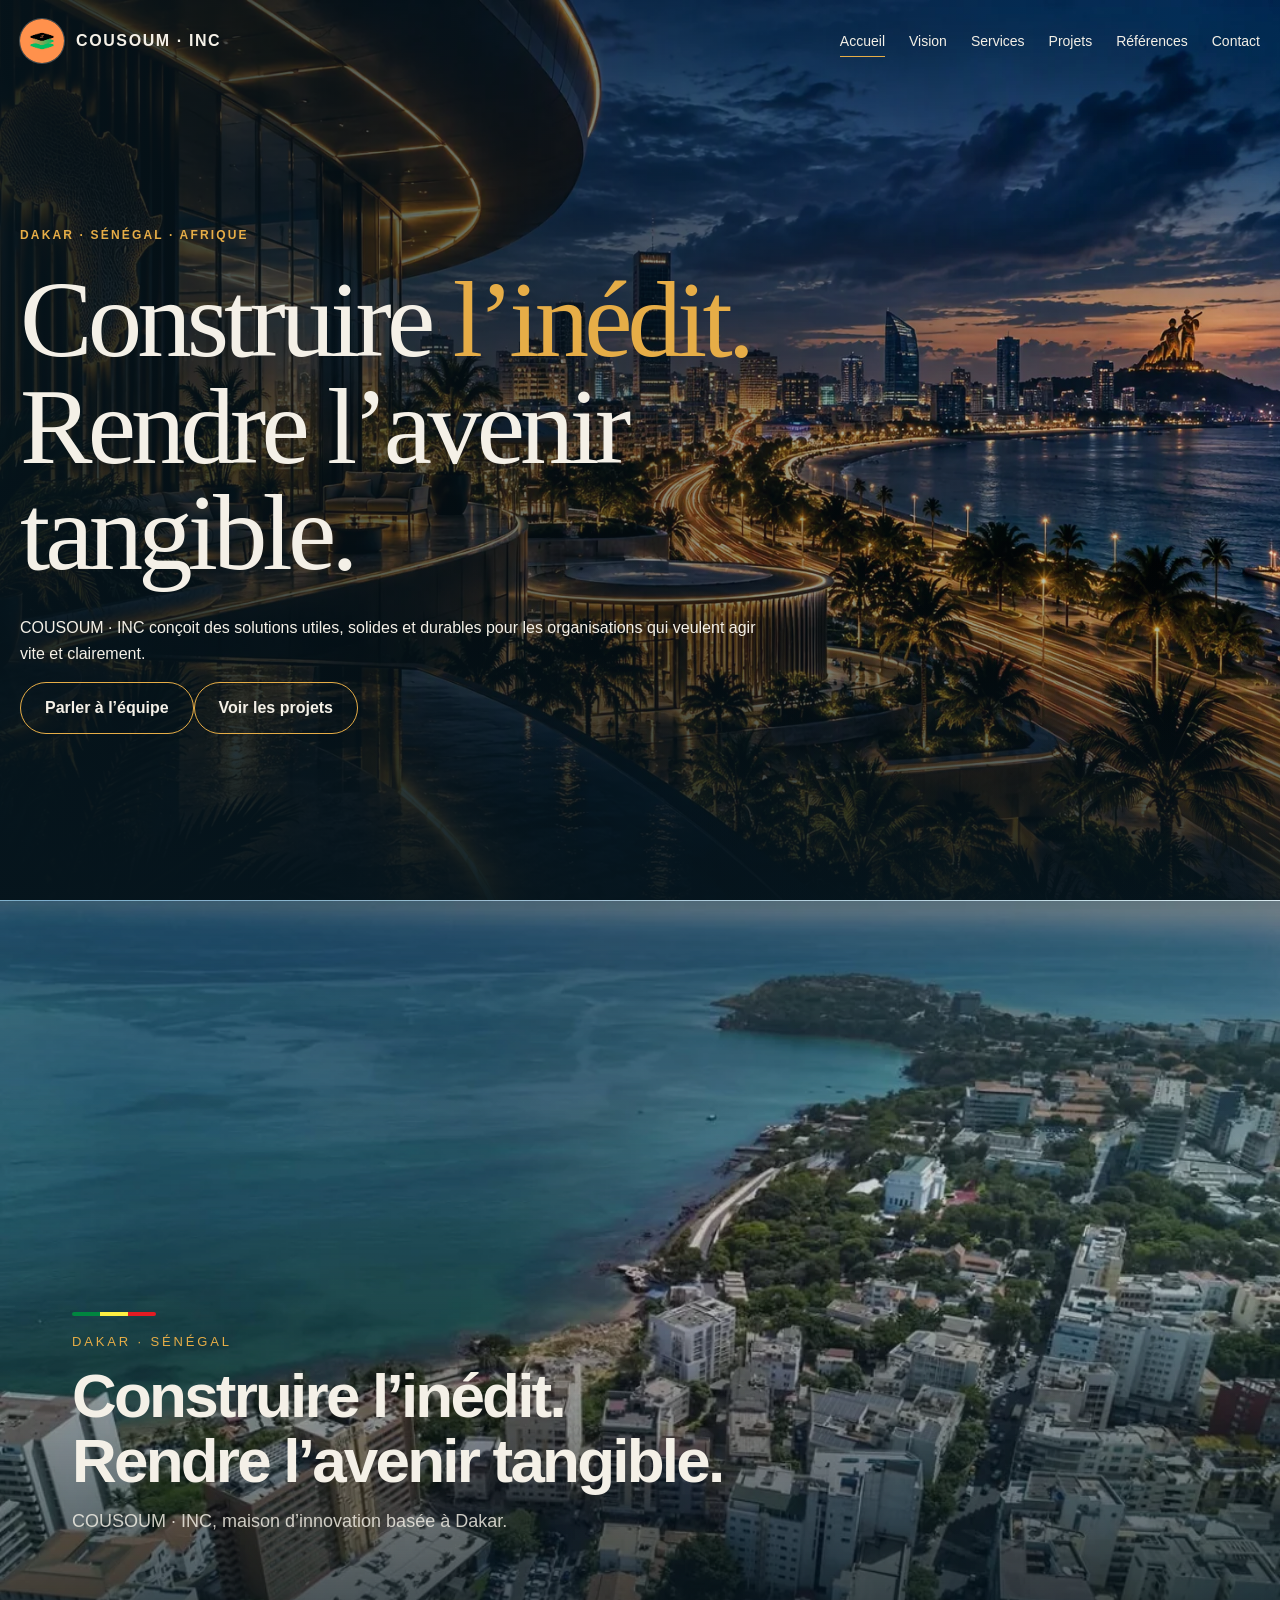
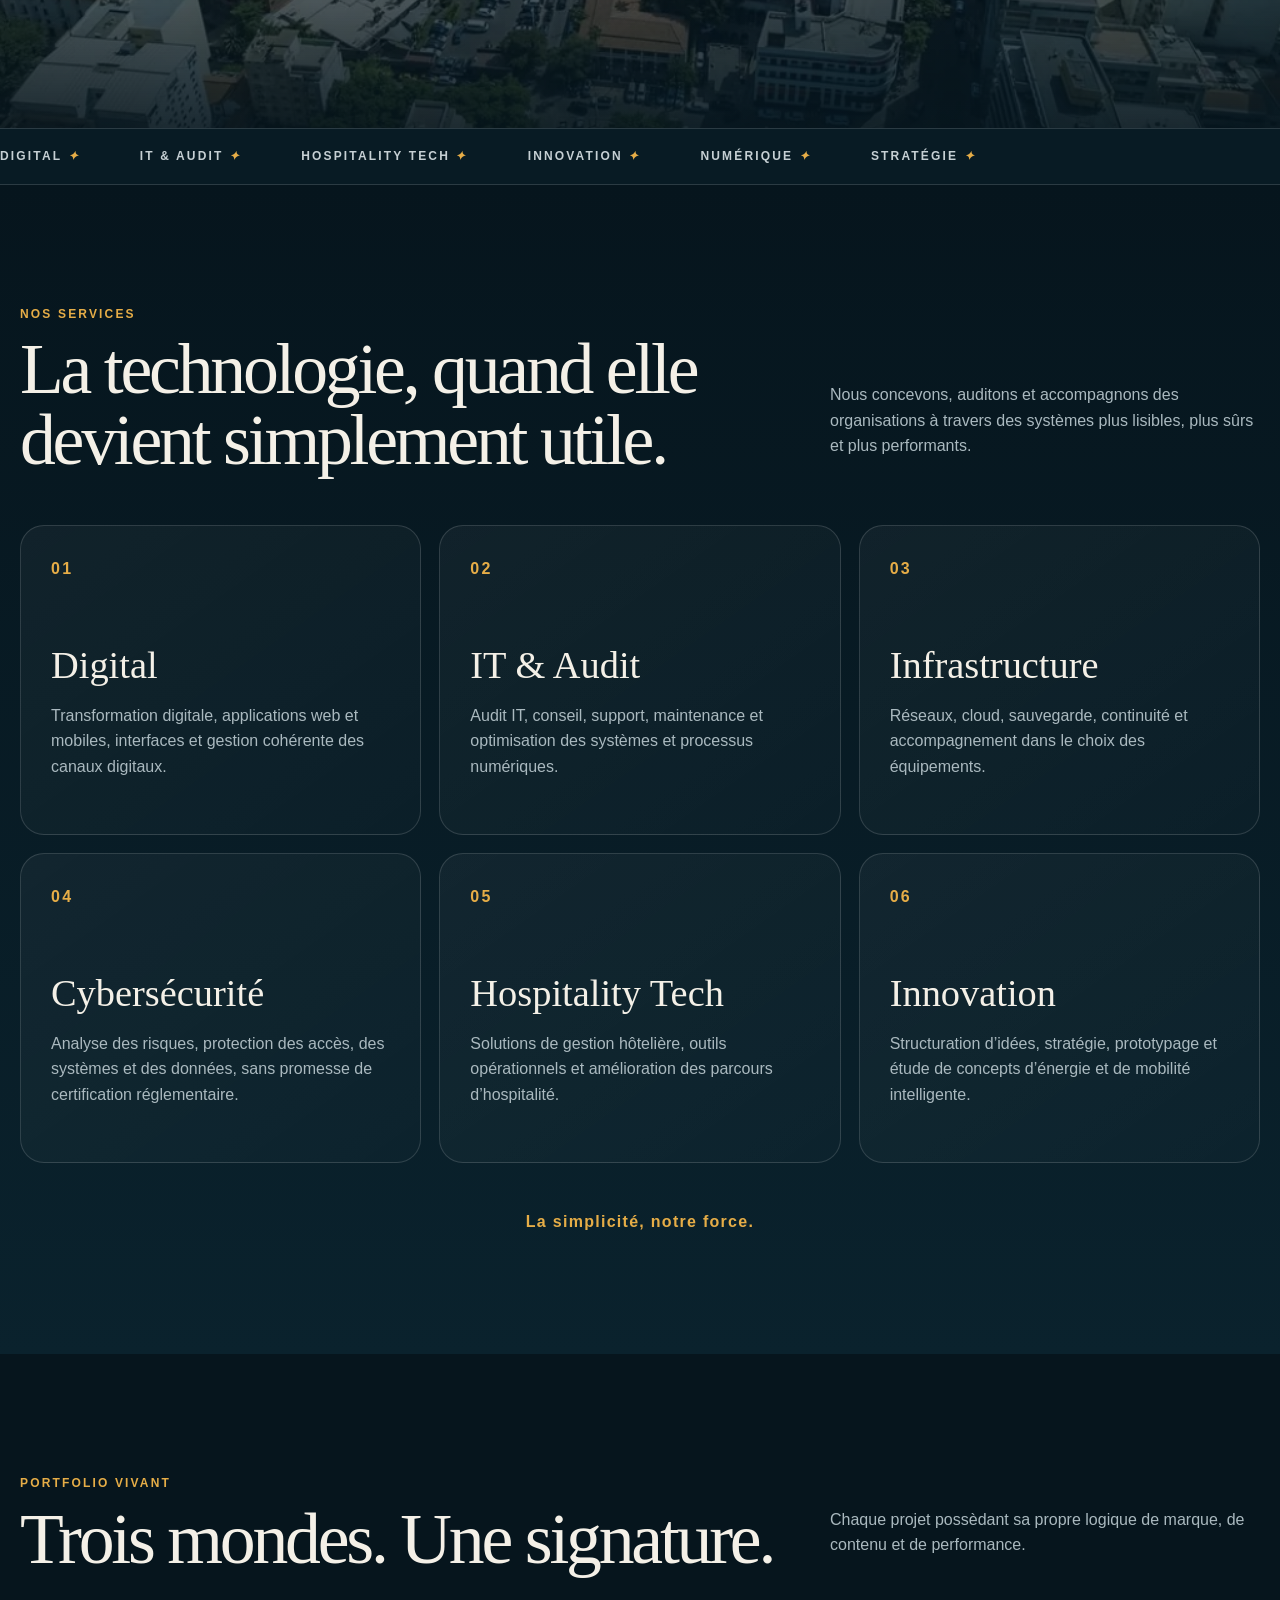
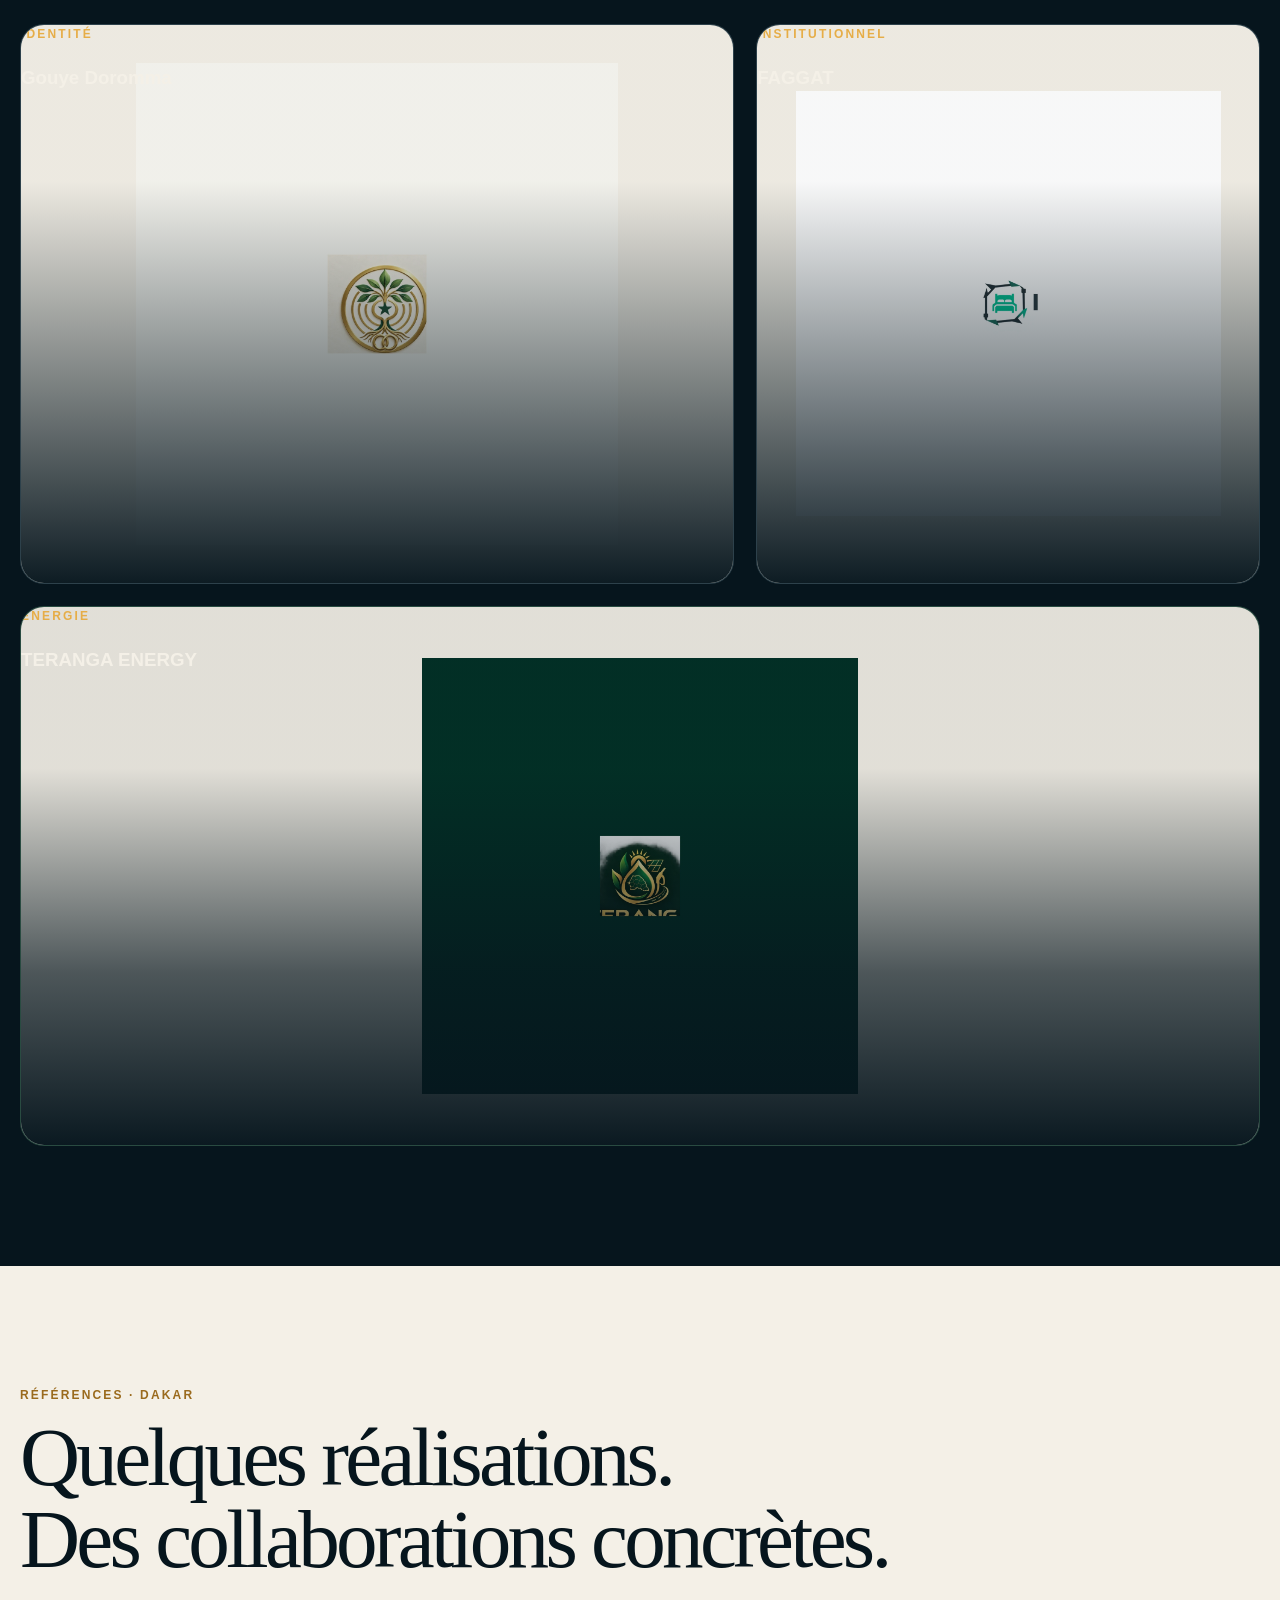
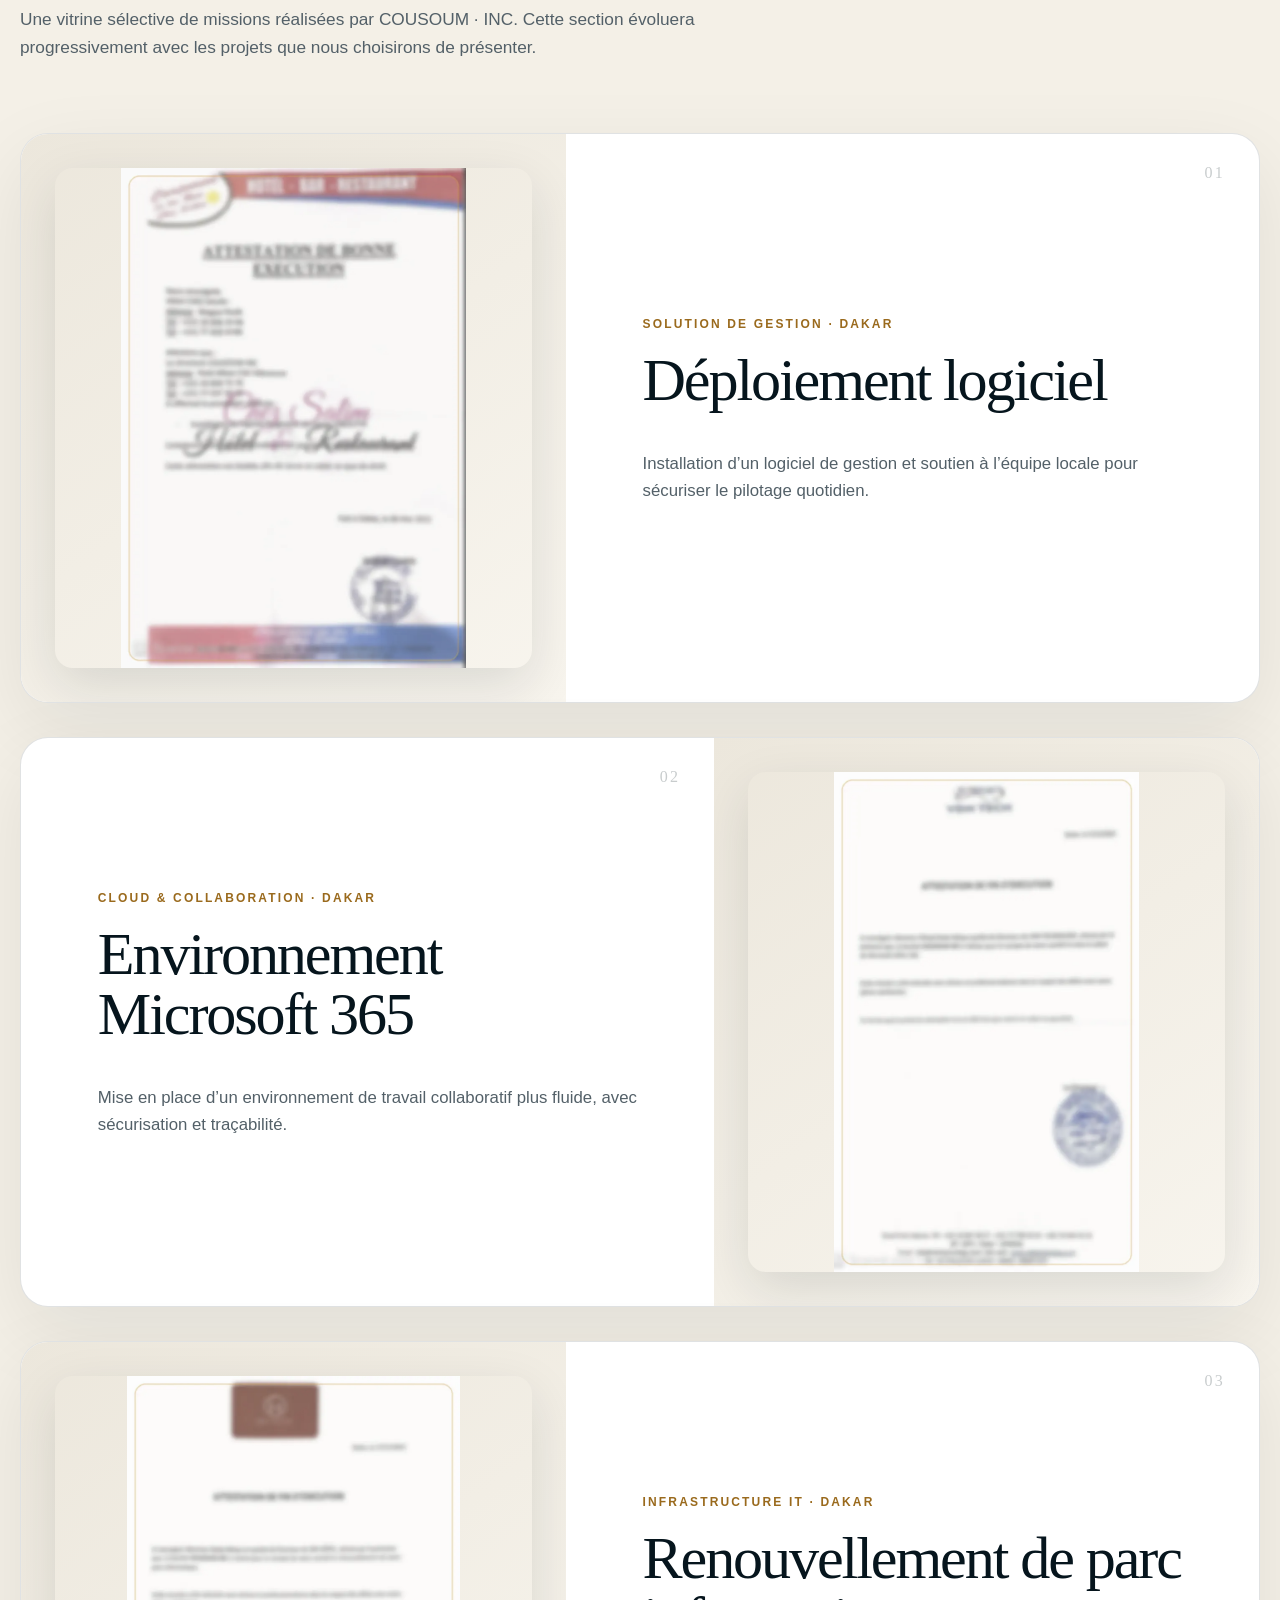
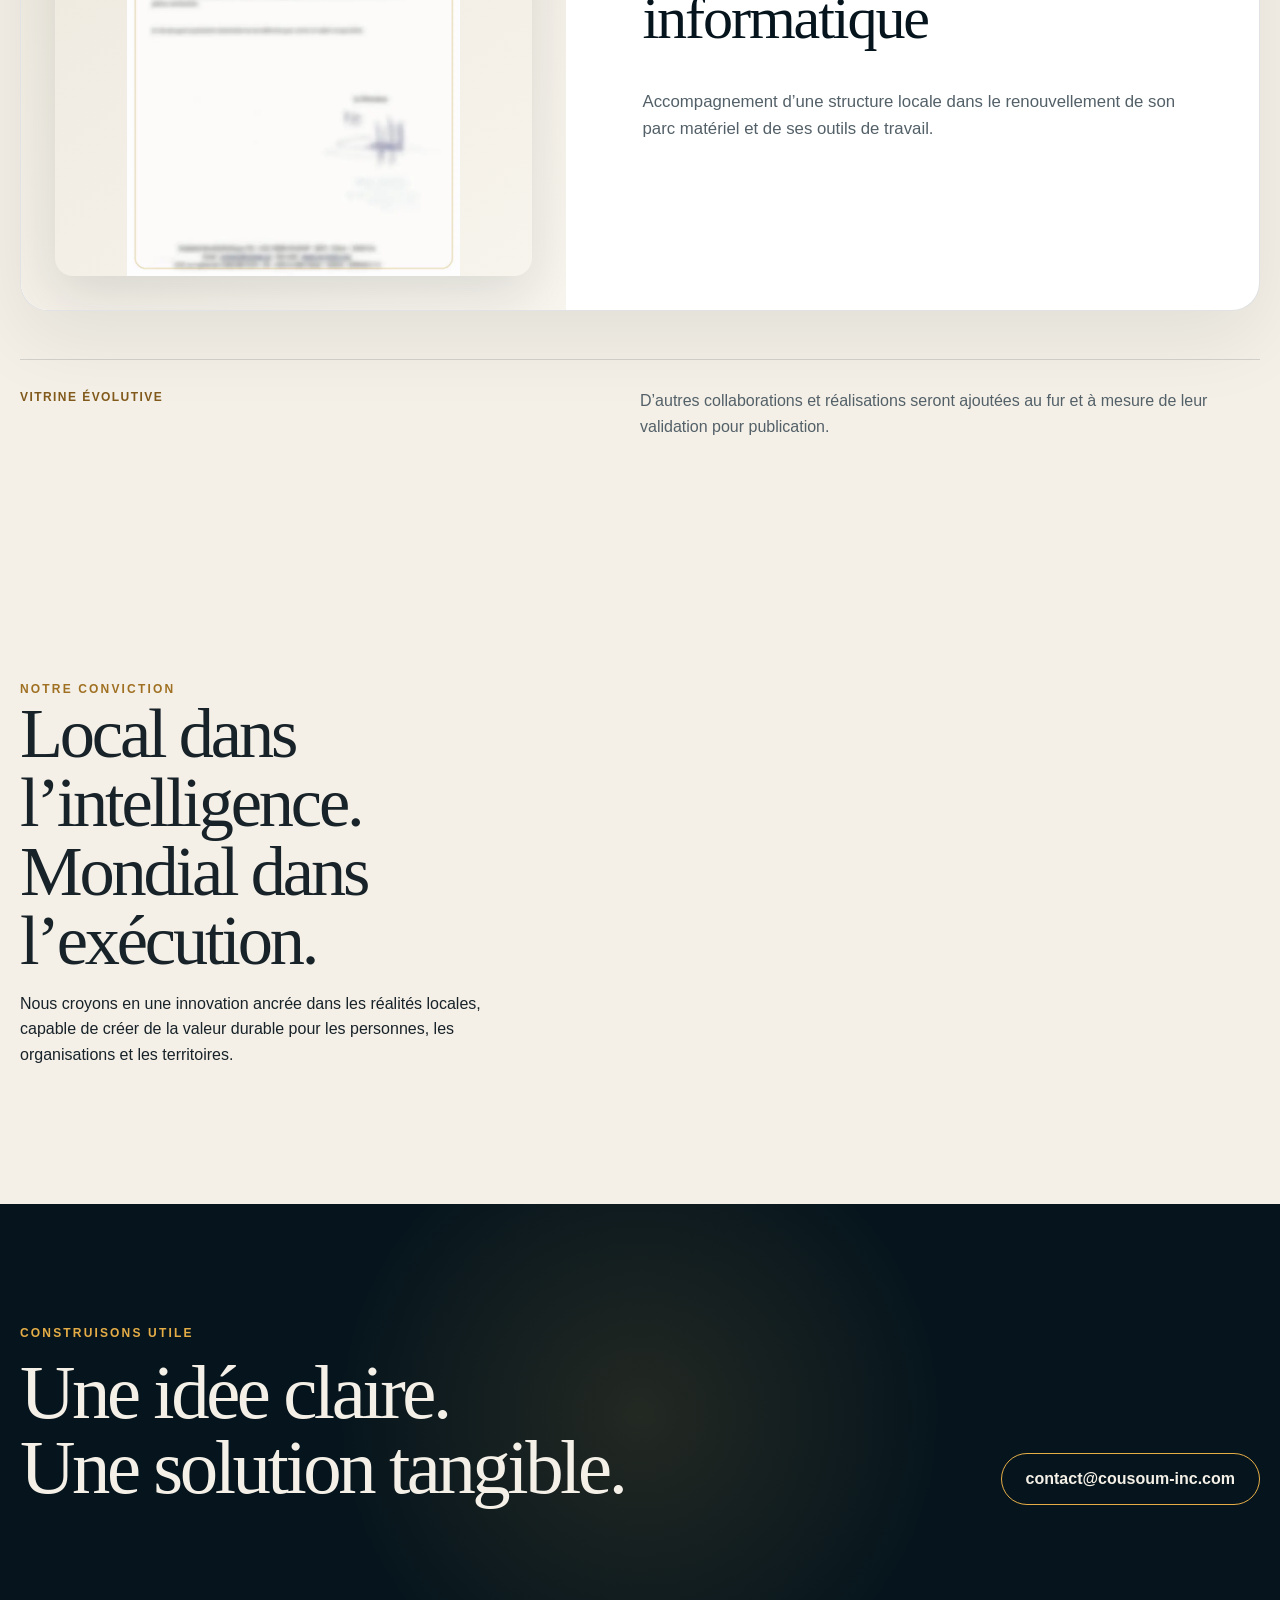
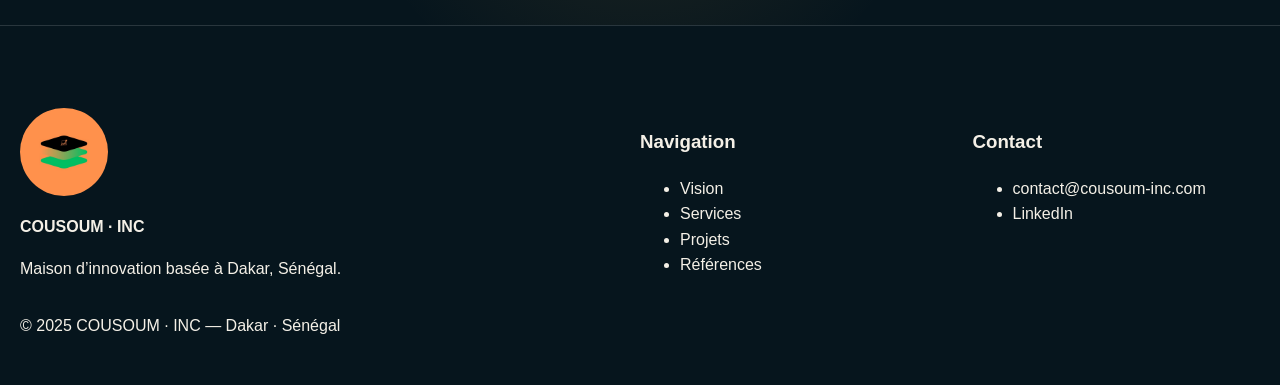
==== commit b20dbfbf: "Integrate real Dakar photography into homepage" ====
--- a/index.html
+++ b/index.html
@@ -12,6 +12,7 @@
   <link rel="manifest" href="site.webmanifest">
   <link rel="preload" as="image" href="hero-dakar.webp" type="image/webp" fetchpriority="high">
   <link rel="stylesheet" href="style.css">
+  <link rel="stylesheet" href="dakar-section.css">
   <meta property="og:type" content="website">
   <meta property="og:locale" content="fr_SN">
   <meta property="og:title" content="COUSOUM · INC | Construire l’inédit">
@@ -20,7 +21,7 @@
   <meta property="og:image" content="https://pims5.github.io/cousoum-inc/hero-dakar.webp">
   <meta name="twitter:card" content="summary_large_image">
   <script type="application/ld+json">
-  {"@context":"https://schema.org","@type":"Organization","name":"COUSOUM INC","url":"https://pims5.github.io/cousoum-inc/","logo":"https://pims5.github.io/cousoum-inc/cousoum-logo.jpg","email":"cousouminc@orange.sn","address":{"@type":"PostalAddress","addressLocality":"Dakar","addressCountry":"SN"}}
+  {"@context":"https://schema.org","@type":"Organization","name":"COUSOUM INC","url":"https://pims5.github.io/cousoum-inc/","logo":"https://pims5.github.io/cousoum-inc/cousoum-logo.jpg","email":"contact@cousoum-inc.com","telephone":"+221 77 000 00 00"}
   </script>
 </head>
 <body>
@@ -28,23 +29,59 @@
 <header class="header" data-header>
   <div class="container nav">
     <a class="brand" href="index.html" aria-label="COUSOUM INC, accueil"><img src="cousoum-logo.jpg" width="44" height="44" alt="Logo COUSOUM INC"><span>COUSOUM · INC</span></a>
-    <nav class="desktop" aria-label="Navigation principale"><a aria-current="page" href="index.html">Accueil</a><a href="#vision">Vision</a><a href="#services">Services</a><a href="#portfolio">Projets</a><a href="mailto:cousouminc@orange.sn">Contact</a><span class="private-disabled" aria-label="Accès privé indisponible">Accès privé</span></nav>
+    <nav class="desktop" aria-label="Navigation principale"><a aria-current="page" href="index.html">Accueil</a><a href="#vision">Vision</a><a href="#services">Services</a><a href="#portfolio">Projets</a><a href="#references">Références</a><a href="#contact">Contact</a></nav>
     <button class="menu-btn" type="button" data-menu aria-expanded="false" aria-controls="mobileMenu" aria-label="Ouvrir le menu"><span></span><span></span></button>
   </div>
 </header>
 <nav id="mobileMenu" class="mobile-menu" aria-label="Navigation mobile" hidden>
-  <ol><li><a href="index.html">01 Accueil</a></li><li><a href="#vision">02 Vision</a></li><li><a href="#services">03 Services</a></li><li><a href="#portfolio">04 Projets</a></li><li><a href="mailto:cousouminc@orange.sn">05 Contact</a></li></ol>
+  <ol><li><a href="index.html">01 Accueil</a></li><li><a href="#vision">02 Vision</a></li><li><a href="#services">03 Services</a></li><li><a href="#portfolio">04 Projets</a></li><li><a href="#references">05 Références</a></li><li><a href="#contact">06 Contact</a></li></ol>
   <p class="mobile-note">L’espace privé sera activé uniquement avec une authentification sécurisée.</p>
 </nav>
 <main id="main">
   <section class="hero" aria-labelledby="hero-title">
     <div class="hero-media"><img src="hero-dakar.webp" width="1920" height="1080" alt="Vue panoramique de Dakar et de son littoral" fetchpriority="high" decoding="async"></div>
-    <div class="container hero-grid"><div class="reveal"><div class="eyebrow">Dakar · Sénégal · Afrique</div><h1 id="hero-title">Construire <em>l’inédit.</em><br>Rendre l’avenir tangible.</h1><p class="lead">Maison d’innovation basée à Dakar, COUSOUM · INC transforme des besoins réels en solutions numériques, opérationnelles et stratégiques utiles.</p><div class="actions"><a class="btn gold" href="#services">Découvrir nos services</a><a class="btn" href="#portfolio">Explorer nos projets</a></div></div><aside class="hero-side reveal"><strong>01</strong><span>Une vision ancrée à Dakar, ouverte à l’Afrique et au monde.</span></aside></div>
+    <div class="container hero-grid"><div class="reveal"><div class="eyebrow">Dakar · Sénégal · Afrique</div><h1 id="hero-title">Construire <em>l’inédit.</em><br>Rendre l’avenir tangible.</h1><p>COUSOUM · INC conçoit des solutions utiles, solides et durables pour les organisations qui veulent agir vite et clairement.</p><div class="hero-actions"><a class="btn btn-primary" href="#contact">Parler à l’équipe</a><a class="btn btn-secondary" href="#portfolio">Voir les projets</a></div></div></div>
   </section>
-  <div class="marquee" aria-hidden="true"><div class="marquee-track"><span>DIGITAL <i>✦</i></span><span>IT & AUDIT <i>✦</i></span><span>HOSPITALITY TECH <i>✦</i></span><span>INNOVATION <i>✦</i></span><span>DIGITAL <i>✦</i></span><span>IT & AUDIT <i>✦</i></span><span>HOSPITALITY TECH <i>✦</i></span><span>INNOVATION <i>✦</i></span></div></div>
+
+  <section class="dk" data-dk aria-label="Dakar, Sénégal" style="background-image:url('dakar-01.webp')">
+    <ul class="dk-pool" hidden>
+      <li data-src="dakar-01.webp"></li>
+      <li data-src="dakar-02.webp"></li>
+      <li data-src="dakar-03.webp"></li>
+      <li data-src="dakar-04.webp"></li>
+      <li data-src="dakar-05.webp"></li>
+      <li data-src="dakar-06.webp"></li>
+      <li data-src="dakar-07.webp"></li>
+      <li data-src="dakar-08.webp"></li>
+      <li data-src="dakar-09.webp"></li>
+    </ul>
+
+    <div class="dk-stage" aria-hidden="true"></div>
+
+    <div class="dk-in">
+      <span class="dk-flag" aria-hidden="true">
+        <i></i>
+        <i></i>
+        <i></i>
+      </span>
+
+      <p class="dk-eye">Dakar · Sénégal</p>
+
+      <h2>
+        Construire l’inédit.<br>
+        Rendre l’avenir tangible.
+      </h2>
+
+      <p class="dk-sub">
+        COUSOUM · INC, maison d’innovation basée à Dakar.
+      </p>
+    </div>
+  </section>
+
+  <div class="marquee" aria-hidden="true"><div class="marquee-track"><span>DIGITAL <i>✦</i></span><span>IT & AUDIT <i>✦</i></span><span>HOSPITALITY TECH <i>✦</i></span><span>INNOVATION <i>✦</i></span><span>NUMÉRIQUE <i>✦</i></span><span>STRATÉGIE <i>✦</i></span></div></div>
 
   <section id="services" class="services" aria-labelledby="services-title"><div class="container">
-    <div class="section-head reveal"><div><div class="eyebrow">Nos services</div><h2 id="services-title">La technologie, quand elle devient simplement utile.</h2></div><p>Nous concevons, auditons et structurons des solutions adaptées aux réalités du terrain, avec une exigence de clarté, de sécurité et de continuité.</p></div>
+    <div class="section-head reveal"><div><div class="eyebrow">Nos services</div><h2 id="services-title">La technologie, quand elle devient simplement utile.</h2></div><p>Nous concevons, auditons et accompagnons des organisations à travers des systèmes plus lisibles, plus sûrs et plus performants.</p></div>
     <div class="service-grid">
       <article class="service-card reveal"><span>01</span><h3>Digital</h3><p>Transformation digitale, applications web et mobiles, interfaces et gestion cohérente des canaux digitaux.</p></article>
       <article class="service-card reveal"><span>02</span><h3>IT & Audit</h3><p>Audit IT, conseil, support, maintenance et optimisation des systèmes et processus numériques.</p></article>
@@ -56,11 +93,11 @@
     <p class="service-signature reveal">La simplicité, notre force.</p>
   </div></section>
 
-  <section id="portfolio"><div class="container"><div class="section-head reveal"><div><div class="eyebrow">Portfolio vivant</div><h2>Trois mondes. Une signature.</h2></div><p>Chaque projet possède sa propre matière visuelle. Tous partagent la même ambition : créer une valeur durable à partir du réel.</p></div>
+  <section id="portfolio"><div class="container"><div class="section-head reveal"><div><div class="eyebrow">Portfolio vivant</div><h2>Trois mondes. Une signature.</h2></div><p>Chaque projet possèdant sa propre logique de marque, de contenu et de performance.</p></div>
     <div class="projects">
-      <article class="project-card reveal" data-parallax><img loading="lazy" decoding="async" src="gouye-doromma-icon.webp" width="1600" height="1600" alt="Icône de l’identité visuelle ANNEAUX de Gouye Doromma"><div class="project-content"><div class="eyebrow">Technologie · Mémoire</div><h3>Gouye Doromma</h3><p>Préserver ce qui compte. Transmettre ce qui nous unit.</p></div></article>
-      <article class="project-card reveal" data-parallax><img loading="lazy" decoding="async" src="faggat-icon.webp" width="1600" height="1600" alt="Icône du logo officiel FAGGAT PMS"><div class="project-content"><div class="eyebrow">Hospitality Tech</div><h3>FAGGAT PMS</h3><p>Une solution de gestion hôtelière et des accès, pensée pour fluidifier les opérations.</p></div></article>
-      <article class="project-card project-card--teranga reveal"><img loading="lazy" decoding="async" src="teranga-energy-icon.webp" width="1600" height="1600" alt="Icône du logo TERANGA ENERGY"><div class="project-content"><div class="eyebrow">Énergie · Mobilité · Concept</div><h3>TERANGA ENERGY</h3><p>Concept de station-service intelligente actuellement au stade d’étude et de maquettes.</p></div></article>
+      <article class="project-card reveal" data-parallax><img loading="lazy" decoding="async" src="gouye-doromma-icon.webp" width="1600" height="1600" alt="Icône de l’identité visuelle ANNEAUX"><div class="project-card-copy"><div class="eyebrow">Identité</div><h3>Gouye Doromma</h3></div></article>
+      <article class="project-card reveal" data-parallax><img loading="lazy" decoding="async" src="faggat-icon.webp" width="1600" height="1600" alt="Icône du logo officiel FAGGAT PMS"><div class="project-card-copy"><div class="eyebrow">Institutionnel</div><h3>FAGGAT</h3></div></article>
+      <article class="project-card project-card--teranga reveal"><img loading="lazy" decoding="async" src="teranga-energy-icon.webp" width="1600" height="1600" alt="Icône du logo TERANGA ENERGY"><div class="project-card-copy"><div class="eyebrow">Énergie</div><h3>TERANGA ENERGY</h3></div></article>
     </div>
   </div></section>
 
@@ -75,17 +112,17 @@
       <div class="reference-showcase">
         <article class="reference-item reveal">
           <div class="reference-visual"><img loading="lazy" decoding="async" src="reference-chez-salim-preview.webp" alt="Aperçu volontairement anonymisé d’une attestation de bonne exécution"></div>
-          <div class="reference-copy"><span class="reference-index">01</span><div class="eyebrow">Solution de gestion · Dakar</div><h3>Déploiement logiciel</h3><p>Installation d’un logiciel de gestion de caisse, accompagnée d’une attestation de bonne exécution.</p><span class="reference-label">Mission documentée</span></div>
+          <div class="reference-copy"><span class="reference-index">01</span><div class="eyebrow">Solution de gestion · Dakar</div><h3>Déploiement logiciel</h3><p>Installation d’un logiciel de gestion et soutien à l’équipe locale pour sécuriser le pilotage quotidien.</p></div>
         </article>
 
         <article class="reference-item reverse reveal">
           <div class="reference-visual"><img loading="lazy" decoding="async" src="reference-vdn-tech-preview.webp" alt="Aperçu volontairement anonymisé d’une attestation liée à Microsoft 365"></div>
-          <div class="reference-copy"><span class="reference-index">02</span><div class="eyebrow">Cloud & collaboration · Dakar</div><h3>Environnement Microsoft 365</h3><p>Mise en place d’un environnement Microsoft 365 pour accompagner les usages professionnels et la collaboration.</p><span class="reference-label">Mission documentée</span></div>
+          <div class="reference-copy"><span class="reference-index">02</span><div class="eyebrow">Cloud & collaboration · Dakar</div><h3>Environnement Microsoft 365</h3><p>Mise en place d’un environnement de travail collaboratif plus fluide, avec sécurisation et traçabilité.</p></div>
         </article>
 
         <article class="reference-item reveal">
           <div class="reference-visual"><img loading="lazy" decoding="async" src="reference-iris-hotel-preview.webp" alt="Aperçu volontairement anonymisé d’une attestation relative à un parc informatique"></div>
-          <div class="reference-copy"><span class="reference-index">03</span><div class="eyebrow">Infrastructure IT · Dakar</div><h3>Renouvellement de parc informatique</h3><p>Accompagnement d’un établissement hôtelier dans le renouvellement de son environnement informatique.</p><span class="reference-label">Mission documentée</span></div>
+          <div class="reference-copy"><span class="reference-index">03</span><div class="eyebrow">Infrastructure IT · Dakar</div><h3>Renouvellement de parc informatique</h3><p>Accompagnement d’une structure locale dans le renouvellement de son parc matériel et de ses outils de travail.</p></div>
         </article>
       </div>
 
@@ -93,10 +130,12 @@
     </div>
   </section>
 
-  <section class="light" id="vision"><div class="container manifesto"><div class="reveal"><div class="eyebrow">Notre conviction</div><h2>Local dans l’intelligence. Mondial dans l’exécution.</h2></div><blockquote class="reveal">« L’intelligence artificielle accélère la création ; la réflexion humaine lui donne sa direction et son sens. »</blockquote></div><div class="container stats reveal"><div class="stat"><strong>01</strong><span>Vision ancrée à Dakar</span></div><div class="stat"><strong>03</strong><span>Projets phares</span></div><div class="stat"><strong>∞</strong><span>Capacité d’évolution</span></div></div></section>
+  <section class="light" id="vision"><div class="container manifesto"><div class="reveal"><div class="eyebrow">Notre conviction</div><h2>Local dans l’intelligence. Mondial dans l’exécution.</h2><p>Nous croyons en une innovation ancrée dans les réalités locales, capable de créer de la valeur durable pour les personnes, les organisations et les territoires.</p></div></div></section>
 
-  <section class="contact" id="contact"><div class="container contact-inner reveal"><div><div class="eyebrow">Construisons utile</div><h2>Une idée claire.<br>Une solution tangible.</h2></div><a class="btn gold" href="mailto:cousouminc@orange.sn">cousouminc@orange.sn</a></div></section>
+  <section class="contact" id="contact"><div class="container contact-inner reveal"><div><div class="eyebrow">Construisons utile</div><h2>Une idée claire.<br>Une solution tangible.</h2></div><a class="btn btn-primary" href="mailto:contact@cousoum-inc.com">contact@cousoum-inc.com</a></div></section>
 </main>
-<footer class="footer"><div class="container"><div class="footer-grid"><div><img class="footer-logo" src="cousoum-logo.jpg" width="88" height="88" alt="Logo COUSOUM INC"><strong>COUSOUM · INC</strong><p>Construire l’inédit. Rendre l’avenir tangible.</p></div><nav aria-label="Société"><strong>Société</strong><a href="#vision">Vision</a><a href="#services">Services</a><a href="mailto:cousouminc@orange.sn">Contact</a></nav><nav aria-label="Projets"><strong>Projets</strong><a href="#portfolio">Gouye Doromma</a><a href="#portfolio">FAGGAT PMS</a><a href="#portfolio">TERANGA ENERGY</a></nav></div><div class="copyright">© 2026 COUSOUM · INC · Dakar, Sénégal · Tous droits réservés.</div></div></footer>
+<footer class="footer"><div class="container"><div class="footer-grid"><div><img class="footer-logo" src="cousoum-logo.jpg" width="88" height="88" alt="Logo COUSOUM INC"><strong>COUSOUM · INC</strong><p>Maison d’innovation basée à Dakar, Sénégal.</p></div><div><h3>Navigation</h3><ul><li><a href="#vision">Vision</a></li><li><a href="#services">Services</a></li><li><a href="#portfolio">Projets</a></li><li><a href="#references">Références</a></li></ul></div><div><h3>Contact</h3><ul><li><a href="mailto:contact@cousoum-inc.com">contact@cousoum-inc.com</a></li><li><a href="https://www.linkedin.com" target="_blank" rel="noreferrer">LinkedIn</a></li></ul></div></div><p class="footer-meta">© 2025 COUSOUM · INC — Dakar · Sénégal</p></div></footer>
+<script src="dakar-section.js" defer></script>
 <script src="site.js" defer></script>
-</body></html>+</body>
+</html>
--- a/dakar-section.css
+++ b/dakar-section.css
@@ -0,0 +1,125 @@
+@media (max-width: 899px) {
+  .dk {
+    min-height: min(75vh, 620px);
+  }
+}
+
+.dk {
+  position: relative;
+  display: flex;
+  align-items: flex-end;
+  min-height: min(92vh, 880px);
+  background: #06151d center/cover no-repeat;
+  color: #f4f0e7;
+  overflow: hidden;
+  isolation: isolate;
+  border-top: 1px solid rgba(244, 240, 231, 0.12);
+}
+
+.dk-stage {
+  position: absolute;
+  inset: 0;
+  display: grid;
+  grid-template-columns: repeat(var(--dk-n, 1), 1fr);
+  gap: 2px;
+}
+
+.dk-col {
+  position: relative;
+  overflow: hidden;
+}
+
+.dk-s {
+  position: absolute;
+  inset: 0;
+  opacity: 0;
+  transition: opacity 1.4s ease, transform 1.4s ease;
+}
+
+.dk-s.on {
+  opacity: 1;
+}
+
+.dk-s img {
+  width: 100%;
+  height: 100%;
+  object-fit: cover;
+  display: block;
+  transform: scale(1);
+  transition: transform 0s 1.4s;
+  will-change: transform;
+}
+
+.dk-s.on img {
+  transform: scale(1.08);
+  transition: transform 9s ease-out;
+}
+
+.dk::after {
+  content: "";
+  position: absolute;
+  inset: 0;
+  z-index: 1;
+  background: linear-gradient(180deg, rgba(6, 21, 29, 0.52) 0%, rgba(6, 21, 29, 0.12) 38%, rgba(6, 21, 29, 0.9) 100%);
+}
+
+.dk-in {
+  position: relative;
+  z-index: 2;
+  max-width: 900px;
+  padding: clamp(24px, 6vw, 72px);
+}
+
+.dk-flag {
+  display: flex;
+  width: 84px;
+  height: 4px;
+  border-radius: 2px;
+  overflow: hidden;
+}
+
+.dk-flag i {
+  flex: 1;
+}
+
+.dk-flag i:nth-child(1) {
+  background: #00853f;
+}
+
+.dk-flag i:nth-child(2) {
+  background: #fdef42;
+}
+
+.dk-flag i:nth-child(3) {
+  background: #e31b23;
+}
+
+.dk-eye {
+  margin: 16px 0 10px;
+  font-size: 13px;
+  letter-spacing: 0.22em;
+  text-transform: uppercase;
+  color: #e6ad47;
+}
+
+.dk h2 {
+  margin: 0 0 14px;
+  font-family: inherit;
+  font-weight: 700;
+  font-size: clamp(30px, 5.2vw, 62px);
+  line-height: 1.05;
+  color: #f4f0e7;
+}
+
+.dk-sub {
+  margin: 0;
+  font-size: clamp(15px, 1.6vw, 18px);
+  color: rgba(244, 240, 231, 0.82);
+}
+
+@media (prefers-reduced-motion: reduce) {
+  .dk-s,
+  .dk-s img {
+    transition: none !important;
+  }
+}
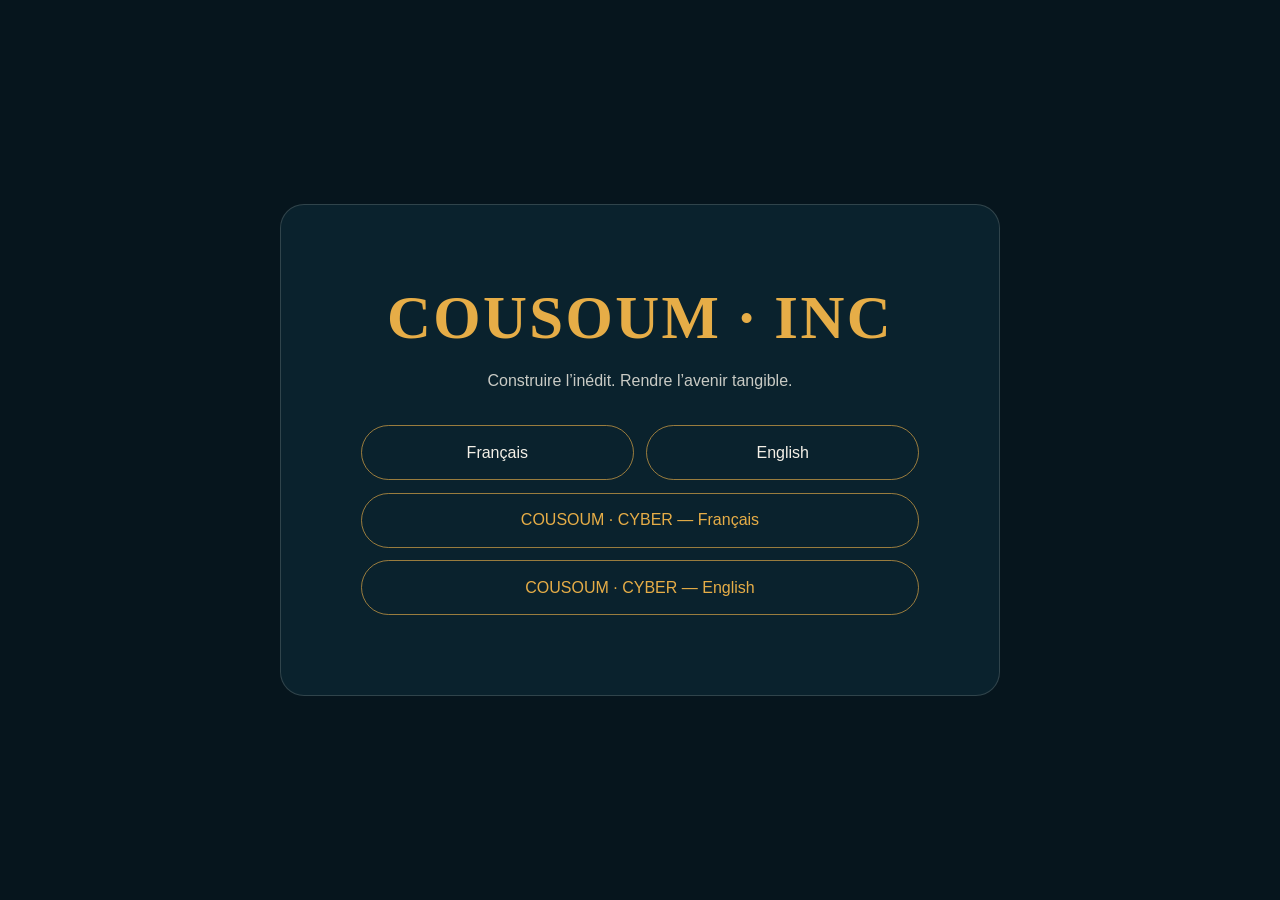
==== commit caa435ab: "Complete bilingual site routing and Dakar slideshow stabilization" ====
--- a/index.html
+++ b/index.html
@@ -1,141 +1,35 @@
 <!doctype html>
-<html lang="fr-SN">
+<html lang="fr">
 <head>
   <meta charset="utf-8">
-  <meta name="viewport" content="width=device-width,initial-scale=1,viewport-fit=cover">
-  <title>COUSOUM · INC | Maison d’innovation à Dakar</title>
-  <meta name="description" content="COUSOUM · INC conçoit des solutions numériques, IT, hôtelières et innovantes depuis Dakar, Sénégal.">
+  <meta name="viewport" content="width=device-width, initial-scale=1">
   <meta name="theme-color" content="#06151d">
+  <meta name="description" content="COUSOUM · INC, maison d’innovation basée à Dakar, Sénégal. Construire l’inédit. Rendre l’avenir tangible.">
   <link rel="canonical" href="https://pims5.github.io/cousoum-inc/">
+  <link rel="alternate" hreflang="fr" href="https://pims5.github.io/cousoum-inc/fr/">
+  <link rel="alternate" hreflang="en" href="https://pims5.github.io/cousoum-inc/en/">
+  <link rel="alternate" hreflang="x-default" href="https://pims5.github.io/cousoum-inc/">
   <link rel="icon" href="favicon.ico">
-  <link rel="apple-touch-icon" href="apple-touch-icon.png">
-  <link rel="manifest" href="site.webmanifest">
-  <link rel="preload" as="image" href="hero-dakar.webp" type="image/webp" fetchpriority="high">
-  <link rel="stylesheet" href="style.css">
-  <link rel="stylesheet" href="dakar-section.css">
-  <meta property="og:type" content="website">
-  <meta property="og:locale" content="fr_SN">
-  <meta property="og:title" content="COUSOUM · INC | Construire l’inédit">
-  <meta property="og:description" content="Construire l’inédit. Rendre l’avenir tangible.">
-  <meta property="og:url" content="https://pims5.github.io/cousoum-inc/">
-  <meta property="og:image" content="https://pims5.github.io/cousoum-inc/hero-dakar.webp">
-  <meta name="twitter:card" content="summary_large_image">
-  <script type="application/ld+json">
-  {"@context":"https://schema.org","@type":"Organization","name":"COUSOUM INC","url":"https://pims5.github.io/cousoum-inc/","logo":"https://pims5.github.io/cousoum-inc/cousoum-logo.jpg","email":"contact@cousoum-inc.com","telephone":"+221 77 000 00 00"}
-  </script>
+  <title>COUSOUM · INC | Choisir une langue</title>
+  <style>
+    :root{color-scheme:dark;--ink:#06151d;--navy:#0a222d;--gold:#e6ad47;--cream:#f4f0e7}
+    *{box-sizing:border-box}body{margin:0;min-height:100vh;display:grid;place-items:center;padding:1.5rem;background:var(--ink);color:var(--cream);font:16px/1.6 Inter,-apple-system,BlinkMacSystemFont,"Segoe UI",sans-serif}
+    main{width:min(720px,100%);padding:clamp(2rem,7vw,5rem);border:1px solid rgba(244,240,231,.16);border-radius:24px;background:var(--navy);text-align:center}
+    h1{margin:0;color:var(--gold);font:700 clamp(2rem,6vw,3.8rem)/1.1 Georgia,"Times New Roman",serif;letter-spacing:.04em}p{margin:1rem 0 2rem;color:rgba(244,240,231,.82)}
+    nav{display:grid;grid-template-columns:repeat(2,minmax(0,1fr));gap:.8rem}a{display:block;padding:.85rem 1rem;border:1px solid rgba(230,173,71,.65);border-radius:999px;color:var(--cream);text-decoration:none}a:hover{background:rgba(230,173,71,.12)}a:focus-visible{outline:3px solid var(--cream);outline-offset:3px}.cyber{grid-column:1/-1;color:var(--gold)}
+    @media(max-width:420px){nav{grid-template-columns:1fr}.cyber{grid-column:auto}}@media(prefers-reduced-motion:reduce){*{scroll-behavior:auto!important;transition:none!important}}
+  </style>
 </head>
 <body>
-<a class="skip" href="#main">Aller au contenu</a>
-<header class="header" data-header>
-  <div class="container nav">
-    <a class="brand" href="index.html" aria-label="COUSOUM INC, accueil"><img src="cousoum-logo.jpg" width="44" height="44" alt="Logo COUSOUM INC"><span>COUSOUM · INC</span></a>
-    <nav class="desktop" aria-label="Navigation principale"><a aria-current="page" href="index.html">Accueil</a><a href="#vision">Vision</a><a href="#services">Services</a><a href="#portfolio">Projets</a><a href="#references">Références</a><a href="#contact">Contact</a></nav>
-    <button class="menu-btn" type="button" data-menu aria-expanded="false" aria-controls="mobileMenu" aria-label="Ouvrir le menu"><span></span><span></span></button>
-  </div>
-</header>
-<nav id="mobileMenu" class="mobile-menu" aria-label="Navigation mobile" hidden>
-  <ol><li><a href="index.html">01 Accueil</a></li><li><a href="#vision">02 Vision</a></li><li><a href="#services">03 Services</a></li><li><a href="#portfolio">04 Projets</a></li><li><a href="#references">05 Références</a></li><li><a href="#contact">06 Contact</a></li></ol>
-  <p class="mobile-note">L’espace privé sera activé uniquement avec une authentification sécurisée.</p>
-</nav>
-<main id="main">
-  <section class="hero" aria-labelledby="hero-title">
-    <div class="hero-media"><img src="hero-dakar.webp" width="1920" height="1080" alt="Vue panoramique de Dakar et de son littoral" fetchpriority="high" decoding="async"></div>
-    <div class="container hero-grid"><div class="reveal"><div class="eyebrow">Dakar · Sénégal · Afrique</div><h1 id="hero-title">Construire <em>l’inédit.</em><br>Rendre l’avenir tangible.</h1><p>COUSOUM · INC conçoit des solutions utiles, solides et durables pour les organisations qui veulent agir vite et clairement.</p><div class="hero-actions"><a class="btn btn-primary" href="#contact">Parler à l’équipe</a><a class="btn btn-secondary" href="#portfolio">Voir les projets</a></div></div></div>
-  </section>
-
-  <section class="dk" data-dk aria-label="Dakar, Sénégal" style="background-image:url('dakar-01.webp')">
-    <ul class="dk-pool" hidden>
-      <li data-src="dakar-01.webp"></li>
-      <li data-src="dakar-02.webp"></li>
-      <li data-src="dakar-03.webp"></li>
-      <li data-src="dakar-04.webp"></li>
-      <li data-src="dakar-05.webp"></li>
-      <li data-src="dakar-06.webp"></li>
-      <li data-src="dakar-07.webp"></li>
-      <li data-src="dakar-08.webp"></li>
-      <li data-src="dakar-09.webp"></li>
-    </ul>
-
-    <div class="dk-stage" aria-hidden="true"></div>
-
-    <div class="dk-in">
-      <span class="dk-flag" aria-hidden="true">
-        <i></i>
-        <i></i>
-        <i></i>
-      </span>
-
-      <p class="dk-eye">Dakar · Sénégal</p>
-
-      <h2>
-        Construire l’inédit.<br>
-        Rendre l’avenir tangible.
-      </h2>
-
-      <p class="dk-sub">
-        COUSOUM · INC, maison d’innovation basée à Dakar.
-      </p>
-    </div>
-  </section>
-
-  <div class="marquee" aria-hidden="true"><div class="marquee-track"><span>DIGITAL <i>✦</i></span><span>IT & AUDIT <i>✦</i></span><span>HOSPITALITY TECH <i>✦</i></span><span>INNOVATION <i>✦</i></span><span>NUMÉRIQUE <i>✦</i></span><span>STRATÉGIE <i>✦</i></span></div></div>
-
-  <section id="services" class="services" aria-labelledby="services-title"><div class="container">
-    <div class="section-head reveal"><div><div class="eyebrow">Nos services</div><h2 id="services-title">La technologie, quand elle devient simplement utile.</h2></div><p>Nous concevons, auditons et accompagnons des organisations à travers des systèmes plus lisibles, plus sûrs et plus performants.</p></div>
-    <div class="service-grid">
-      <article class="service-card reveal"><span>01</span><h3>Digital</h3><p>Transformation digitale, applications web et mobiles, interfaces et gestion cohérente des canaux digitaux.</p></article>
-      <article class="service-card reveal"><span>02</span><h3>IT & Audit</h3><p>Audit IT, conseil, support, maintenance et optimisation des systèmes et processus numériques.</p></article>
-      <article class="service-card reveal"><span>03</span><h3>Infrastructure</h3><p>Réseaux, cloud, sauvegarde, continuité et accompagnement dans le choix des équipements.</p></article>
-      <article class="service-card reveal"><span>04</span><h3>Cybersécurité</h3><p>Analyse des risques, protection des accès, des systèmes et des données, sans promesse de certification réglementaire.</p></article>
-      <article class="service-card reveal"><span>05</span><h3>Hospitality Tech</h3><p>Solutions de gestion hôtelière, outils opérationnels et amélioration des parcours d’hospitalité.</p></article>
-      <article class="service-card reveal"><span>06</span><h3>Innovation</h3><p>Structuration d’idées, stratégie, prototypage et étude de concepts d’énergie et de mobilité intelligente.</p></article>
-    </div>
-    <p class="service-signature reveal">La simplicité, notre force.</p>
-  </div></section>
-
-  <section id="portfolio"><div class="container"><div class="section-head reveal"><div><div class="eyebrow">Portfolio vivant</div><h2>Trois mondes. Une signature.</h2></div><p>Chaque projet possèdant sa propre logique de marque, de contenu et de performance.</p></div>
-    <div class="projects">
-      <article class="project-card reveal" data-parallax><img loading="lazy" decoding="async" src="gouye-doromma-icon.webp" width="1600" height="1600" alt="Icône de l’identité visuelle ANNEAUX"><div class="project-card-copy"><div class="eyebrow">Identité</div><h3>Gouye Doromma</h3></div></article>
-      <article class="project-card reveal" data-parallax><img loading="lazy" decoding="async" src="faggat-icon.webp" width="1600" height="1600" alt="Icône du logo officiel FAGGAT PMS"><div class="project-card-copy"><div class="eyebrow">Institutionnel</div><h3>FAGGAT</h3></div></article>
-      <article class="project-card project-card--teranga reveal"><img loading="lazy" decoding="async" src="teranga-energy-icon.webp" width="1600" height="1600" alt="Icône du logo TERANGA ENERGY"><div class="project-card-copy"><div class="eyebrow">Énergie</div><h3>TERANGA ENERGY</h3></div></article>
-    </div>
-  </div></section>
-
-  <section class="references" id="references" aria-labelledby="references-title">
-    <div class="container">
-      <div class="references-intro reveal">
-        <div class="eyebrow">Références · Dakar</div>
-        <h2 id="references-title">Quelques réalisations.<br>Des collaborations concrètes.</h2>
-        <p>Une vitrine sélective de missions réalisées par COUSOUM · INC. Cette section évoluera progressivement avec les projets que nous choisirons de présenter.</p>
-      </div>
-
-      <div class="reference-showcase">
-        <article class="reference-item reveal">
-          <div class="reference-visual"><img loading="lazy" decoding="async" src="reference-chez-salim-preview.webp" alt="Aperçu volontairement anonymisé d’une attestation de bonne exécution"></div>
-          <div class="reference-copy"><span class="reference-index">01</span><div class="eyebrow">Solution de gestion · Dakar</div><h3>Déploiement logiciel</h3><p>Installation d’un logiciel de gestion et soutien à l’équipe locale pour sécuriser le pilotage quotidien.</p></div>
-        </article>
-
-        <article class="reference-item reverse reveal">
-          <div class="reference-visual"><img loading="lazy" decoding="async" src="reference-vdn-tech-preview.webp" alt="Aperçu volontairement anonymisé d’une attestation liée à Microsoft 365"></div>
-          <div class="reference-copy"><span class="reference-index">02</span><div class="eyebrow">Cloud & collaboration · Dakar</div><h3>Environnement Microsoft 365</h3><p>Mise en place d’un environnement de travail collaboratif plus fluide, avec sécurisation et traçabilité.</p></div>
-        </article>
-
-        <article class="reference-item reveal">
-          <div class="reference-visual"><img loading="lazy" decoding="async" src="reference-iris-hotel-preview.webp" alt="Aperçu volontairement anonymisé d’une attestation relative à un parc informatique"></div>
-          <div class="reference-copy"><span class="reference-index">03</span><div class="eyebrow">Infrastructure IT · Dakar</div><h3>Renouvellement de parc informatique</h3><p>Accompagnement d’une structure locale dans le renouvellement de son parc matériel et de ses outils de travail.</p></div>
-        </article>
-      </div>
-
-      <div class="references-note reveal"><span>Vitrine évolutive</span><p>D’autres collaborations et réalisations seront ajoutées au fur et à mesure de leur validation pour publication.</p></div>
-    </div>
-  </section>
-
-  <section class="light" id="vision"><div class="container manifesto"><div class="reveal"><div class="eyebrow">Notre conviction</div><h2>Local dans l’intelligence. Mondial dans l’exécution.</h2><p>Nous croyons en une innovation ancrée dans les réalités locales, capable de créer de la valeur durable pour les personnes, les organisations et les territoires.</p></div></div></section>
-
-  <section class="contact" id="contact"><div class="container contact-inner reveal"><div><div class="eyebrow">Construisons utile</div><h2>Une idée claire.<br>Une solution tangible.</h2></div><a class="btn btn-primary" href="mailto:contact@cousoum-inc.com">contact@cousoum-inc.com</a></div></section>
-</main>
-<footer class="footer"><div class="container"><div class="footer-grid"><div><img class="footer-logo" src="cousoum-logo.jpg" width="88" height="88" alt="Logo COUSOUM INC"><strong>COUSOUM · INC</strong><p>Maison d’innovation basée à Dakar, Sénégal.</p></div><div><h3>Navigation</h3><ul><li><a href="#vision">Vision</a></li><li><a href="#services">Services</a></li><li><a href="#portfolio">Projets</a></li><li><a href="#references">Références</a></li></ul></div><div><h3>Contact</h3><ul><li><a href="mailto:contact@cousoum-inc.com">contact@cousoum-inc.com</a></li><li><a href="https://www.linkedin.com" target="_blank" rel="noreferrer">LinkedIn</a></li></ul></div></div><p class="footer-meta">© 2025 COUSOUM · INC — Dakar · Sénégal</p></div></footer>
-<script src="dakar-section.js" defer></script>
-<script src="site.js" defer></script>
+  <main>
+    <h1>COUSOUM · INC</h1>
+    <p>Construire l’inédit. Rendre l’avenir tangible.</p>
+    <nav aria-label="Choisir une langue ou une page">
+      <a href="fr/">Français</a>
+      <a href="en/">English</a>
+      <a class="cyber" href="cyber/">COUSOUM · CYBER — Français</a>
+      <a class="cyber" href="cyber/en/">COUSOUM · CYBER — English</a>
+    </nav>
+  </main>
 </body>
 </html>
